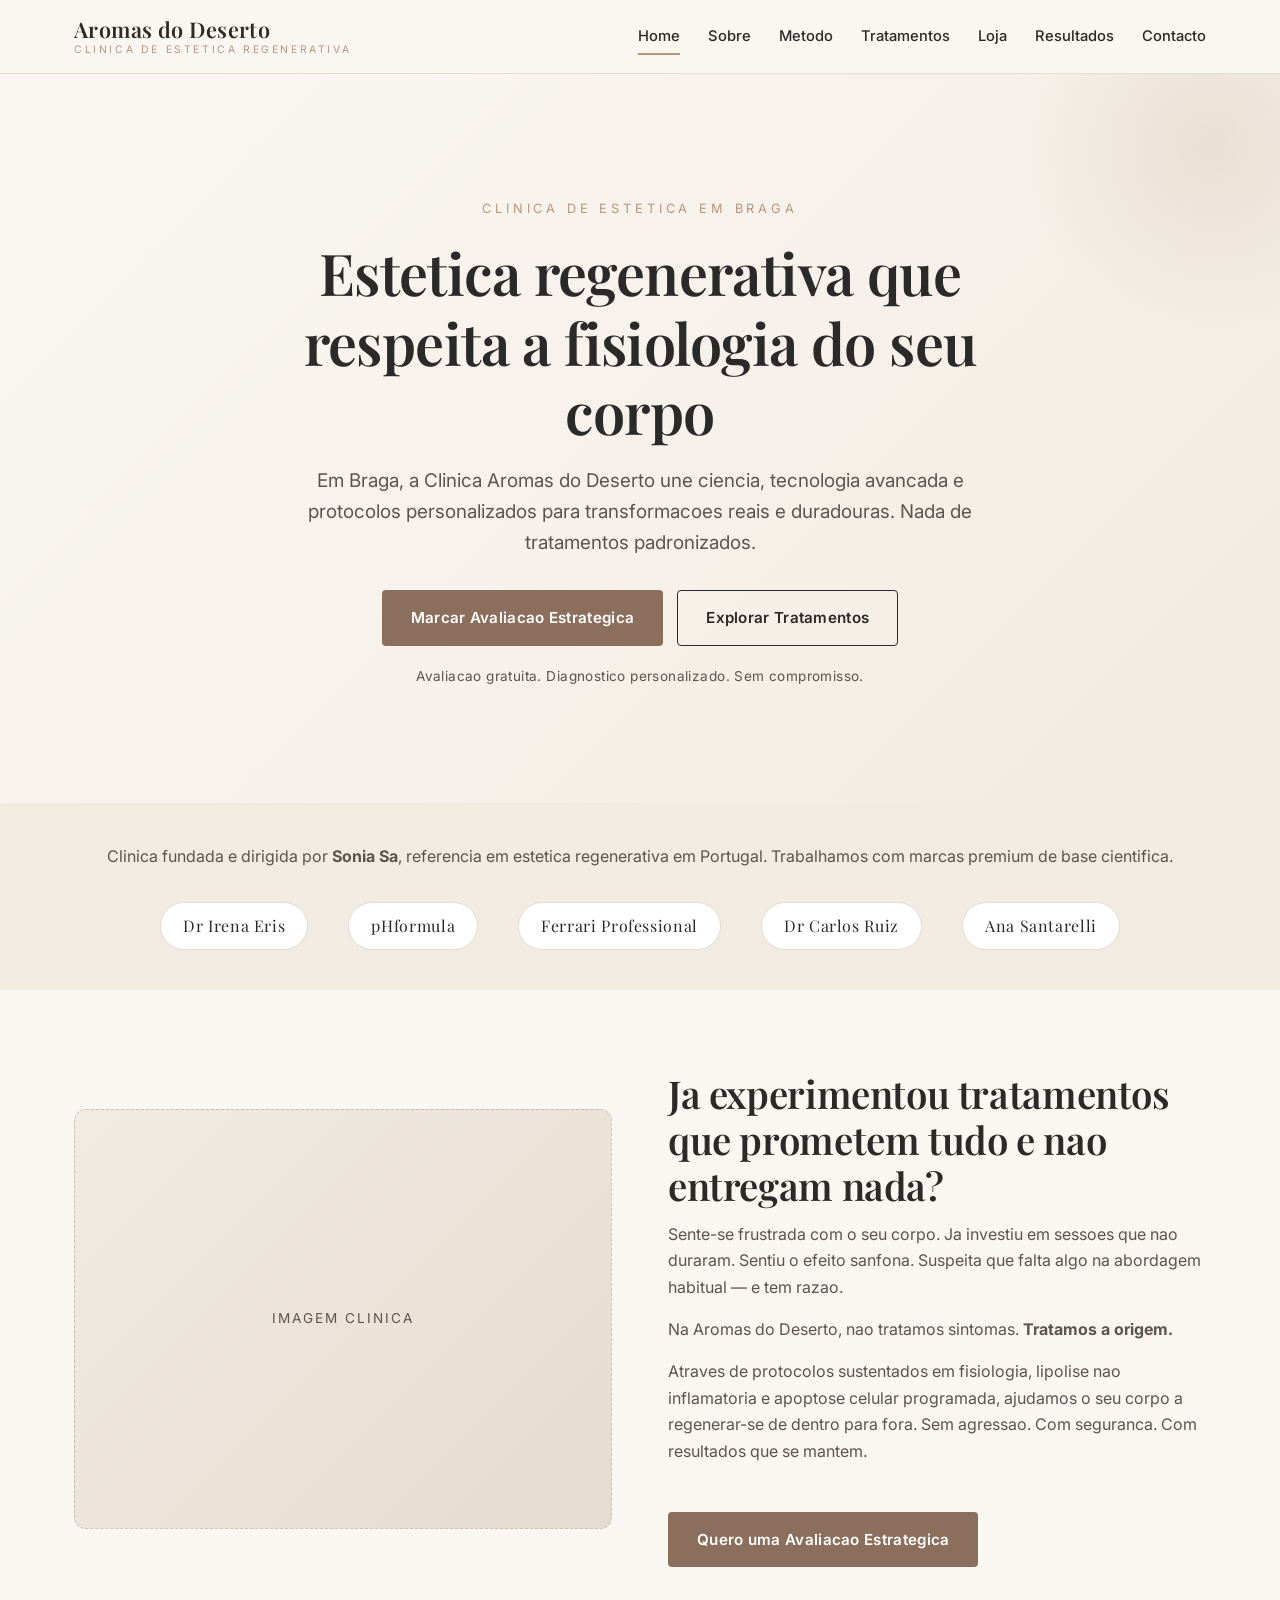
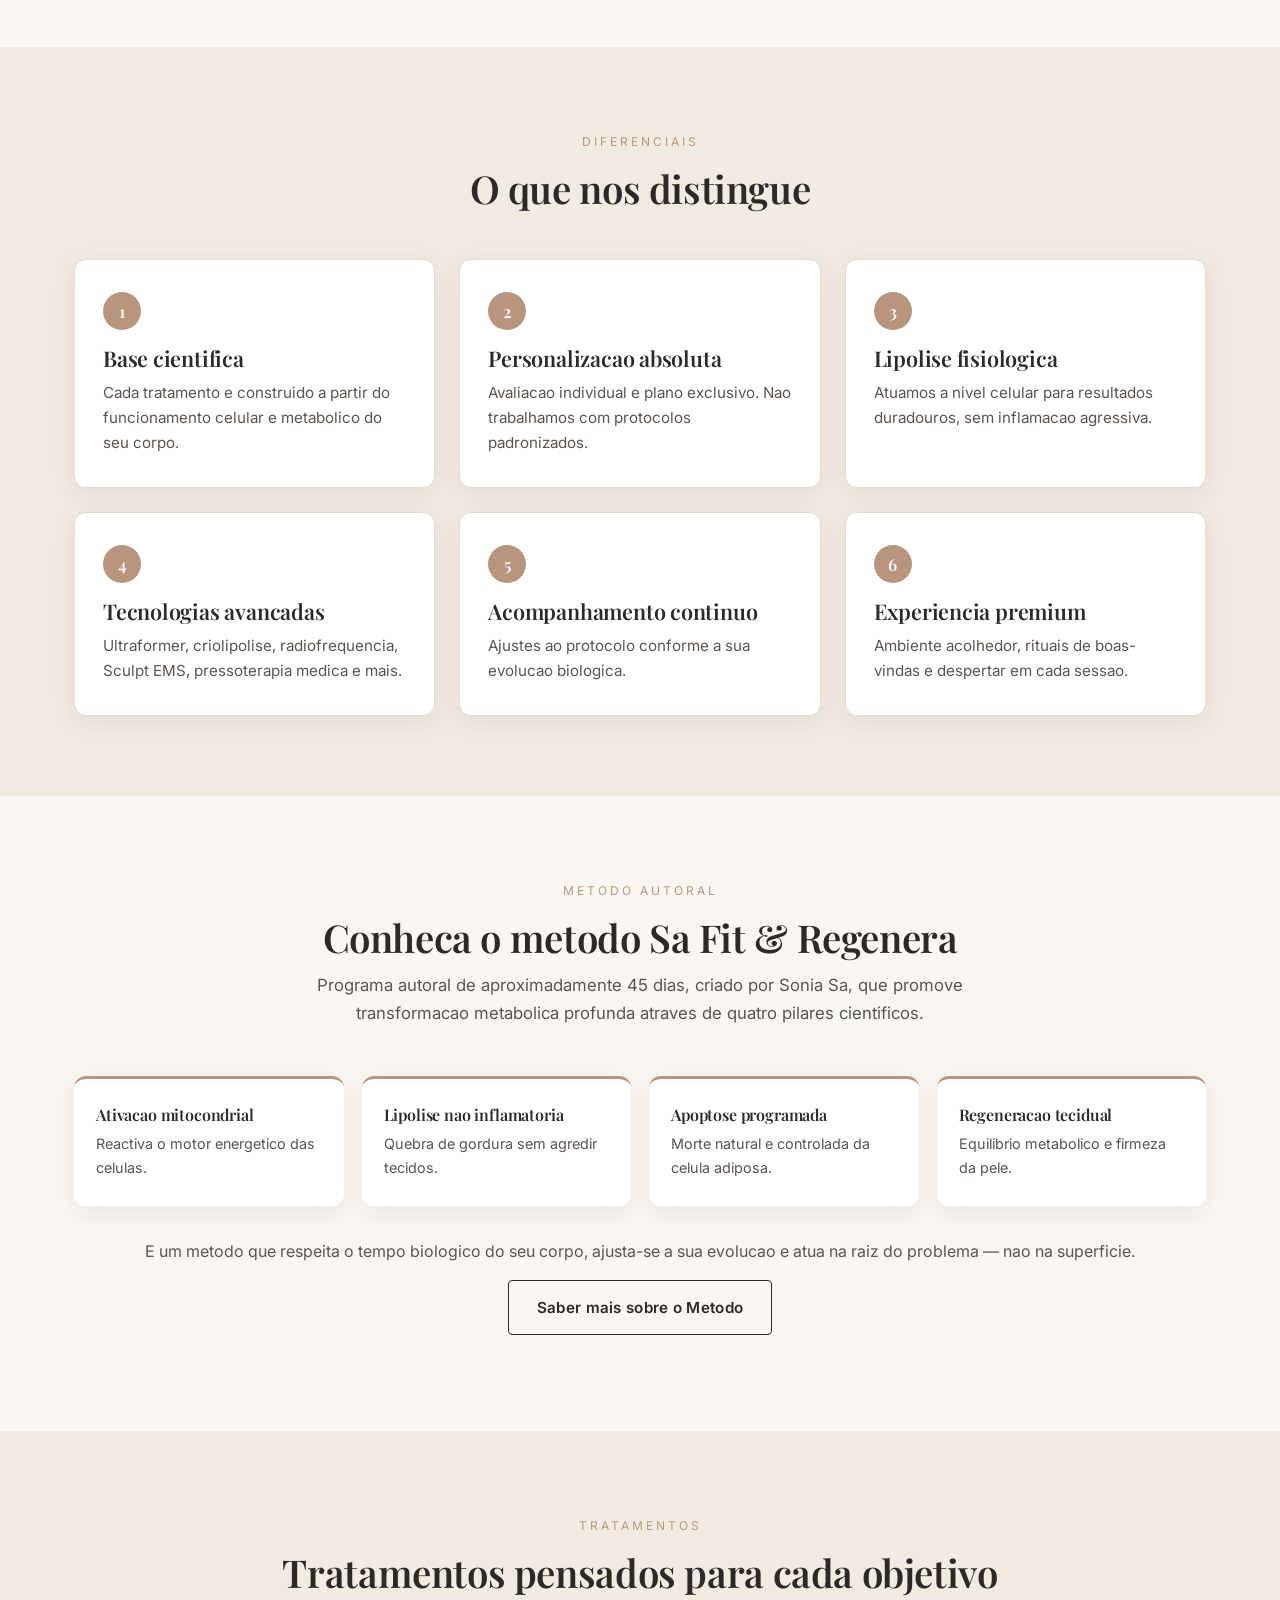
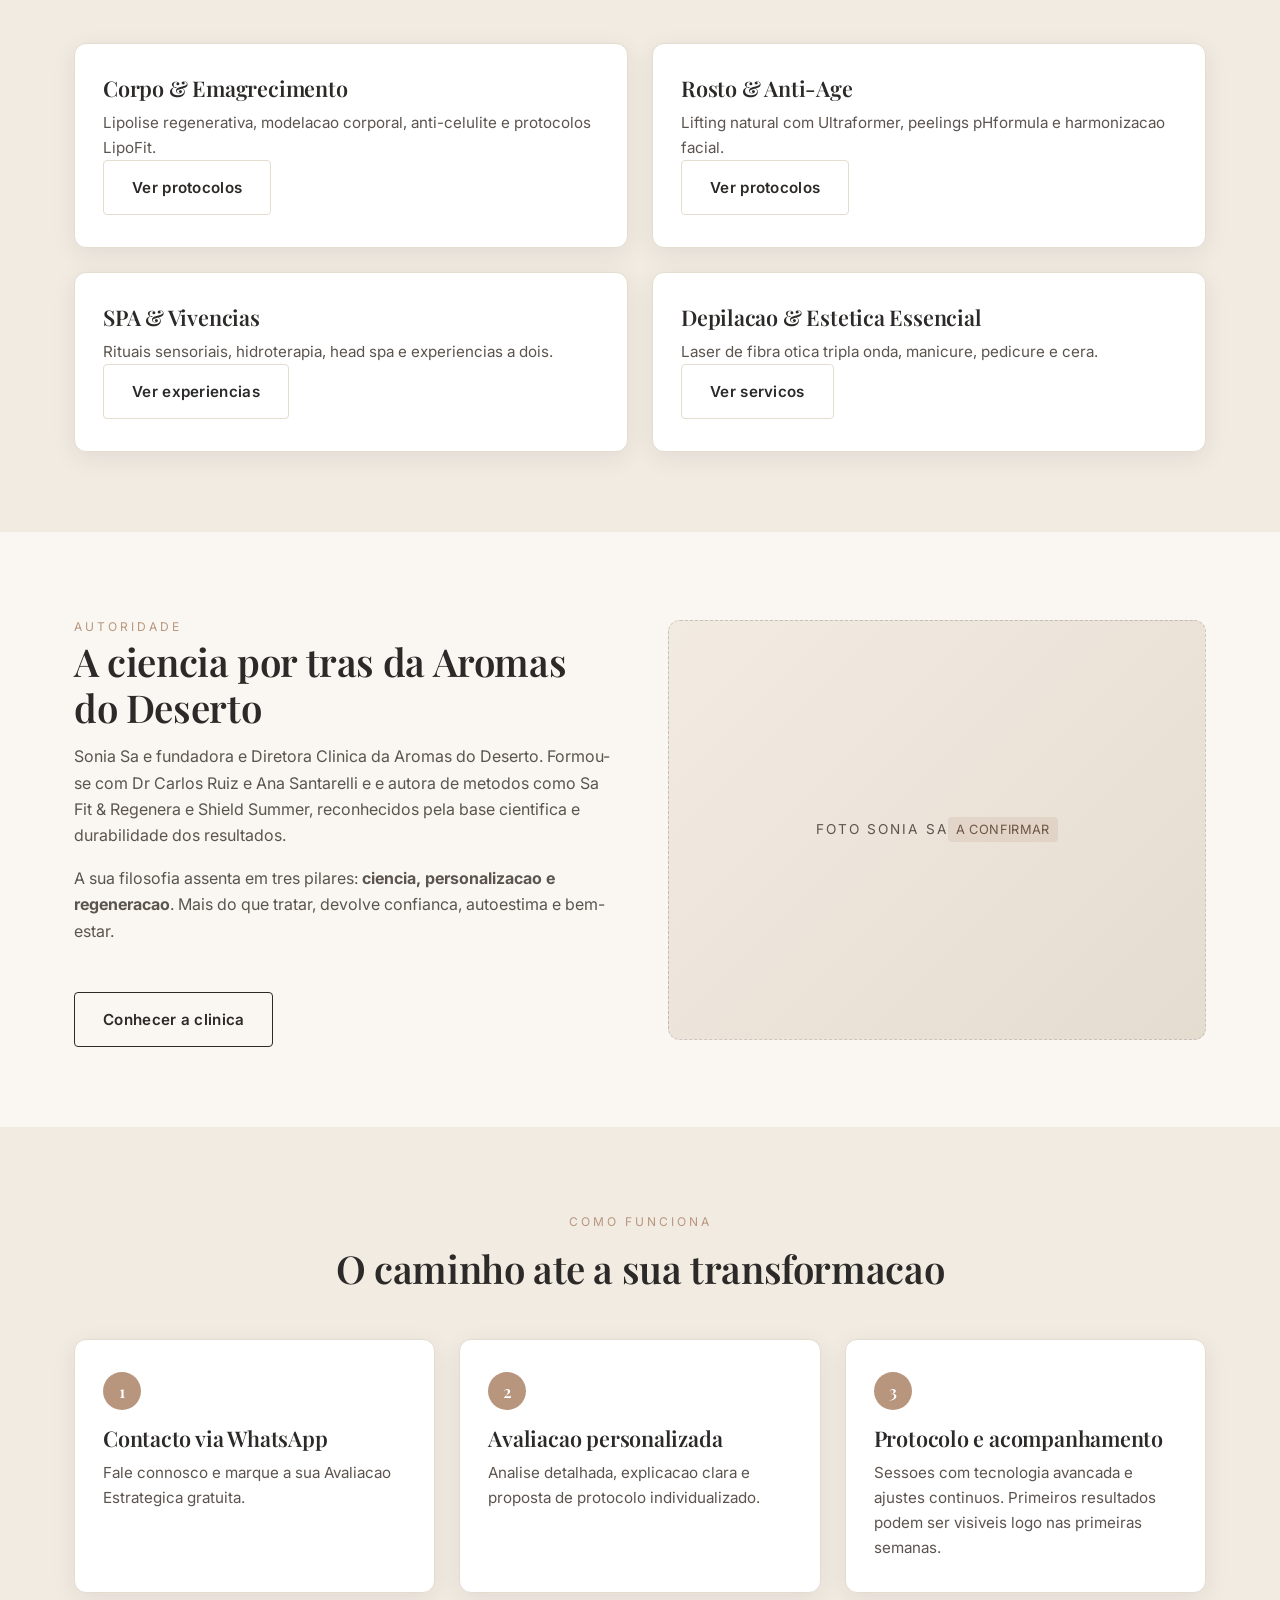
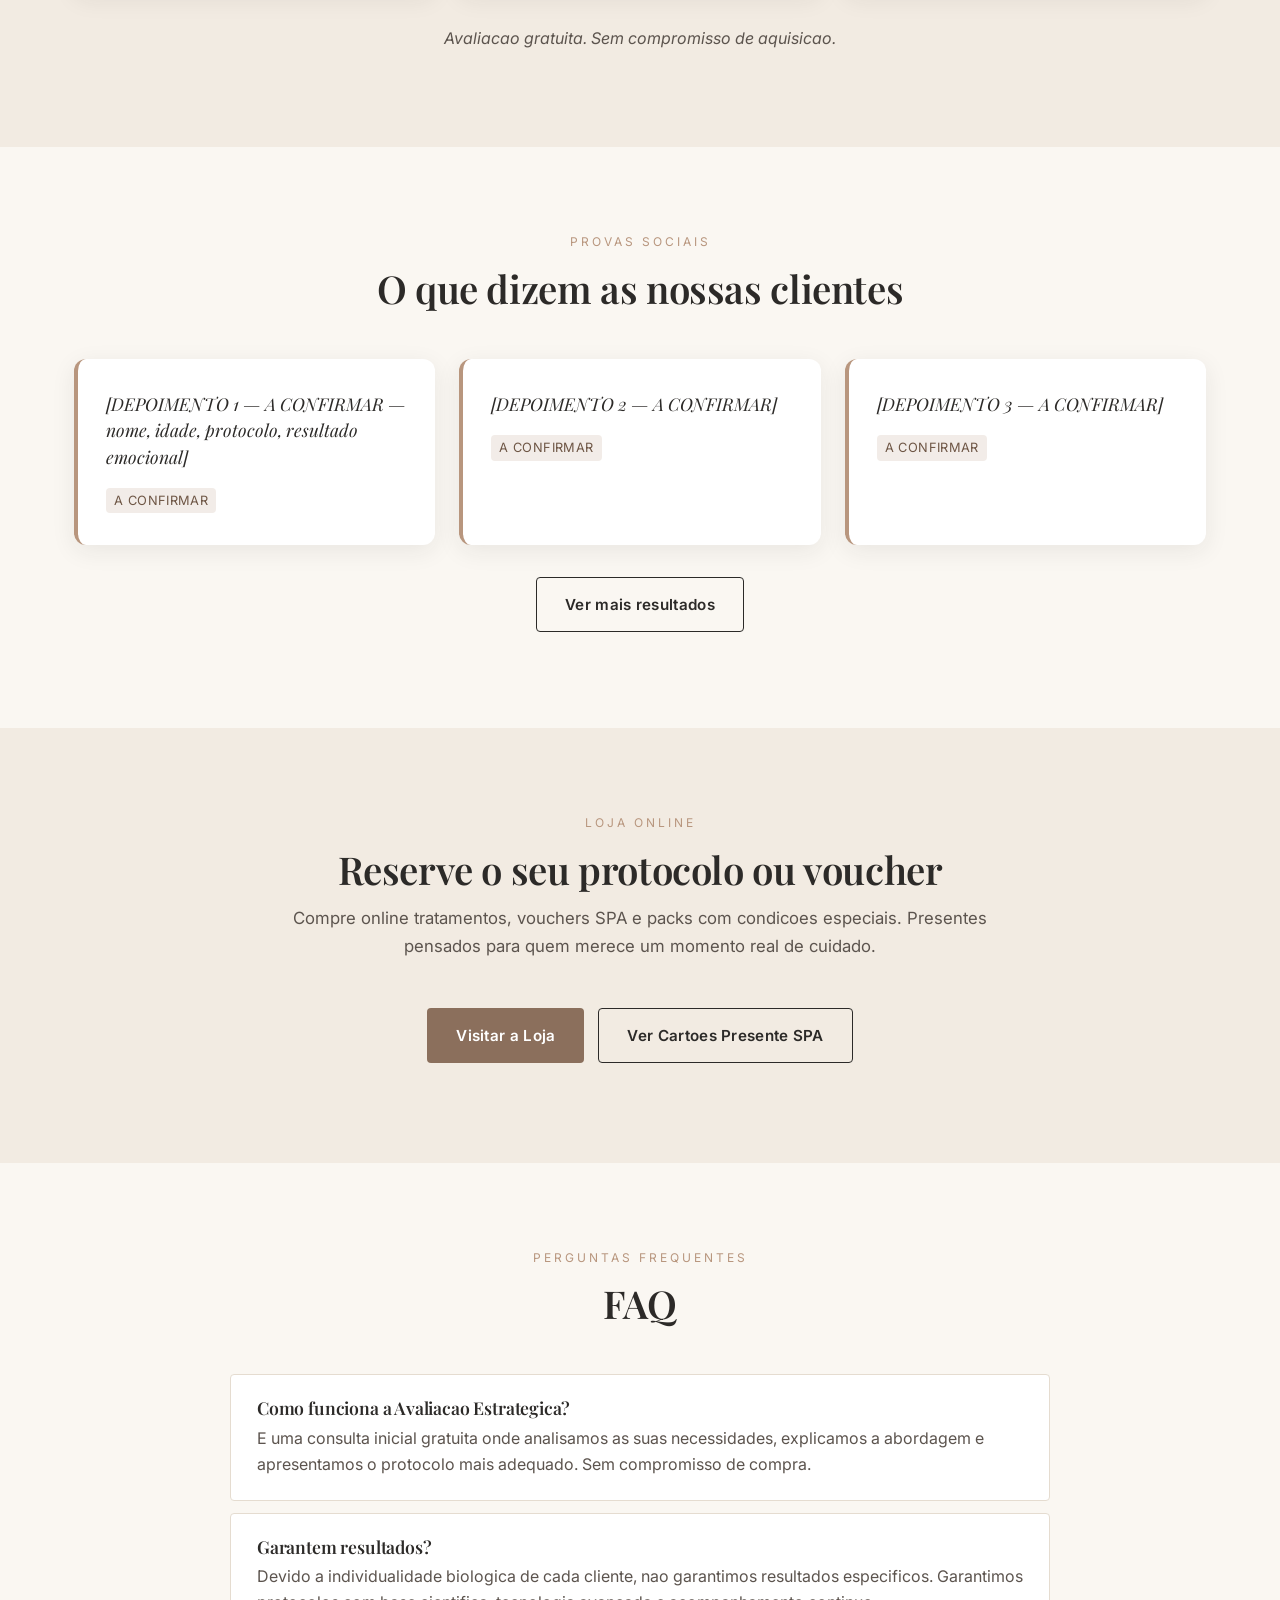
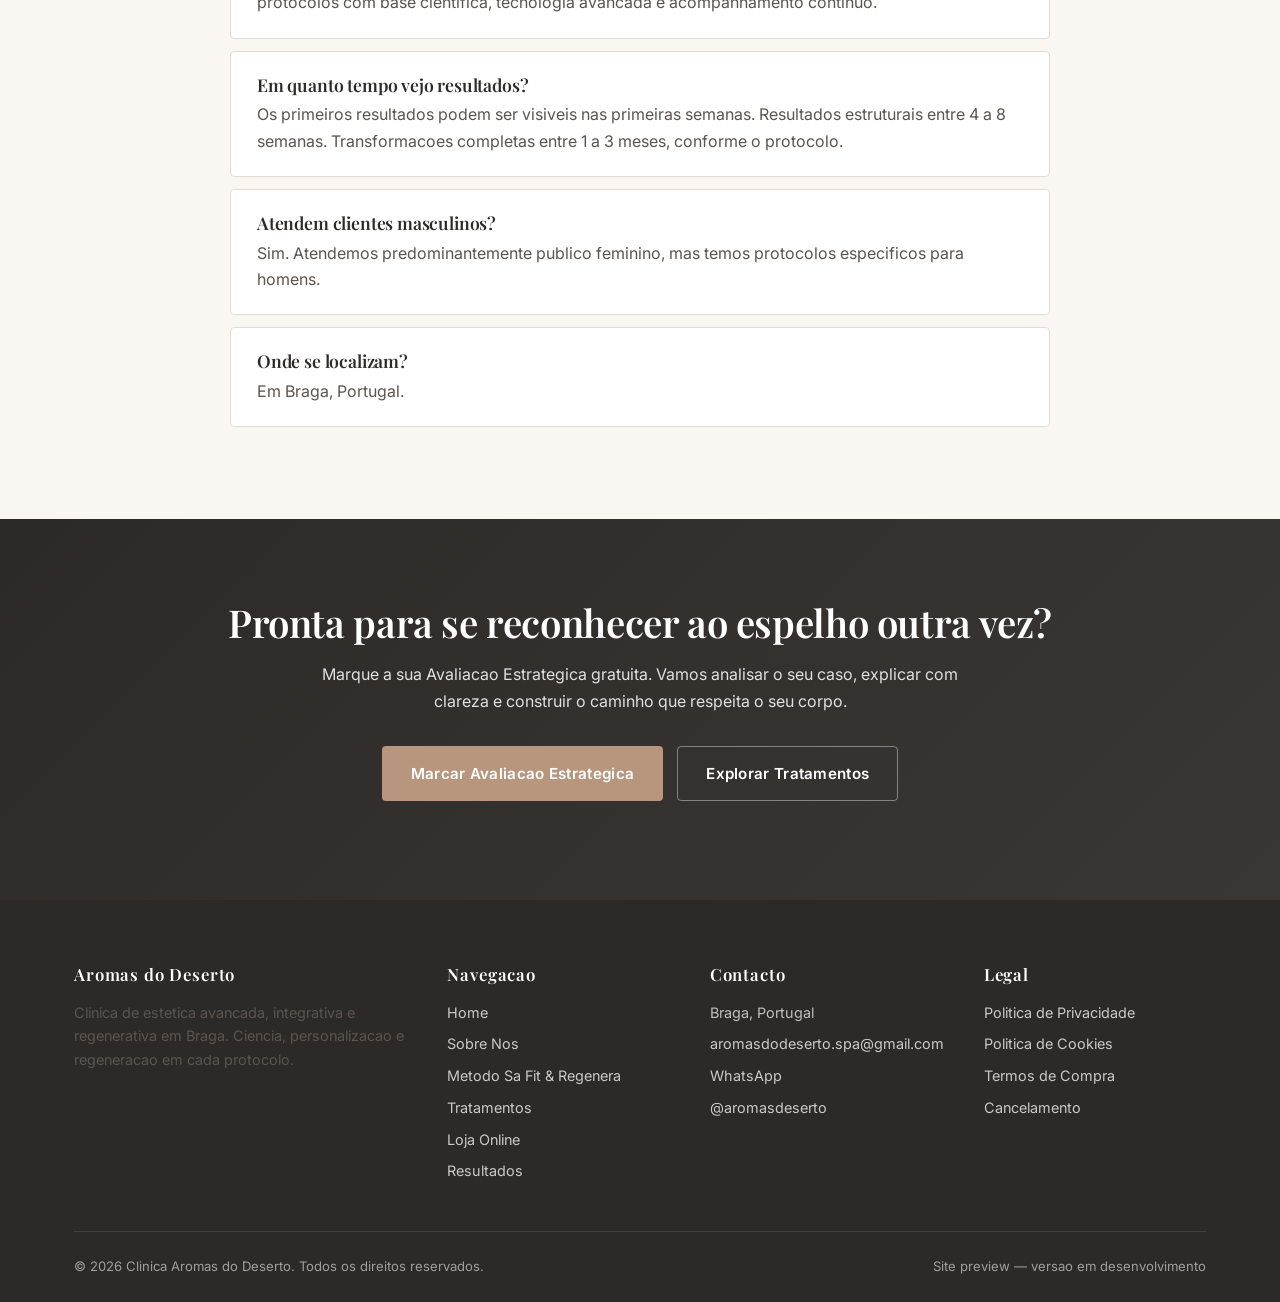
==== index.html @ 905fd77b "Preview inicial - Site Aromas do Deserto (8 paginas)" ====
<!DOCTYPE html>
<html lang="pt">
<head>
<meta charset="UTF-8">
<meta name="viewport" content="width=device-width, initial-scale=1.0">
<title>Clinica Aromas do Deserto | Estetica Regenerativa em Braga</title>
<meta name="description" content="Estetica avancada e regenerativa em Braga. Protocolos personalizados, base cientifica e tecnologia premium. Marque a sua Avaliacao Estrategica gratuita.">
<link rel="preconnect" href="https://fonts.googleapis.com">
<link rel="preconnect" href="https://fonts.gstatic.com" crossorigin>
<link href="https://fonts.googleapis.com/css2?family=Inter:wght@300;400;500;600&family=Playfair+Display:wght@500;600;700&display=swap" rel="stylesheet">
<link rel="stylesheet" href="assets/style.css">
</head>
<body>

<header class="site-header">
  <div class="header-inner">
    <a href="index.html" class="brand">Aromas do Deserto<small>Clinica de Estetica Regenerativa</small></a>
    <button class="nav-toggle" aria-label="Menu">&#9776;</button>
    <nav class="nav">
      <a href="index.html" class="active">Home</a>
      <a href="sobre.html">Sobre</a>
      <a href="metodo.html">Metodo</a>
      <a href="tratamentos.html">Tratamentos</a>
      <a href="loja.html">Loja</a>
      <a href="resultados.html">Resultados</a>
      <a href="contacto.html">Contacto</a>
    </nav>
  </div>
</header>

<!-- HERO -->
<section class="hero">
  <div class="container hero-inner">
    <span class="hero-eyebrow">Clinica de Estetica em Braga</span>
    <h1>Estetica regenerativa que respeita a fisiologia do seu corpo</h1>
    <p class="lead">Em Braga, a Clinica Aromas do Deserto une ciencia, tecnologia avancada e protocolos personalizados para transformacoes reais e duradouras. Nada de tratamentos padronizados.</p>
    <div class="hero-ctas">
      <a class="btn btn-primary" href="https://wa.me/351000000000?text=Ola%20gostaria%20de%20marcar%20uma%20Avaliacao%20Estrategica">Marcar Avaliacao Estrategica</a>
      <a class="btn btn-secondary" href="tratamentos.html">Explorar Tratamentos</a>
    </div>
    <p class="hero-microcopy">Avaliacao gratuita. Diagnostico personalizado. Sem compromisso.</p>
  </div>
</section>

<!-- LOGOS / AUTORIDADE -->
<section class="bg-alt tight">
  <div class="container text-center">
    <p>Clinica fundada e dirigida por <strong>Sonia Sa</strong>, referencia em estetica regenerativa em Portugal. Trabalhamos com marcas premium de base cientifica.</p>
    <div class="logo-row">
      <span class="logo-pill">Dr Irena Eris</span>
      <span class="logo-pill">pHformula</span>
      <span class="logo-pill">Ferrari Professional</span>
      <span class="logo-pill">Dr Carlos Ruiz</span>
      <span class="logo-pill">Ana Santarelli</span>
    </div>
  </div>
</section>

<!-- PAS -->
<section>
  <div class="container">
    <div class="two-col">
      <div class="img-placeholder tall">imagem clinica</div>
      <div>
        <h2>Ja experimentou tratamentos que prometem tudo e nao entregam nada?</h2>
        <p>Sente-se frustrada com o seu corpo. Ja investiu em sessoes que nao duraram. Sentiu o efeito sanfona. Suspeita que falta algo na abordagem habitual — e tem razao.</p>
        <p>Na Aromas do Deserto, nao tratamos sintomas. <strong>Tratamos a origem.</strong></p>
        <p>Atraves de protocolos sustentados em fisiologia, lipolise nao inflamatoria e apoptose celular programada, ajudamos o seu corpo a regenerar-se de dentro para fora. Sem agressao. Com seguranca. Com resultados que se mantem.</p>
        <a class="btn btn-primary mt-2" href="https://wa.me/351000000000">Quero uma Avaliacao Estrategica</a>
      </div>
    </div>
  </div>
</section>

<!-- DIFERENCIAIS -->
<section class="bg-alt">
  <div class="container">
    <div class="section-header">
      <span class="eyebrow">Diferenciais</span>
      <h2>O que nos distingue</h2>
    </div>
    <div class="grid grid-3">
      <div class="card"><span class="num">1</span><h3>Base cientifica</h3><p>Cada tratamento e construido a partir do funcionamento celular e metabolico do seu corpo.</p></div>
      <div class="card"><span class="num">2</span><h3>Personalizacao absoluta</h3><p>Avaliacao individual e plano exclusivo. Nao trabalhamos com protocolos padronizados.</p></div>
      <div class="card"><span class="num">3</span><h3>Lipolise fisiologica</h3><p>Atuamos a nivel celular para resultados duradouros, sem inflamacao agressiva.</p></div>
      <div class="card"><span class="num">4</span><h3>Tecnologias avancadas</h3><p>Ultraformer, criolipolise, radiofrequencia, Sculpt EMS, pressoterapia medica e mais.</p></div>
      <div class="card"><span class="num">5</span><h3>Acompanhamento continuo</h3><p>Ajustes ao protocolo conforme a sua evolucao biologica.</p></div>
      <div class="card"><span class="num">6</span><h3>Experiencia premium</h3><p>Ambiente acolhedor, rituais de boas-vindas e despertar em cada sessao.</p></div>
    </div>
  </div>
</section>

<!-- METODO -->
<section>
  <div class="container">
    <div class="section-header">
      <span class="eyebrow">Metodo Autoral</span>
      <h2>Conheca o metodo Sa Fit &amp; Regenera</h2>
      <p>Programa autoral de aproximadamente 45 dias, criado por Sonia Sa, que promove transformacao metabolica profunda atraves de quatro pilares cientificos.</p>
    </div>
    <div class="pillar-row">
      <div class="pillar"><h4>Ativacao mitocondrial</h4><p>Reactiva o motor energetico das celulas.</p></div>
      <div class="pillar"><h4>Lipolise nao inflamatoria</h4><p>Quebra de gordura sem agredir tecidos.</p></div>
      <div class="pillar"><h4>Apoptose programada</h4><p>Morte natural e controlada da celula adiposa.</p></div>
      <div class="pillar"><h4>Regeneracao tecidual</h4><p>Equilibrio metabolico e firmeza da pele.</p></div>
    </div>
    <p class="text-center mt-2">E um metodo que respeita o tempo biologico do seu corpo, ajusta-se a sua evolucao e atua na raiz do problema — nao na superficie.</p>
    <p class="text-center"><a class="btn btn-secondary" href="metodo.html">Saber mais sobre o Metodo</a></p>
  </div>
</section>

<!-- CATEGORIAS -->
<section class="bg-alt">
  <div class="container">
    <div class="section-header">
      <span class="eyebrow">Tratamentos</span>
      <h2>Tratamentos pensados para cada objetivo</h2>
    </div>
    <div class="grid grid-2">
      <div class="card">
        <h3>Corpo &amp; Emagrecimento</h3>
        <p>Lipolise regenerativa, modelacao corporal, anti-celulite e protocolos LipoFit.</p>
        <a class="btn btn-light" href="loja.html">Ver protocolos</a>
      </div>
      <div class="card">
        <h3>Rosto &amp; Anti-Age</h3>
        <p>Lifting natural com Ultraformer, peelings pHformula e harmonizacao facial.</p>
        <a class="btn btn-light" href="loja.html">Ver protocolos</a>
      </div>
      <div class="card">
        <h3>SPA &amp; Vivencias</h3>
        <p>Rituais sensoriais, hidroterapia, head spa e experiencias a dois.</p>
        <a class="btn btn-light" href="loja.html">Ver experiencias</a>
      </div>
      <div class="card">
        <h3>Depilacao &amp; Estetica Essencial</h3>
        <p>Laser de fibra otica tripla onda, manicure, pedicure e cera.</p>
        <a class="btn btn-light" href="loja.html">Ver servicos</a>
      </div>
    </div>
  </div>
</section>

<!-- SONIA -->
<section>
  <div class="container">
    <div class="two-col">
      <div>
        <span class="eyebrow" style="color: var(--color-secondary); letter-spacing: .25em; text-transform: uppercase; font-size: .75rem;">Autoridade</span>
        <h2>A ciencia por tras da Aromas do Deserto</h2>
        <p>Sonia Sa e fundadora e Diretora Clinica da Aromas do Deserto. Formou-se com Dr Carlos Ruiz e Ana Santarelli e e autora de metodos como Sa Fit &amp; Regenera e Shield Summer, reconhecidos pela base cientifica e durabilidade dos resultados.</p>
        <p>A sua filosofia assenta em tres pilares: <strong>ciencia, personalizacao e regeneracao</strong>. Mais do que tratar, devolve confianca, autoestima e bem-estar.</p>
        <a class="btn btn-secondary mt-2" href="sobre.html">Conhecer a clinica</a>
      </div>
      <div class="img-placeholder tall">foto Sonia Sa <br><span class="placeholder-tag">A CONFIRMAR</span></div>
    </div>
  </div>
</section>

<!-- 3 PASSOS -->
<section class="bg-alt">
  <div class="container">
    <div class="section-header">
      <span class="eyebrow">Como funciona</span>
      <h2>O caminho ate a sua transformacao</h2>
    </div>
    <div class="grid grid-3">
      <div class="card"><span class="num">1</span><h3>Contacto via WhatsApp</h3><p>Fale connosco e marque a sua Avaliacao Estrategica gratuita.</p></div>
      <div class="card"><span class="num">2</span><h3>Avaliacao personalizada</h3><p>Analise detalhada, explicacao clara e proposta de protocolo individualizado.</p></div>
      <div class="card"><span class="num">3</span><h3>Protocolo e acompanhamento</h3><p>Sessoes com tecnologia avancada e ajustes continuos. Primeiros resultados podem ser visiveis logo nas primeiras semanas.</p></div>
    </div>
    <p class="text-center mt-2"><em>Avaliacao gratuita. Sem compromisso de aquisicao.</em></p>
  </div>
</section>

<!-- TESTEMUNHOS -->
<section>
  <div class="container">
    <div class="section-header">
      <span class="eyebrow">Provas Sociais</span>
      <h2>O que dizem as nossas clientes</h2>
    </div>
    <div class="grid grid-3">
      <div class="testimonial"><blockquote>[DEPOIMENTO 1 — A CONFIRMAR — nome, idade, protocolo, resultado emocional]</blockquote><cite><span class="placeholder-tag">A CONFIRMAR</span></cite></div>
      <div class="testimonial"><blockquote>[DEPOIMENTO 2 — A CONFIRMAR]</blockquote><cite><span class="placeholder-tag">A CONFIRMAR</span></cite></div>
      <div class="testimonial"><blockquote>[DEPOIMENTO 3 — A CONFIRMAR]</blockquote><cite><span class="placeholder-tag">A CONFIRMAR</span></cite></div>
    </div>
    <p class="text-center mt-2"><a class="btn btn-secondary" href="resultados.html">Ver mais resultados</a></p>
  </div>
</section>

<!-- LOJA CHAMADA -->
<section class="bg-alt">
  <div class="container">
    <div class="section-header">
      <span class="eyebrow">Loja Online</span>
      <h2>Reserve o seu protocolo ou voucher</h2>
      <p>Compre online tratamentos, vouchers SPA e packs com condicoes especiais. Presentes pensados para quem merece um momento real de cuidado.</p>
    </div>
    <div class="hero-ctas">
      <a class="btn btn-primary" href="loja.html">Visitar a Loja</a>
      <a class="btn btn-secondary" href="loja.html#cat-17">Ver Cartoes Presente SPA</a>
    </div>
  </div>
</section>

<!-- FAQ -->
<section>
  <div class="container">
    <div class="section-header">
      <span class="eyebrow">Perguntas Frequentes</span>
      <h2>FAQ</h2>
    </div>
    <div style="max-width: 820px; margin: 0 auto;">
      <div class="faq-item"><h4>Como funciona a Avaliacao Estrategica?</h4><p>E uma consulta inicial gratuita onde analisamos as suas necessidades, explicamos a abordagem e apresentamos o protocolo mais adequado. Sem compromisso de compra.</p></div>
      <div class="faq-item"><h4>Garantem resultados?</h4><p>Devido a individualidade biologica de cada cliente, nao garantimos resultados especificos. Garantimos protocolos com base cientifica, tecnologia avancada e acompanhamento continuo.</p></div>
      <div class="faq-item"><h4>Em quanto tempo vejo resultados?</h4><p>Os primeiros resultados podem ser visiveis nas primeiras semanas. Resultados estruturais entre 4 a 8 semanas. Transformacoes completas entre 1 a 3 meses, conforme o protocolo.</p></div>
      <div class="faq-item"><h4>Atendem clientes masculinos?</h4><p>Sim. Atendemos predominantemente publico feminino, mas temos protocolos especificos para homens.</p></div>
      <div class="faq-item"><h4>Onde se localizam?</h4><p>Em Braga, Portugal.</p></div>
    </div>
  </div>
</section>

<!-- CTA STRIP -->
<section class="cta-strip">
  <div class="container">
    <h2>Pronta para se reconhecer ao espelho outra vez?</h2>
    <p>Marque a sua Avaliacao Estrategica gratuita. Vamos analisar o seu caso, explicar com clareza e construir o caminho que respeita o seu corpo.</p>
    <div class="hero-ctas">
      <a class="btn btn-primary" href="https://wa.me/351000000000">Marcar Avaliacao Estrategica</a>
      <a class="btn btn-secondary" href="tratamentos.html">Explorar Tratamentos</a>
    </div>
  </div>
</section>

<footer class="site-footer">
  <div class="container">
    <div class="footer-grid">
      <div>
        <h4>Aromas do Deserto</h4>
        <p>Clinica de estetica avancada, integrativa e regenerativa em Braga. Ciencia, personalizacao e regeneracao em cada protocolo.</p>
      </div>
      <div>
        <h4>Navegacao</h4>
        <ul>
          <li><a href="index.html">Home</a></li>
          <li><a href="sobre.html">Sobre Nos</a></li>
          <li><a href="metodo.html">Metodo Sa Fit &amp; Regenera</a></li>
          <li><a href="tratamentos.html">Tratamentos</a></li>
          <li><a href="loja.html">Loja Online</a></li>
          <li><a href="resultados.html">Resultados</a></li>
        </ul>
      </div>
      <div>
        <h4>Contacto</h4>
        <ul>
          <li>Braga, Portugal</li>
          <li><a href="mailto:aromasdodeserto.spa@gmail.com">aromasdodeserto.spa@gmail.com</a></li>
          <li><a href="https://wa.me/351000000000">WhatsApp</a></li>
          <li><a href="https://instagram.com/aromasdeserto">@aromasdeserto</a></li>
        </ul>
      </div>
      <div>
        <h4>Legal</h4>
        <ul>
          <li><a href="politicas.html">Politica de Privacidade</a></li>
          <li><a href="politicas.html#cookies">Politica de Cookies</a></li>
          <li><a href="politicas.html#compra">Termos de Compra</a></li>
          <li><a href="politicas.html#cancelamento">Cancelamento</a></li>
        </ul>
      </div>
    </div>
    <div class="footer-bottom">
      <span>&copy; <span id="year">2025</span> Clinica Aromas do Deserto. Todos os direitos reservados.</span>
      <span>Site preview — versao em desenvolvimento</span>
    </div>
  </div>
</footer>

<script src="assets/script.js"></script>
<script>document.getElementById('year').textContent = new Date().getFullYear();</script>
</body>
</html>
---- assets/style.css ----
/* ============================================
   Aromas do Deserto — Preview CSS
   ============================================ */

:root {
  --color-primary: #2C2A28;
  --color-secondary: #B8967E;
  --color-bg: #FAF7F2;
  --color-bg-alt: #F2EBE2;
  --color-text: #2C2A28;
  --color-text-soft: #5C544E;
  --color-cta: #8B6F5C;
  --color-cta-hover: #6E5645;
  --color-border: #E5DCD0;
  --color-white: #FFFFFF;

  --ff-display: 'Playfair Display', 'Times New Roman', serif;
  --ff-body: 'Inter', -apple-system, BlinkMacSystemFont, sans-serif;

  --maxw: 1180px;
  --radius: 4px;
  --radius-lg: 12px;
  --shadow: 0 6px 24px rgba(44, 42, 40, 0.08);
  --shadow-lg: 0 16px 48px rgba(44, 42, 40, 0.12);
}

* { box-sizing: border-box; margin: 0; padding: 0; }

html { scroll-behavior: smooth; }

body {
  font-family: var(--ff-body);
  font-size: 16px;
  line-height: 1.65;
  color: var(--color-text);
  background: var(--color-bg);
  -webkit-font-smoothing: antialiased;
}

img { max-width: 100%; height: auto; display: block; }

a { color: var(--color-cta); text-decoration: none; transition: color .2s; }
a:hover { color: var(--color-cta-hover); }

h1, h2, h3, h4 {
  font-family: var(--ff-display);
  font-weight: 600;
  color: var(--color-primary);
  line-height: 1.2;
  letter-spacing: -0.01em;
}

h1 { font-size: clamp(2.2rem, 4.5vw, 3.6rem); }
h2 { font-size: clamp(1.8rem, 3vw, 2.6rem); margin-bottom: .8rem; }
h3 { font-size: 1.35rem; margin-bottom: .6rem; }
h4 { font-size: 1.1rem; margin-bottom: .4rem; }

p { margin-bottom: 1rem; color: var(--color-text-soft); }

ul, ol { margin-left: 1.4rem; margin-bottom: 1rem; }
li { margin-bottom: .35rem; color: var(--color-text-soft); }

/* ----------- HEADER ----------- */
.site-header {
  position: sticky;
  top: 0;
  z-index: 100;
  background: rgba(250, 247, 242, 0.97);
  backdrop-filter: saturate(180%) blur(8px);
  border-bottom: 1px solid var(--color-border);
}

.header-inner {
  max-width: var(--maxw);
  margin: 0 auto;
  padding: 18px 24px;
  display: flex;
  align-items: center;
  justify-content: space-between;
  gap: 24px;
}

.brand {
  font-family: var(--ff-display);
  font-size: 1.35rem;
  font-weight: 600;
  color: var(--color-primary);
  letter-spacing: .02em;
  line-height: 1.1;
}
.brand small {
  display: block;
  font-family: var(--ff-body);
  font-size: .65rem;
  font-weight: 400;
  letter-spacing: .25em;
  color: var(--color-secondary);
  text-transform: uppercase;
  margin-top: 2px;
}

.nav { display: flex; gap: 28px; align-items: center; }
.nav a {
  font-size: .92rem;
  color: var(--color-primary);
  font-weight: 500;
  position: relative;
}
.nav a:hover { color: var(--color-cta); }
.nav a.active::after {
  content: '';
  position: absolute;
  bottom: -6px; left: 0;
  width: 100%;
  height: 2px;
  background: var(--color-secondary);
}

.nav-toggle {
  display: none;
  background: none;
  border: 0;
  cursor: pointer;
  font-size: 1.6rem;
  color: var(--color-primary);
}

/* ----------- BUTTONS ----------- */
.btn {
  display: inline-block;
  padding: 14px 28px;
  border-radius: var(--radius);
  font-weight: 600;
  font-size: .95rem;
  letter-spacing: .02em;
  text-align: center;
  transition: all .25s;
  border: 1px solid transparent;
  cursor: pointer;
}

.btn-primary {
  background: var(--color-cta);
  color: var(--color-white);
}
.btn-primary:hover {
  background: var(--color-cta-hover);
  color: var(--color-white);
  transform: translateY(-2px);
  box-shadow: var(--shadow);
}

.btn-secondary {
  background: transparent;
  color: var(--color-primary);
  border-color: var(--color-primary);
}
.btn-secondary:hover {
  background: var(--color-primary);
  color: var(--color-white);
}

.btn-light {
  background: var(--color-white);
  color: var(--color-primary);
  border-color: var(--color-border);
}
.btn-light:hover {
  background: var(--color-secondary);
  color: var(--color-white);
  border-color: var(--color-secondary);
}

.btn-block { display: block; width: 100%; }

/* ----------- LAYOUT ----------- */
.container {
  max-width: var(--maxw);
  margin: 0 auto;
  padding: 0 24px;
}

section { padding: 80px 0; }
section.compact { padding: 56px 0; }
section.tight { padding: 40px 0; }

.section-header {
  text-align: center;
  max-width: 720px;
  margin: 0 auto 48px;
}
.section-header .eyebrow {
  display: inline-block;
  font-size: .75rem;
  letter-spacing: .25em;
  text-transform: uppercase;
  color: var(--color-secondary);
  margin-bottom: .8rem;
}
.section-header p { font-size: 1.05rem; }

/* ----------- HERO ----------- */
.hero {
  background: linear-gradient(135deg, var(--color-bg) 0%, var(--color-bg-alt) 100%);
  padding: 120px 0 100px;
  position: relative;
  overflow: hidden;
}
.hero::before {
  content: '';
  position: absolute;
  top: -120px; right: -120px;
  width: 380px; height: 380px;
  background: radial-gradient(circle, rgba(184,150,126,0.18) 0%, transparent 70%);
  border-radius: 50%;
  pointer-events: none;
}
.hero-inner {
  max-width: 880px;
  margin: 0 auto;
  text-align: center;
  position: relative;
}
.hero-eyebrow {
  display: inline-block;
  font-size: .8rem;
  letter-spacing: .3em;
  text-transform: uppercase;
  color: var(--color-secondary);
  margin-bottom: 1.2rem;
}
.hero h1 { margin-bottom: 1.2rem; }
.hero p.lead {
  font-size: 1.18rem;
  color: var(--color-text-soft);
  max-width: 720px;
  margin: 0 auto 2rem;
}
.hero-ctas {
  display: flex;
  gap: 14px;
  justify-content: center;
  flex-wrap: wrap;
  margin-bottom: 1.2rem;
}
.hero-microcopy {
  font-size: .85rem;
  color: var(--color-text-soft);
  letter-spacing: .03em;
}

/* ----------- CARDS / GRIDS ----------- */
.grid { display: grid; gap: 24px; }
.grid-2 { grid-template-columns: repeat(2, 1fr); }
.grid-3 { grid-template-columns: repeat(3, 1fr); }
.grid-4 { grid-template-columns: repeat(4, 1fr); }

.card {
  background: var(--color-white);
  border-radius: var(--radius-lg);
  padding: 32px 28px;
  box-shadow: var(--shadow);
  border: 1px solid var(--color-border);
  transition: transform .3s, box-shadow .3s;
}
.card:hover {
  transform: translateY(-4px);
  box-shadow: var(--shadow-lg);
}
.card .num {
  display: inline-block;
  width: 38px; height: 38px;
  border-radius: 50%;
  background: var(--color-secondary);
  color: var(--color-white);
  font-family: var(--ff-display);
  font-size: 1.05rem;
  font-weight: 600;
  line-height: 38px;
  text-align: center;
  margin-bottom: 1rem;
}
.card h3 { color: var(--color-primary); margin-bottom: .5rem; }
.card p { font-size: .95rem; margin: 0; }

.card-soft {
  background: var(--color-bg-alt);
  border: 0;
}

/* ----------- ALT SECTIONS ----------- */
.bg-alt { background: var(--color-bg-alt); }
.bg-dark { background: var(--color-primary); color: var(--color-white); }
.bg-dark h2, .bg-dark h3 { color: var(--color-white); }
.bg-dark p { color: rgba(255,255,255,0.85); }

/* ----------- IMAGE PLACEHOLDER ----------- */
.img-placeholder {
  background: linear-gradient(135deg, var(--color-bg-alt), var(--color-border));
  border: 1px dashed rgba(44,42,40,0.18);
  border-radius: var(--radius-lg);
  display: flex;
  align-items: center;
  justify-content: center;
  color: var(--color-text-soft);
  font-size: .85rem;
  letter-spacing: .15em;
  text-transform: uppercase;
  min-height: 260px;
  text-align: center;
  padding: 24px;
}
.img-placeholder.tall { min-height: 420px; }
.img-placeholder.short { min-height: 180px; }

/* ----------- TWO-COL ----------- */
.two-col {
  display: grid;
  grid-template-columns: 1fr 1fr;
  gap: 56px;
  align-items: center;
}
.two-col.reverse > *:first-child { order: 2; }

/* ----------- TABLES ----------- */
.table-wrap { overflow-x: auto; margin: 0 -8px; }
table.product-table {
  width: 100%;
  border-collapse: collapse;
  background: var(--color-white);
  border-radius: var(--radius-lg);
  overflow: hidden;
  box-shadow: var(--shadow);
  font-size: .92rem;
}
table.product-table thead {
  background: var(--color-primary);
  color: var(--color-white);
}
table.product-table th {
  text-align: left;
  padding: 14px 18px;
  font-weight: 500;
  font-size: .82rem;
  text-transform: uppercase;
  letter-spacing: .12em;
}
table.product-table td {
  padding: 14px 18px;
  border-bottom: 1px solid var(--color-border);
  color: var(--color-text-soft);
  vertical-align: top;
}
table.product-table tbody tr:last-child td { border-bottom: 0; }
table.product-table tbody tr:hover { background: var(--color-bg); }
table.product-table .price {
  font-family: var(--ff-display);
  font-weight: 600;
  color: var(--color-primary);
  white-space: nowrap;
}

/* ----------- LIST FEATURE ----------- */
.feature-list { list-style: none; margin: 0; padding: 0; }
.feature-list li {
  position: relative;
  padding-left: 28px;
  margin-bottom: .8rem;
  color: var(--color-text-soft);
}
.feature-list li::before {
  content: '';
  position: absolute;
  left: 0; top: .55em;
  width: 14px; height: 14px;
  border-radius: 50%;
  background: var(--color-secondary);
  opacity: .7;
}

/* ----------- TESTIMONIAL ----------- */
.testimonial {
  background: var(--color-white);
  border-radius: var(--radius-lg);
  padding: 32px 28px;
  border-left: 4px solid var(--color-secondary);
  box-shadow: var(--shadow);
}
.testimonial blockquote {
  font-family: var(--ff-display);
  font-size: 1.1rem;
  color: var(--color-primary);
  font-style: italic;
  margin: 0 0 1rem;
  line-height: 1.5;
}
.testimonial cite {
  font-style: normal;
  font-size: .85rem;
  color: var(--color-text-soft);
  letter-spacing: .05em;
}

/* ----------- FAQ ----------- */
.faq-item {
  background: var(--color-white);
  border-radius: var(--radius);
  padding: 22px 26px;
  margin-bottom: 12px;
  border: 1px solid var(--color-border);
}
.faq-item h4 { margin-bottom: .4rem; color: var(--color-primary); }
.faq-item p { margin: 0; }

/* ----------- CATEGORY HEADER ----------- */
.category-block { margin-bottom: 64px; }
.category-block .cat-head {
  display: flex;
  align-items: baseline;
  gap: 14px;
  margin-bottom: 8px;
  padding-bottom: 14px;
  border-bottom: 1px solid var(--color-border);
}
.category-block .cat-head .cat-num {
  font-family: var(--ff-display);
  font-size: 1.6rem;
  color: var(--color-secondary);
}
.category-block .cat-head h2 {
  margin: 0;
  font-size: 1.7rem;
}
.category-block .cat-intro {
  font-size: .98rem;
  color: var(--color-text-soft);
  margin-bottom: 22px;
  font-style: italic;
}
.category-block .subcat-title {
  font-family: var(--ff-display);
  font-size: 1.2rem;
  color: var(--color-primary);
  margin: 26px 0 14px;
}

/* Compact loja anchor nav */
.cat-nav {
  background: var(--color-bg-alt);
  padding: 22px 0;
  position: sticky;
  top: 70px;
  z-index: 50;
  border-bottom: 1px solid var(--color-border);
}
.cat-nav-inner {
  display: flex;
  flex-wrap: wrap;
  gap: 8px;
  font-size: .82rem;
}
.cat-nav-inner a {
  padding: 6px 12px;
  border-radius: 999px;
  background: var(--color-white);
  color: var(--color-text-soft);
  border: 1px solid var(--color-border);
}
.cat-nav-inner a:hover {
  background: var(--color-cta);
  color: var(--color-white);
  border-color: var(--color-cta);
}

/* ----------- CTA STRIP ----------- */
.cta-strip {
  background: linear-gradient(135deg, var(--color-primary) 0%, #3a3633 100%);
  color: var(--color-white);
  padding: 80px 0;
  text-align: center;
}
.cta-strip h2 { color: var(--color-white); margin-bottom: 1rem; }
.cta-strip p { color: rgba(255,255,255,0.85); max-width: 640px; margin: 0 auto 2rem; }
.cta-strip .btn-primary {
  background: var(--color-secondary);
}
.cta-strip .btn-primary:hover {
  background: var(--color-white);
  color: var(--color-primary);
}
.cta-strip .btn-secondary {
  color: var(--color-white);
  border-color: rgba(255,255,255,0.4);
}
.cta-strip .btn-secondary:hover {
  background: var(--color-white);
  color: var(--color-primary);
  border-color: var(--color-white);
}

/* ----------- FOOTER ----------- */
.site-footer {
  background: var(--color-primary);
  color: rgba(255,255,255,0.75);
  padding: 64px 0 24px;
  font-size: .9rem;
}
.site-footer h4 {
  color: var(--color-white);
  font-family: var(--ff-display);
  font-size: 1.05rem;
  margin-bottom: 1rem;
  letter-spacing: .05em;
}
.site-footer a { color: rgba(255,255,255,0.75); }
.site-footer a:hover { color: var(--color-secondary); }
.footer-grid {
  display: grid;
  grid-template-columns: 1.5fr 1fr 1fr 1fr;
  gap: 40px;
  margin-bottom: 40px;
}
.footer-grid ul { list-style: none; margin: 0; padding: 0; }
.footer-grid li { margin-bottom: .5rem; color: rgba(255,255,255,0.7); }
.footer-bottom {
  padding-top: 24px;
  border-top: 1px solid rgba(255,255,255,0.1);
  display: flex;
  justify-content: space-between;
  flex-wrap: wrap;
  gap: 12px;
  font-size: .82rem;
  color: rgba(255,255,255,0.55);
}

/* ----------- PILLARS ----------- */
.pillar-row {
  display: grid;
  grid-template-columns: repeat(4, 1fr);
  gap: 18px;
}
.pillar {
  background: var(--color-white);
  border-radius: var(--radius-lg);
  padding: 26px 22px;
  border-top: 3px solid var(--color-secondary);
  box-shadow: var(--shadow);
}
.pillar h4 { font-size: 1rem; margin-bottom: .5rem; }
.pillar p { font-size: .9rem; margin: 0; }

/* ----------- LOGO ROW ----------- */
.logo-row {
  display: flex;
  flex-wrap: wrap;
  justify-content: center;
  gap: 40px;
  margin-top: 32px;
  align-items: center;
}
.logo-row .logo-pill {
  font-family: var(--ff-display);
  font-size: 1rem;
  color: var(--color-primary);
  padding: 10px 22px;
  border: 1px solid var(--color-border);
  border-radius: 999px;
  background: var(--color-white);
  letter-spacing: .04em;
}

/* ----------- FORM ----------- */
form.contact-form {
  background: var(--color-white);
  padding: 40px;
  border-radius: var(--radius-lg);
  box-shadow: var(--shadow);
}
.form-row {
  display: grid;
  grid-template-columns: 1fr 1fr;
  gap: 18px;
  margin-bottom: 16px;
}
.form-group { margin-bottom: 16px; }
.form-group label {
  display: block;
  font-size: .85rem;
  font-weight: 500;
  color: var(--color-primary);
  margin-bottom: 6px;
  letter-spacing: .03em;
}
.form-group input,
.form-group select,
.form-group textarea {
  width: 100%;
  padding: 12px 14px;
  font-family: var(--ff-body);
  font-size: .95rem;
  background: var(--color-bg);
  border: 1px solid var(--color-border);
  border-radius: var(--radius);
  color: var(--color-text);
  transition: border-color .2s;
}
.form-group input:focus,
.form-group select:focus,
.form-group textarea:focus {
  outline: none;
  border-color: var(--color-cta);
}
.form-group textarea { min-height: 130px; resize: vertical; }
.checkbox-row {
  display: flex;
  gap: 10px;
  align-items: flex-start;
  font-size: .85rem;
  color: var(--color-text-soft);
  margin: 16px 0;
}
.checkbox-row input { margin-top: 4px; }

/* ----------- POLICIES ----------- */
.policy-content {
  max-width: 820px;
  margin: 0 auto;
}
.policy-content h2 {
  margin-top: 48px;
  padding-top: 32px;
  border-top: 1px solid var(--color-border);
  font-size: 1.6rem;
}
.policy-content h2:first-child { border-top: 0; padding-top: 0; margin-top: 0; }
.policy-content h3 {
  font-size: 1.15rem;
  margin: 24px 0 8px;
}
.policy-content p,
.policy-content ul,
.policy-content ol {
  font-size: .95rem;
  color: var(--color-text-soft);
}

/* ----------- UTILITY ----------- */
.text-center { text-align: center; }
.mt-2 { margin-top: 2rem; }
.mb-2 { margin-bottom: 2rem; }

.note {
  font-size: .85rem;
  color: var(--color-text-soft);
  font-style: italic;
  background: var(--color-bg-alt);
  padding: 14px 18px;
  border-radius: var(--radius);
  border-left: 3px solid var(--color-secondary);
}

.placeholder-tag {
  display: inline-block;
  background: rgba(184,150,126,0.18);
  color: var(--color-cta-hover);
  padding: 2px 8px;
  border-radius: 4px;
  font-size: .8rem;
  font-family: var(--ff-body);
  letter-spacing: .03em;
}

/* ----------- RESPONSIVE ----------- */
@media (max-width: 980px) {
  .grid-3, .grid-4, .pillar-row { grid-template-columns: repeat(2, 1fr); }
  .two-col { grid-template-columns: 1fr; gap: 32px; }
  .two-col.reverse > *:first-child { order: 0; }
  .footer-grid { grid-template-columns: 1fr 1fr; }
}

@media (max-width: 720px) {
  section { padding: 56px 0; }
  .hero { padding: 80px 0 64px; }

  .nav-toggle { display: block; }
  .nav {
    position: absolute;
    top: 100%;
    left: 0; right: 0;
    flex-direction: column;
    align-items: stretch;
    background: var(--color-white);
    padding: 16px 24px;
    gap: 12px;
    border-bottom: 1px solid var(--color-border);
    display: none;
  }
  .nav.open { display: flex; }
  .nav a { padding: 8px 0; border-bottom: 1px solid var(--color-border); }
  .nav a:last-child { border-bottom: 0; }

  .grid-2, .grid-3, .grid-4, .pillar-row { grid-template-columns: 1fr; }
  .footer-grid { grid-template-columns: 1fr; gap: 28px; }
  .form-row { grid-template-columns: 1fr; }

  .hero-ctas { flex-direction: column; }
  .hero-ctas .btn { width: 100%; }

  form.contact-form { padding: 24px; }

  .cat-nav { top: 64px; }
}
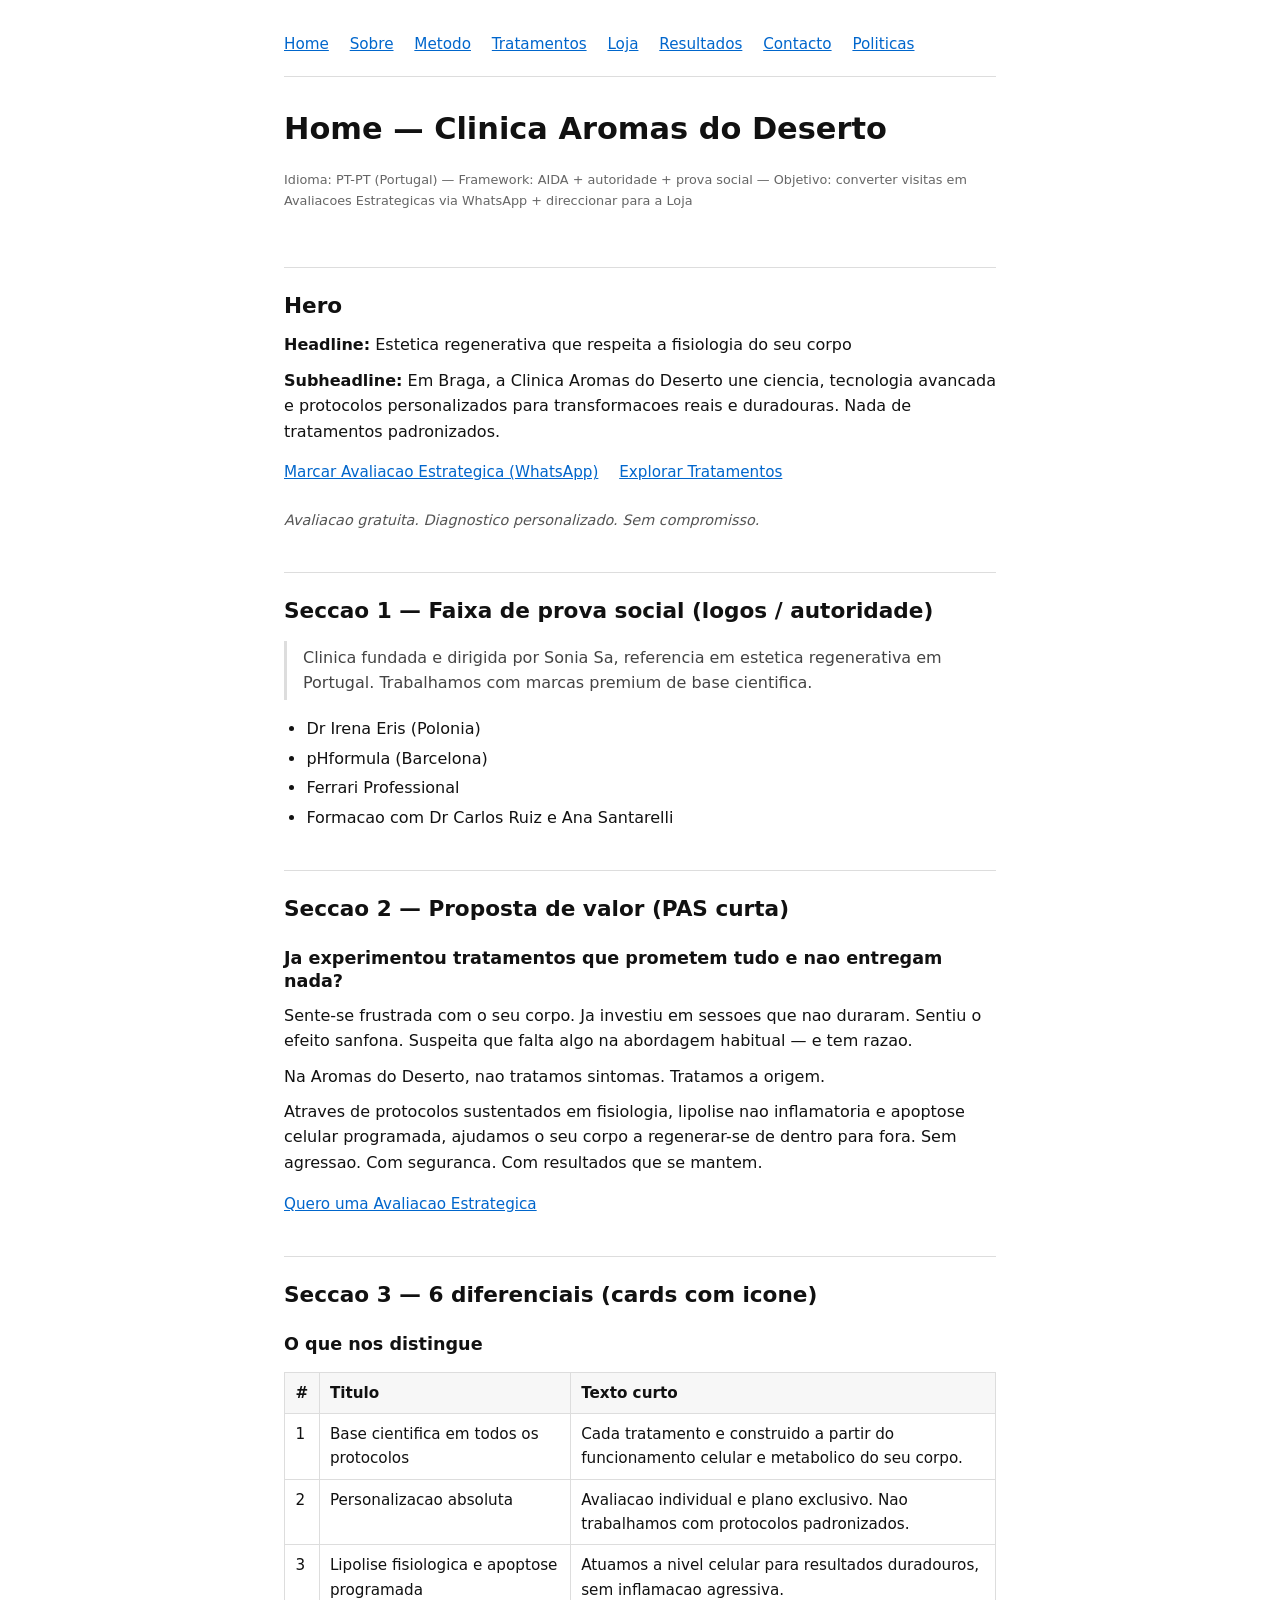
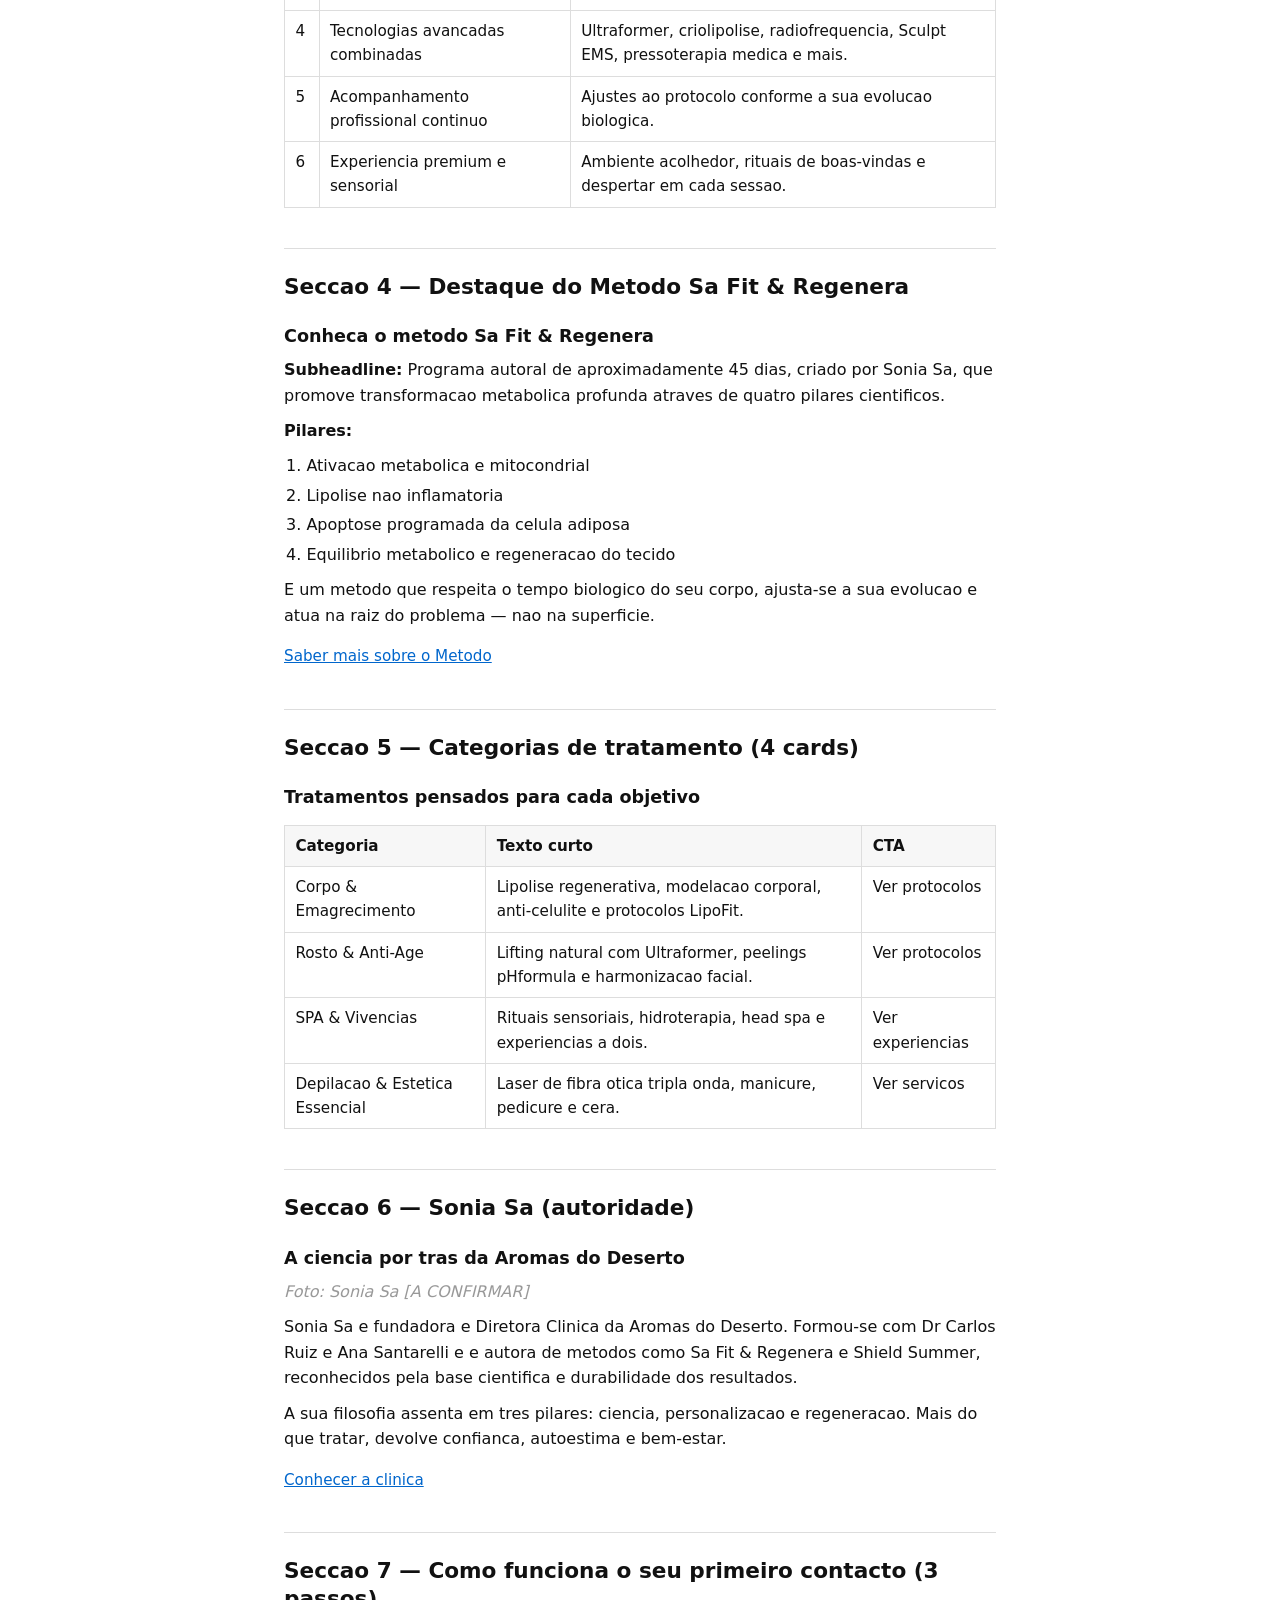
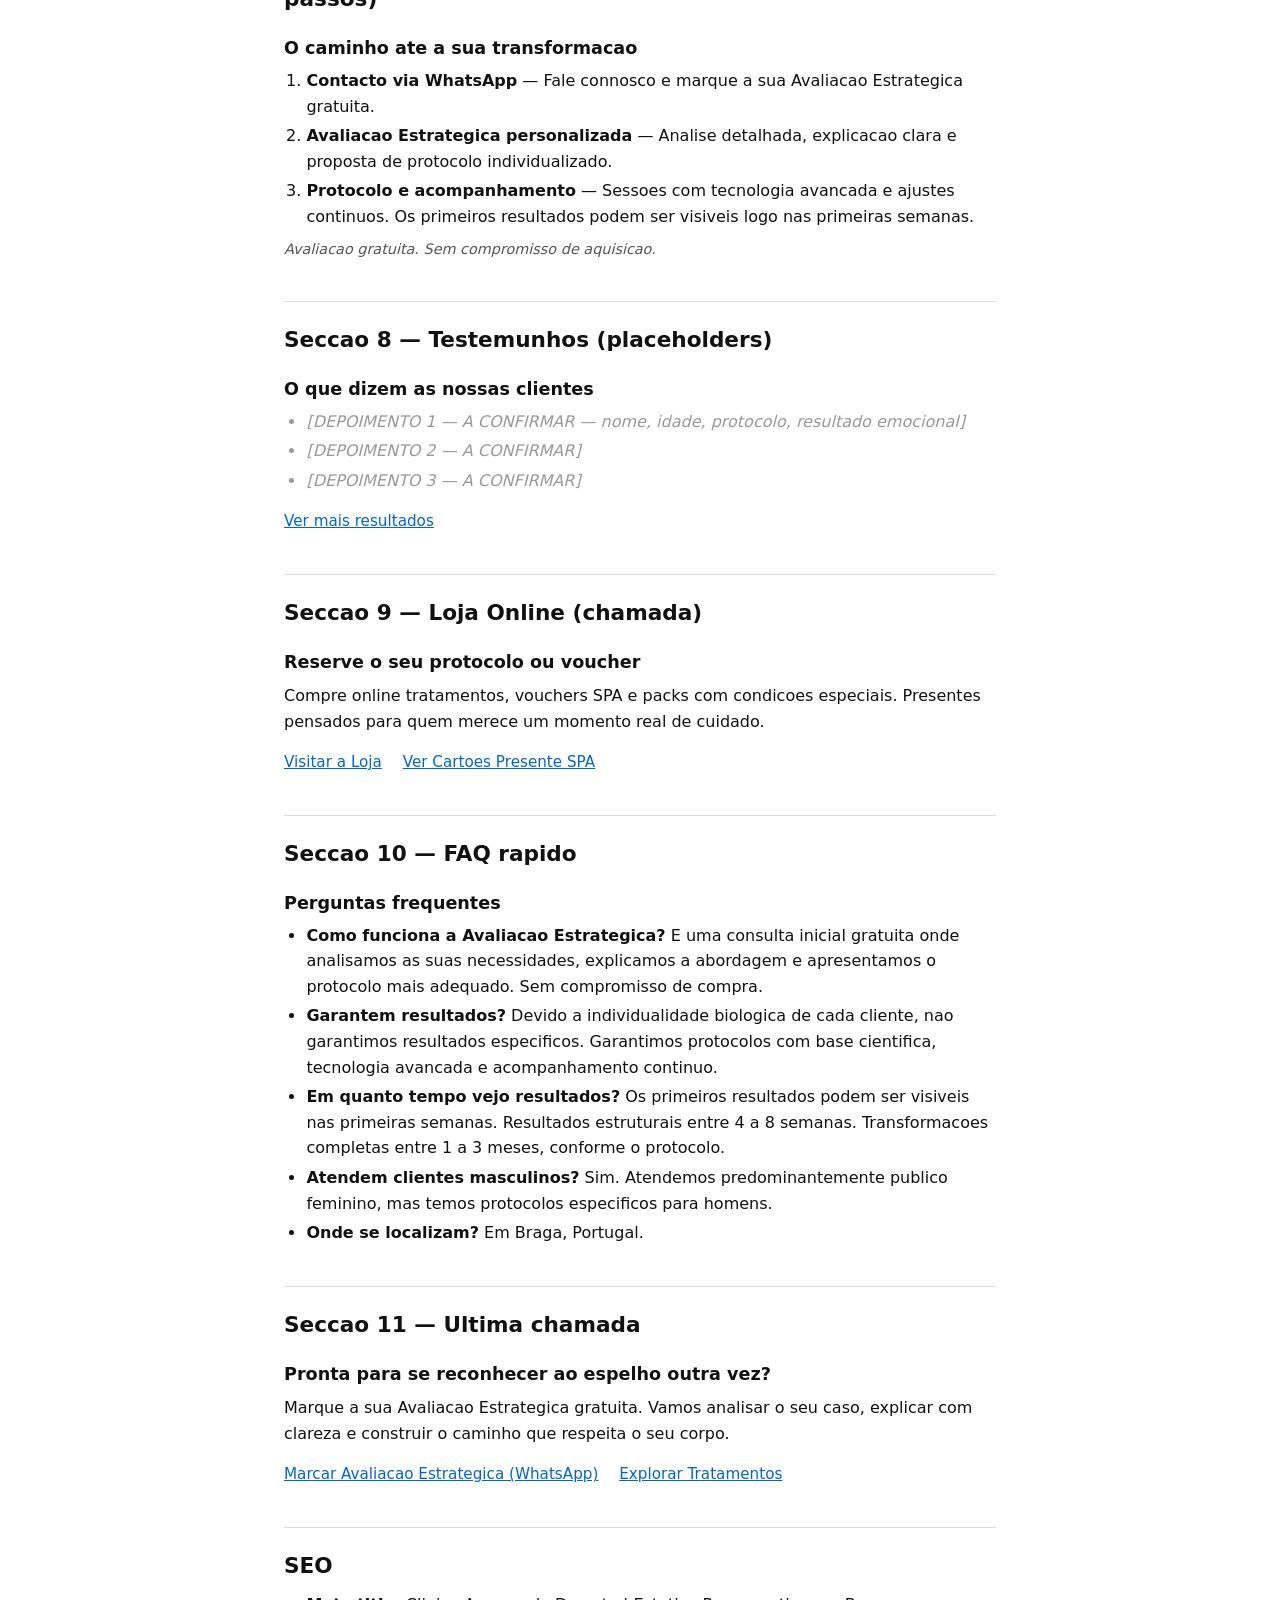
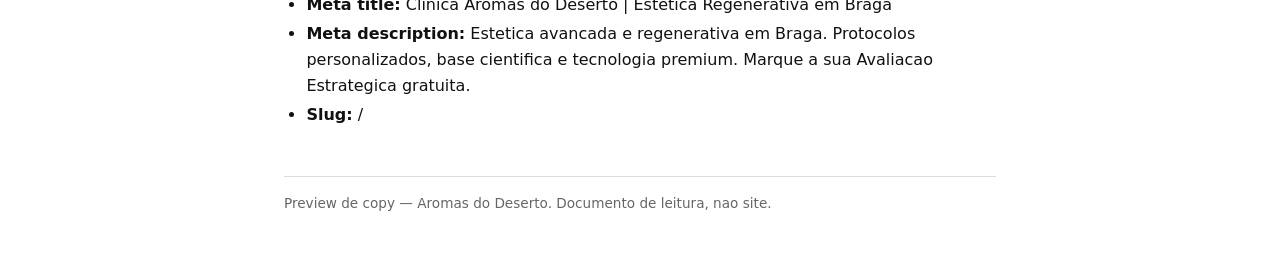
==== commit c1b9c59d: "Redo: minimalist copy preview" ====
--- a/index.html
+++ b/index.html
@@ -1,283 +1,141 @@
 <!DOCTYPE html>
-<html lang="pt">
+<html lang="pt-PT">
 <head>
 <meta charset="UTF-8">
-<meta name="viewport" content="width=device-width, initial-scale=1.0">
-<title>Clinica Aromas do Deserto | Estetica Regenerativa em Braga</title>
-<meta name="description" content="Estetica avancada e regenerativa em Braga. Protocolos personalizados, base cientifica e tecnologia premium. Marque a sua Avaliacao Estrategica gratuita.">
-<link rel="preconnect" href="https://fonts.googleapis.com">
-<link rel="preconnect" href="https://fonts.gstatic.com" crossorigin>
-<link href="https://fonts.googleapis.com/css2?family=Inter:wght@300;400;500;600&family=Playfair+Display:wght@500;600;700&display=swap" rel="stylesheet">
+<meta name="viewport" content="width=device-width, initial-scale=1">
+<title>Home — Clinica Aromas do Deserto</title>
 <link rel="stylesheet" href="assets/style.css">
 </head>
 <body>
 
-<header class="site-header">
-  <div class="header-inner">
-    <a href="index.html" class="brand">Aromas do Deserto<small>Clinica de Estetica Regenerativa</small></a>
-    <button class="nav-toggle" aria-label="Menu">&#9776;</button>
-    <nav class="nav">
-      <a href="index.html" class="active">Home</a>
-      <a href="sobre.html">Sobre</a>
-      <a href="metodo.html">Metodo</a>
-      <a href="tratamentos.html">Tratamentos</a>
-      <a href="loja.html">Loja</a>
-      <a href="resultados.html">Resultados</a>
-      <a href="contacto.html">Contacto</a>
-    </nav>
-  </div>
-</header>
+<nav>
+  <a href="index.html">Home</a>
+  <a href="sobre.html">Sobre</a>
+  <a href="metodo.html">Metodo</a>
+  <a href="tratamentos.html">Tratamentos</a>
+  <a href="loja.html">Loja</a>
+  <a href="resultados.html">Resultados</a>
+  <a href="contacto.html">Contacto</a>
+  <a href="politicas.html">Politicas</a>
+</nav>
 
-<!-- HERO -->
-<section class="hero">
-  <div class="container hero-inner">
-    <span class="hero-eyebrow">Clinica de Estetica em Braga</span>
-    <h1>Estetica regenerativa que respeita a fisiologia do seu corpo</h1>
-    <p class="lead">Em Braga, a Clinica Aromas do Deserto une ciencia, tecnologia avancada e protocolos personalizados para transformacoes reais e duradouras. Nada de tratamentos padronizados.</p>
-    <div class="hero-ctas">
-      <a class="btn btn-primary" href="https://wa.me/351000000000?text=Ola%20gostaria%20de%20marcar%20uma%20Avaliacao%20Estrategica">Marcar Avaliacao Estrategica</a>
-      <a class="btn btn-secondary" href="tratamentos.html">Explorar Tratamentos</a>
-    </div>
-    <p class="hero-microcopy">Avaliacao gratuita. Diagnostico personalizado. Sem compromisso.</p>
-  </div>
-</section>
+<h1>Home — Clinica Aromas do Deserto</h1>
+<p class="tag">Idioma: PT-PT (Portugal) — Framework: AIDA + autoridade + prova social — Objetivo: converter visitas em Avaliacoes Estrategicas via WhatsApp + direccionar para a Loja</p>
 
-<!-- LOGOS / AUTORIDADE -->
-<section class="bg-alt tight">
-  <div class="container text-center">
-    <p>Clinica fundada e dirigida por <strong>Sonia Sa</strong>, referencia em estetica regenerativa em Portugal. Trabalhamos com marcas premium de base cientifica.</p>
-    <div class="logo-row">
-      <span class="logo-pill">Dr Irena Eris</span>
-      <span class="logo-pill">pHformula</span>
-      <span class="logo-pill">Ferrari Professional</span>
-      <span class="logo-pill">Dr Carlos Ruiz</span>
-      <span class="logo-pill">Ana Santarelli</span>
-    </div>
-  </div>
-</section>
+<h2>Hero</h2>
+<p><strong>Headline:</strong> Estetica regenerativa que respeita a fisiologia do seu corpo</p>
+<p><strong>Subheadline:</strong> Em Braga, a Clinica Aromas do Deserto une ciencia, tecnologia avancada e protocolos personalizados para transformacoes reais e duradouras. Nada de tratamentos padronizados.</p>
+<p class="cta"><a href="#">Marcar Avaliacao Estrategica (WhatsApp)</a> <a href="tratamentos.html">Explorar Tratamentos</a></p>
+<p class="note">Avaliacao gratuita. Diagnostico personalizado. Sem compromisso.</p>
 
-<!-- PAS -->
-<section>
-  <div class="container">
-    <div class="two-col">
-      <div class="img-placeholder tall">imagem clinica</div>
-      <div>
-        <h2>Ja experimentou tratamentos que prometem tudo e nao entregam nada?</h2>
-        <p>Sente-se frustrada com o seu corpo. Ja investiu em sessoes que nao duraram. Sentiu o efeito sanfona. Suspeita que falta algo na abordagem habitual — e tem razao.</p>
-        <p>Na Aromas do Deserto, nao tratamos sintomas. <strong>Tratamos a origem.</strong></p>
-        <p>Atraves de protocolos sustentados em fisiologia, lipolise nao inflamatoria e apoptose celular programada, ajudamos o seu corpo a regenerar-se de dentro para fora. Sem agressao. Com seguranca. Com resultados que se mantem.</p>
-        <a class="btn btn-primary mt-2" href="https://wa.me/351000000000">Quero uma Avaliacao Estrategica</a>
-      </div>
-    </div>
-  </div>
-</section>
+<h2>Seccao 1 — Faixa de prova social (logos / autoridade)</h2>
+<blockquote>Clinica fundada e dirigida por Sonia Sa, referencia em estetica regenerativa em Portugal. Trabalhamos com marcas premium de base cientifica.</blockquote>
+<ul>
+  <li>Dr Irena Eris (Polonia)</li>
+  <li>pHformula (Barcelona)</li>
+  <li>Ferrari Professional</li>
+  <li>Formacao com Dr Carlos Ruiz e Ana Santarelli</li>
+</ul>
 
-<!-- DIFERENCIAIS -->
-<section class="bg-alt">
-  <div class="container">
-    <div class="section-header">
-      <span class="eyebrow">Diferenciais</span>
-      <h2>O que nos distingue</h2>
-    </div>
-    <div class="grid grid-3">
-      <div class="card"><span class="num">1</span><h3>Base cientifica</h3><p>Cada tratamento e construido a partir do funcionamento celular e metabolico do seu corpo.</p></div>
-      <div class="card"><span class="num">2</span><h3>Personalizacao absoluta</h3><p>Avaliacao individual e plano exclusivo. Nao trabalhamos com protocolos padronizados.</p></div>
-      <div class="card"><span class="num">3</span><h3>Lipolise fisiologica</h3><p>Atuamos a nivel celular para resultados duradouros, sem inflamacao agressiva.</p></div>
-      <div class="card"><span class="num">4</span><h3>Tecnologias avancadas</h3><p>Ultraformer, criolipolise, radiofrequencia, Sculpt EMS, pressoterapia medica e mais.</p></div>
-      <div class="card"><span class="num">5</span><h3>Acompanhamento continuo</h3><p>Ajustes ao protocolo conforme a sua evolucao biologica.</p></div>
-      <div class="card"><span class="num">6</span><h3>Experiencia premium</h3><p>Ambiente acolhedor, rituais de boas-vindas e despertar em cada sessao.</p></div>
-    </div>
-  </div>
-</section>
+<h2>Seccao 2 — Proposta de valor (PAS curta)</h2>
+<h3>Ja experimentou tratamentos que prometem tudo e nao entregam nada?</h3>
+<p>Sente-se frustrada com o seu corpo. Ja investiu em sessoes que nao duraram. Sentiu o efeito sanfona. Suspeita que falta algo na abordagem habitual — e tem razao.</p>
+<p>Na Aromas do Deserto, nao tratamos sintomas. Tratamos a origem.</p>
+<p>Atraves de protocolos sustentados em fisiologia, lipolise nao inflamatoria e apoptose celular programada, ajudamos o seu corpo a regenerar-se de dentro para fora. Sem agressao. Com seguranca. Com resultados que se mantem.</p>
+<p class="cta"><a href="#">Quero uma Avaliacao Estrategica</a></p>
 
-<!-- METODO -->
-<section>
-  <div class="container">
-    <div class="section-header">
-      <span class="eyebrow">Metodo Autoral</span>
-      <h2>Conheca o metodo Sa Fit &amp; Regenera</h2>
-      <p>Programa autoral de aproximadamente 45 dias, criado por Sonia Sa, que promove transformacao metabolica profunda atraves de quatro pilares cientificos.</p>
-    </div>
-    <div class="pillar-row">
-      <div class="pillar"><h4>Ativacao mitocondrial</h4><p>Reactiva o motor energetico das celulas.</p></div>
-      <div class="pillar"><h4>Lipolise nao inflamatoria</h4><p>Quebra de gordura sem agredir tecidos.</p></div>
-      <div class="pillar"><h4>Apoptose programada</h4><p>Morte natural e controlada da celula adiposa.</p></div>
-      <div class="pillar"><h4>Regeneracao tecidual</h4><p>Equilibrio metabolico e firmeza da pele.</p></div>
-    </div>
-    <p class="text-center mt-2">E um metodo que respeita o tempo biologico do seu corpo, ajusta-se a sua evolucao e atua na raiz do problema — nao na superficie.</p>
-    <p class="text-center"><a class="btn btn-secondary" href="metodo.html">Saber mais sobre o Metodo</a></p>
-  </div>
-</section>
+<h2>Seccao 3 — 6 diferenciais (cards com icone)</h2>
+<h3>O que nos distingue</h3>
+<table>
+  <thead><tr><th>#</th><th>Titulo</th><th>Texto curto</th></tr></thead>
+  <tbody>
+    <tr><td>1</td><td>Base cientifica em todos os protocolos</td><td>Cada tratamento e construido a partir do funcionamento celular e metabolico do seu corpo.</td></tr>
+    <tr><td>2</td><td>Personalizacao absoluta</td><td>Avaliacao individual e plano exclusivo. Nao trabalhamos com protocolos padronizados.</td></tr>
+    <tr><td>3</td><td>Lipolise fisiologica e apoptose programada</td><td>Atuamos a nivel celular para resultados duradouros, sem inflamacao agressiva.</td></tr>
+    <tr><td>4</td><td>Tecnologias avancadas combinadas</td><td>Ultraformer, criolipolise, radiofrequencia, Sculpt EMS, pressoterapia medica e mais.</td></tr>
+    <tr><td>5</td><td>Acompanhamento profissional continuo</td><td>Ajustes ao protocolo conforme a sua evolucao biologica.</td></tr>
+    <tr><td>6</td><td>Experiencia premium e sensorial</td><td>Ambiente acolhedor, rituais de boas-vindas e despertar em cada sessao.</td></tr>
+  </tbody>
+</table>
 
-<!-- CATEGORIAS -->
-<section class="bg-alt">
-  <div class="container">
-    <div class="section-header">
-      <span class="eyebrow">Tratamentos</span>
-      <h2>Tratamentos pensados para cada objetivo</h2>
-    </div>
-    <div class="grid grid-2">
-      <div class="card">
-        <h3>Corpo &amp; Emagrecimento</h3>
-        <p>Lipolise regenerativa, modelacao corporal, anti-celulite e protocolos LipoFit.</p>
-        <a class="btn btn-light" href="loja.html">Ver protocolos</a>
-      </div>
-      <div class="card">
-        <h3>Rosto &amp; Anti-Age</h3>
-        <p>Lifting natural com Ultraformer, peelings pHformula e harmonizacao facial.</p>
-        <a class="btn btn-light" href="loja.html">Ver protocolos</a>
-      </div>
-      <div class="card">
-        <h3>SPA &amp; Vivencias</h3>
-        <p>Rituais sensoriais, hidroterapia, head spa e experiencias a dois.</p>
-        <a class="btn btn-light" href="loja.html">Ver experiencias</a>
-      </div>
-      <div class="card">
-        <h3>Depilacao &amp; Estetica Essencial</h3>
-        <p>Laser de fibra otica tripla onda, manicure, pedicure e cera.</p>
-        <a class="btn btn-light" href="loja.html">Ver servicos</a>
-      </div>
-    </div>
-  </div>
-</section>
+<h2>Seccao 4 — Destaque do Metodo Sa Fit & Regenera</h2>
+<h3>Conheca o metodo Sa Fit & Regenera</h3>
+<p><strong>Subheadline:</strong> Programa autoral de aproximadamente 45 dias, criado por Sonia Sa, que promove transformacao metabolica profunda atraves de quatro pilares cientificos.</p>
+<p><strong>Pilares:</strong></p>
+<ol>
+  <li>Ativacao metabolica e mitocondrial</li>
+  <li>Lipolise nao inflamatoria</li>
+  <li>Apoptose programada da celula adiposa</li>
+  <li>Equilibrio metabolico e regeneracao do tecido</li>
+</ol>
+<p>E um metodo que respeita o tempo biologico do seu corpo, ajusta-se a sua evolucao e atua na raiz do problema — nao na superficie.</p>
+<p class="cta"><a href="metodo.html">Saber mais sobre o Metodo</a></p>
 
-<!-- SONIA -->
-<section>
-  <div class="container">
-    <div class="two-col">
-      <div>
-        <span class="eyebrow" style="color: var(--color-secondary); letter-spacing: .25em; text-transform: uppercase; font-size: .75rem;">Autoridade</span>
-        <h2>A ciencia por tras da Aromas do Deserto</h2>
-        <p>Sonia Sa e fundadora e Diretora Clinica da Aromas do Deserto. Formou-se com Dr Carlos Ruiz e Ana Santarelli e e autora de metodos como Sa Fit &amp; Regenera e Shield Summer, reconhecidos pela base cientifica e durabilidade dos resultados.</p>
-        <p>A sua filosofia assenta em tres pilares: <strong>ciencia, personalizacao e regeneracao</strong>. Mais do que tratar, devolve confianca, autoestima e bem-estar.</p>
-        <a class="btn btn-secondary mt-2" href="sobre.html">Conhecer a clinica</a>
-      </div>
-      <div class="img-placeholder tall">foto Sonia Sa <br><span class="placeholder-tag">A CONFIRMAR</span></div>
-    </div>
-  </div>
-</section>
+<h2>Seccao 5 — Categorias de tratamento (4 cards)</h2>
+<h3>Tratamentos pensados para cada objetivo</h3>
+<table>
+  <thead><tr><th>Categoria</th><th>Texto curto</th><th>CTA</th></tr></thead>
+  <tbody>
+    <tr><td>Corpo & Emagrecimento</td><td>Lipolise regenerativa, modelacao corporal, anti-celulite e protocolos LipoFit.</td><td>Ver protocolos</td></tr>
+    <tr><td>Rosto & Anti-Age</td><td>Lifting natural com Ultraformer, peelings pHformula e harmonizacao facial.</td><td>Ver protocolos</td></tr>
+    <tr><td>SPA & Vivencias</td><td>Rituais sensoriais, hidroterapia, head spa e experiencias a dois.</td><td>Ver experiencias</td></tr>
+    <tr><td>Depilacao & Estetica Essencial</td><td>Laser de fibra otica tripla onda, manicure, pedicure e cera.</td><td>Ver servicos</td></tr>
+  </tbody>
+</table>
 
-<!-- 3 PASSOS -->
-<section class="bg-alt">
-  <div class="container">
-    <div class="section-header">
-      <span class="eyebrow">Como funciona</span>
-      <h2>O caminho ate a sua transformacao</h2>
-    </div>
-    <div class="grid grid-3">
-      <div class="card"><span class="num">1</span><h3>Contacto via WhatsApp</h3><p>Fale connosco e marque a sua Avaliacao Estrategica gratuita.</p></div>
-      <div class="card"><span class="num">2</span><h3>Avaliacao personalizada</h3><p>Analise detalhada, explicacao clara e proposta de protocolo individualizado.</p></div>
-      <div class="card"><span class="num">3</span><h3>Protocolo e acompanhamento</h3><p>Sessoes com tecnologia avancada e ajustes continuos. Primeiros resultados podem ser visiveis logo nas primeiras semanas.</p></div>
-    </div>
-    <p class="text-center mt-2"><em>Avaliacao gratuita. Sem compromisso de aquisicao.</em></p>
-  </div>
-</section>
+<h2>Seccao 6 — Sonia Sa (autoridade)</h2>
+<h3>A ciencia por tras da Aromas do Deserto</h3>
+<p class="placeholder">Foto: Sonia Sa [A CONFIRMAR]</p>
+<p>Sonia Sa e fundadora e Diretora Clinica da Aromas do Deserto. Formou-se com Dr Carlos Ruiz e Ana Santarelli e e autora de metodos como Sa Fit & Regenera e Shield Summer, reconhecidos pela base cientifica e durabilidade dos resultados.</p>
+<p>A sua filosofia assenta em tres pilares: ciencia, personalizacao e regeneracao. Mais do que tratar, devolve confianca, autoestima e bem-estar.</p>
+<p class="cta"><a href="sobre.html">Conhecer a clinica</a></p>
 
-<!-- TESTEMUNHOS -->
-<section>
-  <div class="container">
-    <div class="section-header">
-      <span class="eyebrow">Provas Sociais</span>
-      <h2>O que dizem as nossas clientes</h2>
-    </div>
-    <div class="grid grid-3">
-      <div class="testimonial"><blockquote>[DEPOIMENTO 1 — A CONFIRMAR — nome, idade, protocolo, resultado emocional]</blockquote><cite><span class="placeholder-tag">A CONFIRMAR</span></cite></div>
-      <div class="testimonial"><blockquote>[DEPOIMENTO 2 — A CONFIRMAR]</blockquote><cite><span class="placeholder-tag">A CONFIRMAR</span></cite></div>
-      <div class="testimonial"><blockquote>[DEPOIMENTO 3 — A CONFIRMAR]</blockquote><cite><span class="placeholder-tag">A CONFIRMAR</span></cite></div>
-    </div>
-    <p class="text-center mt-2"><a class="btn btn-secondary" href="resultados.html">Ver mais resultados</a></p>
-  </div>
-</section>
+<h2>Seccao 7 — Como funciona o seu primeiro contacto (3 passos)</h2>
+<h3>O caminho ate a sua transformacao</h3>
+<ol>
+  <li><strong>Contacto via WhatsApp</strong> — Fale connosco e marque a sua Avaliacao Estrategica gratuita.</li>
+  <li><strong>Avaliacao Estrategica personalizada</strong> — Analise detalhada, explicacao clara e proposta de protocolo individualizado.</li>
+  <li><strong>Protocolo e acompanhamento</strong> — Sessoes com tecnologia avancada e ajustes continuos. Os primeiros resultados podem ser visiveis logo nas primeiras semanas.</li>
+</ol>
+<p class="note">Avaliacao gratuita. Sem compromisso de aquisicao.</p>
 
-<!-- LOJA CHAMADA -->
-<section class="bg-alt">
-  <div class="container">
-    <div class="section-header">
-      <span class="eyebrow">Loja Online</span>
-      <h2>Reserve o seu protocolo ou voucher</h2>
-      <p>Compre online tratamentos, vouchers SPA e packs com condicoes especiais. Presentes pensados para quem merece um momento real de cuidado.</p>
-    </div>
-    <div class="hero-ctas">
-      <a class="btn btn-primary" href="loja.html">Visitar a Loja</a>
-      <a class="btn btn-secondary" href="loja.html#cat-17">Ver Cartoes Presente SPA</a>
-    </div>
-  </div>
-</section>
+<h2>Seccao 8 — Testemunhos (placeholders)</h2>
+<h3>O que dizem as nossas clientes</h3>
+<ul class="placeholder">
+  <li>[DEPOIMENTO 1 — A CONFIRMAR — nome, idade, protocolo, resultado emocional]</li>
+  <li>[DEPOIMENTO 2 — A CONFIRMAR]</li>
+  <li>[DEPOIMENTO 3 — A CONFIRMAR]</li>
+</ul>
+<p class="cta"><a href="resultados.html">Ver mais resultados</a></p>
 
-<!-- FAQ -->
-<section>
-  <div class="container">
-    <div class="section-header">
-      <span class="eyebrow">Perguntas Frequentes</span>
-      <h2>FAQ</h2>
-    </div>
-    <div style="max-width: 820px; margin: 0 auto;">
-      <div class="faq-item"><h4>Como funciona a Avaliacao Estrategica?</h4><p>E uma consulta inicial gratuita onde analisamos as suas necessidades, explicamos a abordagem e apresentamos o protocolo mais adequado. Sem compromisso de compra.</p></div>
-      <div class="faq-item"><h4>Garantem resultados?</h4><p>Devido a individualidade biologica de cada cliente, nao garantimos resultados especificos. Garantimos protocolos com base cientifica, tecnologia avancada e acompanhamento continuo.</p></div>
-      <div class="faq-item"><h4>Em quanto tempo vejo resultados?</h4><p>Os primeiros resultados podem ser visiveis nas primeiras semanas. Resultados estruturais entre 4 a 8 semanas. Transformacoes completas entre 1 a 3 meses, conforme o protocolo.</p></div>
-      <div class="faq-item"><h4>Atendem clientes masculinos?</h4><p>Sim. Atendemos predominantemente publico feminino, mas temos protocolos especificos para homens.</p></div>
-      <div class="faq-item"><h4>Onde se localizam?</h4><p>Em Braga, Portugal.</p></div>
-    </div>
-  </div>
-</section>
+<h2>Seccao 9 — Loja Online (chamada)</h2>
+<h3>Reserve o seu protocolo ou voucher</h3>
+<p>Compre online tratamentos, vouchers SPA e packs com condicoes especiais. Presentes pensados para quem merece um momento real de cuidado.</p>
+<p class="cta"><a href="loja.html">Visitar a Loja</a> <a href="loja.html#cartoes-presente">Ver Cartoes Presente SPA</a></p>
 
-<!-- CTA STRIP -->
-<section class="cta-strip">
-  <div class="container">
-    <h2>Pronta para se reconhecer ao espelho outra vez?</h2>
-    <p>Marque a sua Avaliacao Estrategica gratuita. Vamos analisar o seu caso, explicar com clareza e construir o caminho que respeita o seu corpo.</p>
-    <div class="hero-ctas">
-      <a class="btn btn-primary" href="https://wa.me/351000000000">Marcar Avaliacao Estrategica</a>
-      <a class="btn btn-secondary" href="tratamentos.html">Explorar Tratamentos</a>
-    </div>
-  </div>
-</section>
+<h2>Seccao 10 — FAQ rapido</h2>
+<h3>Perguntas frequentes</h3>
+<ul>
+  <li><strong>Como funciona a Avaliacao Estrategica?</strong> E uma consulta inicial gratuita onde analisamos as suas necessidades, explicamos a abordagem e apresentamos o protocolo mais adequado. Sem compromisso de compra.</li>
+  <li><strong>Garantem resultados?</strong> Devido a individualidade biologica de cada cliente, nao garantimos resultados especificos. Garantimos protocolos com base cientifica, tecnologia avancada e acompanhamento continuo.</li>
+  <li><strong>Em quanto tempo vejo resultados?</strong> Os primeiros resultados podem ser visiveis nas primeiras semanas. Resultados estruturais entre 4 a 8 semanas. Transformacoes completas entre 1 a 3 meses, conforme o protocolo.</li>
+  <li><strong>Atendem clientes masculinos?</strong> Sim. Atendemos predominantemente publico feminino, mas temos protocolos especificos para homens.</li>
+  <li><strong>Onde se localizam?</strong> Em Braga, Portugal.</li>
+</ul>
 
-<footer class="site-footer">
-  <div class="container">
-    <div class="footer-grid">
-      <div>
-        <h4>Aromas do Deserto</h4>
-        <p>Clinica de estetica avancada, integrativa e regenerativa em Braga. Ciencia, personalizacao e regeneracao em cada protocolo.</p>
-      </div>
-      <div>
-        <h4>Navegacao</h4>
-        <ul>
-          <li><a href="index.html">Home</a></li>
-          <li><a href="sobre.html">Sobre Nos</a></li>
-          <li><a href="metodo.html">Metodo Sa Fit &amp; Regenera</a></li>
-          <li><a href="tratamentos.html">Tratamentos</a></li>
-          <li><a href="loja.html">Loja Online</a></li>
-          <li><a href="resultados.html">Resultados</a></li>
-        </ul>
-      </div>
-      <div>
-        <h4>Contacto</h4>
-        <ul>
-          <li>Braga, Portugal</li>
-          <li><a href="mailto:aromasdodeserto.spa@gmail.com">aromasdodeserto.spa@gmail.com</a></li>
-          <li><a href="https://wa.me/351000000000">WhatsApp</a></li>
-          <li><a href="https://instagram.com/aromasdeserto">@aromasdeserto</a></li>
-        </ul>
-      </div>
-      <div>
-        <h4>Legal</h4>
-        <ul>
-          <li><a href="politicas.html">Politica de Privacidade</a></li>
-          <li><a href="politicas.html#cookies">Politica de Cookies</a></li>
-          <li><a href="politicas.html#compra">Termos de Compra</a></li>
-          <li><a href="politicas.html#cancelamento">Cancelamento</a></li>
-        </ul>
-      </div>
-    </div>
-    <div class="footer-bottom">
-      <span>&copy; <span id="year">2025</span> Clinica Aromas do Deserto. Todos os direitos reservados.</span>
-      <span>Site preview — versao em desenvolvimento</span>
-    </div>
-  </div>
-</footer>
+<h2>Seccao 11 — Ultima chamada</h2>
+<h3>Pronta para se reconhecer ao espelho outra vez?</h3>
+<p>Marque a sua Avaliacao Estrategica gratuita. Vamos analisar o seu caso, explicar com clareza e construir o caminho que respeita o seu corpo.</p>
+<p class="cta"><a href="#">Marcar Avaliacao Estrategica (WhatsApp)</a> <a href="tratamentos.html">Explorar Tratamentos</a></p>
 
-<script src="assets/script.js"></script>
-<script>document.getElementById('year').textContent = new Date().getFullYear();</script>
+<h2>SEO</h2>
+<ul>
+  <li><strong>Meta title:</strong> Clinica Aromas do Deserto | Estetica Regenerativa em Braga</li>
+  <li><strong>Meta description:</strong> Estetica avancada e regenerativa em Braga. Protocolos personalizados, base cientifica e tecnologia premium. Marque a sua Avaliacao Estrategica gratuita.</li>
+  <li><strong>Slug:</strong> /</li>
+</ul>
+
+<footer>Preview de copy — Aromas do Deserto. Documento de leitura, nao site.</footer>
+
 </body>
 </html>
--- a/assets/style.css
+++ b/assets/style.css
@@ -1,712 +1,86 @@
-/* ============================================
-   Aromas do Deserto — Preview CSS
-   ============================================ */
-
-:root {
-  --color-primary: #2C2A28;
-  --color-secondary: #B8967E;
-  --color-bg: #FAF7F2;
-  --color-bg-alt: #F2EBE2;
-  --color-text: #2C2A28;
-  --color-text-soft: #5C544E;
-  --color-cta: #8B6F5C;
-  --color-cta-hover: #6E5645;
-  --color-border: #E5DCD0;
-  --color-white: #FFFFFF;
-
-  --ff-display: 'Playfair Display', 'Times New Roman', serif;
-  --ff-body: 'Inter', -apple-system, BlinkMacSystemFont, sans-serif;
-
-  --maxw: 1180px;
-  --radius: 4px;
-  --radius-lg: 12px;
-  --shadow: 0 6px 24px rgba(44, 42, 40, 0.08);
-  --shadow-lg: 0 16px 48px rgba(44, 42, 40, 0.12);
+/* Preview minimalista — leitura de copy, nao site */
+* { box-sizing: border-box; }
+html { -webkit-text-size-adjust: 100%; }
+body {
+  font-family: system-ui, -apple-system, "Segoe UI", Roboto, "Helvetica Neue", Arial, sans-serif;
+  max-width: 760px;
+  margin: 0 auto;
+  padding: 2rem 1.5rem 4rem;
+  line-height: 1.6;
+  color: #111;
+  background: #fff;
 }
-
-* { box-sizing: border-box; margin: 0; padding: 0; }
-
-html { scroll-behavior: smooth; }
-
-body {
-  font-family: var(--ff-body);
-  font-size: 16px;
-  line-height: 1.65;
-  color: var(--color-text);
-  background: var(--color-bg);
-  -webkit-font-smoothing: antialiased;
+h1, h2, h3, h4 { line-height: 1.3; color: #111; }
+h1 { font-size: 1.9rem; margin: 0.5rem 0 0.75rem; }
+h2 {
+  font-size: 1.35rem;
+  margin: 2.5rem 0 0.75rem;
+  border-top: 1px solid #ddd;
+  padding-top: 1.5rem;
 }
-
-img { max-width: 100%; height: auto; display: block; }
-
-a { color: var(--color-cta); text-decoration: none; transition: color .2s; }
-a:hover { color: var(--color-cta-hover); }
-
-h1, h2, h3, h4 {
-  font-family: var(--ff-display);
-  font-weight: 600;
-  color: var(--color-primary);
-  line-height: 1.2;
-  letter-spacing: -0.01em;
+h3 { font-size: 1.1rem; margin: 1.5rem 0 0.5rem; }
+h4 { font-size: 1rem; margin: 1.25rem 0 0.4rem; }
+p { margin: 0.6rem 0; }
+ul, ol { padding-left: 1.4rem; margin: 0.5rem 0; }
+li { margin: 0.25rem 0; }
+a { color: #0066cc; text-decoration: underline; }
+a:hover { color: #004999; }
+nav {
+  border-bottom: 1px solid #ddd;
+  padding-bottom: 1rem;
+  margin-bottom: 2rem;
+  font-size: 0.95rem;
 }
-
-h1 { font-size: clamp(2.2rem, 4.5vw, 3.6rem); }
-h2 { font-size: clamp(1.8rem, 3vw, 2.6rem); margin-bottom: .8rem; }
-h3 { font-size: 1.35rem; margin-bottom: .6rem; }
-h4 { font-size: 1.1rem; margin-bottom: .4rem; }
-
-p { margin-bottom: 1rem; color: var(--color-text-soft); }
-
-ul, ol { margin-left: 1.4rem; margin-bottom: 1rem; }
-li { margin-bottom: .35rem; color: var(--color-text-soft); }
-
-/* ----------- HEADER ----------- */
-.site-header {
-  position: sticky;
-  top: 0;
-  z-index: 100;
-  background: rgba(250, 247, 242, 0.97);
-  backdrop-filter: saturate(180%) blur(8px);
-  border-bottom: 1px solid var(--color-border);
-}
-
-.header-inner {
-  max-width: var(--maxw);
-  margin: 0 auto;
-  padding: 18px 24px;
-  display: flex;
-  align-items: center;
-  justify-content: space-between;
-  gap: 24px;
-}
-
-.brand {
-  font-family: var(--ff-display);
-  font-size: 1.35rem;
-  font-weight: 600;
-  color: var(--color-primary);
-  letter-spacing: .02em;
-  line-height: 1.1;
-}
-.brand small {
-  display: block;
-  font-family: var(--ff-body);
-  font-size: .65rem;
-  font-weight: 400;
-  letter-spacing: .25em;
-  color: var(--color-secondary);
-  text-transform: uppercase;
-  margin-top: 2px;
-}
-
-.nav { display: flex; gap: 28px; align-items: center; }
-.nav a {
-  font-size: .92rem;
-  color: var(--color-primary);
-  font-weight: 500;
-  position: relative;
-}
-.nav a:hover { color: var(--color-cta); }
-.nav a.active::after {
-  content: '';
-  position: absolute;
-  bottom: -6px; left: 0;
-  width: 100%;
-  height: 2px;
-  background: var(--color-secondary);
-}
-
-.nav-toggle {
-  display: none;
-  background: none;
-  border: 0;
-  cursor: pointer;
-  font-size: 1.6rem;
-  color: var(--color-primary);
-}
-
-/* ----------- BUTTONS ----------- */
-.btn {
+nav a { margin-right: 1rem; display: inline-block; margin-bottom: 0.25rem; }
+.tag {
   display: inline-block;
-  padding: 14px 28px;
-  border-radius: var(--radius);
-  font-weight: 600;
-  font-size: .95rem;
-  letter-spacing: .02em;
-  text-align: center;
-  transition: all .25s;
-  border: 1px solid transparent;
-  cursor: pointer;
-}
-
-.btn-primary {
-  background: var(--color-cta);
-  color: var(--color-white);
-}
-.btn-primary:hover {
-  background: var(--color-cta-hover);
-  color: var(--color-white);
-  transform: translateY(-2px);
-  box-shadow: var(--shadow);
-}
-
-.btn-secondary {
-  background: transparent;
-  color: var(--color-primary);
-  border-color: var(--color-primary);
-}
-.btn-secondary:hover {
-  background: var(--color-primary);
-  color: var(--color-white);
-}
-
-.btn-light {
-  background: var(--color-white);
-  color: var(--color-primary);
-  border-color: var(--color-border);
-}
-.btn-light:hover {
-  background: var(--color-secondary);
-  color: var(--color-white);
-  border-color: var(--color-secondary);
-}
-
-.btn-block { display: block; width: 100%; }
-
-/* ----------- LAYOUT ----------- */
-.container {
-  max-width: var(--maxw);
-  margin: 0 auto;
-  padding: 0 24px;
-}
-
-section { padding: 80px 0; }
-section.compact { padding: 56px 0; }
-section.tight { padding: 40px 0; }
-
-.section-header {
-  text-align: center;
-  max-width: 720px;
-  margin: 0 auto 48px;
-}
-.section-header .eyebrow {
-  display: inline-block;
-  font-size: .75rem;
-  letter-spacing: .25em;
-  text-transform: uppercase;
-  color: var(--color-secondary);
-  margin-bottom: .8rem;
-}
-.section-header p { font-size: 1.05rem; }
-
-/* ----------- HERO ----------- */
-.hero {
-  background: linear-gradient(135deg, var(--color-bg) 0%, var(--color-bg-alt) 100%);
-  padding: 120px 0 100px;
-  position: relative;
-  overflow: hidden;
-}
-.hero::before {
-  content: '';
-  position: absolute;
-  top: -120px; right: -120px;
-  width: 380px; height: 380px;
-  background: radial-gradient(circle, rgba(184,150,126,0.18) 0%, transparent 70%);
-  border-radius: 50%;
-  pointer-events: none;
-}
-.hero-inner {
-  max-width: 880px;
-  margin: 0 auto;
-  text-align: center;
-  position: relative;
-}
-.hero-eyebrow {
-  display: inline-block;
-  font-size: .8rem;
-  letter-spacing: .3em;
-  text-transform: uppercase;
-  color: var(--color-secondary);
-  margin-bottom: 1.2rem;
-}
-.hero h1 { margin-bottom: 1.2rem; }
-.hero p.lead {
-  font-size: 1.18rem;
-  color: var(--color-text-soft);
-  max-width: 720px;
-  margin: 0 auto 2rem;
-}
-.hero-ctas {
-  display: flex;
-  gap: 14px;
-  justify-content: center;
-  flex-wrap: wrap;
-  margin-bottom: 1.2rem;
-}
-.hero-microcopy {
-  font-size: .85rem;
-  color: var(--color-text-soft);
-  letter-spacing: .03em;
-}
-
-/* ----------- CARDS / GRIDS ----------- */
-.grid { display: grid; gap: 24px; }
-.grid-2 { grid-template-columns: repeat(2, 1fr); }
-.grid-3 { grid-template-columns: repeat(3, 1fr); }
-.grid-4 { grid-template-columns: repeat(4, 1fr); }
-
-.card {
-  background: var(--color-white);
-  border-radius: var(--radius-lg);
-  padding: 32px 28px;
-  box-shadow: var(--shadow);
-  border: 1px solid var(--color-border);
-  transition: transform .3s, box-shadow .3s;
-}
-.card:hover {
-  transform: translateY(-4px);
-  box-shadow: var(--shadow-lg);
-}
-.card .num {
-  display: inline-block;
-  width: 38px; height: 38px;
-  border-radius: 50%;
-  background: var(--color-secondary);
-  color: var(--color-white);
-  font-family: var(--ff-display);
-  font-size: 1.05rem;
-  font-weight: 600;
-  line-height: 38px;
-  text-align: center;
+  font-size: 0.8rem;
+  color: #666;
   margin-bottom: 1rem;
 }
-.card h3 { color: var(--color-primary); margin-bottom: .5rem; }
-.card p { font-size: .95rem; margin: 0; }
-
-.card-soft {
-  background: var(--color-bg-alt);
-  border: 0;
+.cta {
+  margin: 1rem 0 1.5rem;
+  font-size: 0.95rem;
 }
-
-/* ----------- ALT SECTIONS ----------- */
-.bg-alt { background: var(--color-bg-alt); }
-.bg-dark { background: var(--color-primary); color: var(--color-white); }
-.bg-dark h2, .bg-dark h3 { color: var(--color-white); }
-.bg-dark p { color: rgba(255,255,255,0.85); }
-
-/* ----------- IMAGE PLACEHOLDER ----------- */
-.img-placeholder {
-  background: linear-gradient(135deg, var(--color-bg-alt), var(--color-border));
-  border: 1px dashed rgba(44,42,40,0.18);
-  border-radius: var(--radius-lg);
-  display: flex;
-  align-items: center;
-  justify-content: center;
-  color: var(--color-text-soft);
-  font-size: .85rem;
-  letter-spacing: .15em;
-  text-transform: uppercase;
-  min-height: 260px;
-  text-align: center;
-  padding: 24px;
+.cta a { margin-right: 1rem; }
+.note {
+  font-size: 0.9rem;
+  color: #555;
+  font-style: italic;
+  margin: 0.5rem 0;
 }
-.img-placeholder.tall { min-height: 420px; }
-.img-placeholder.short { min-height: 180px; }
-
-/* ----------- TWO-COL ----------- */
-.two-col {
-  display: grid;
-  grid-template-columns: 1fr 1fr;
-  gap: 56px;
-  align-items: center;
+table {
+  border-collapse: collapse;
+  width: 100%;
+  margin: 1rem 0;
+  font-size: 0.95rem;
 }
-.two-col.reverse > *:first-child { order: 2; }
-
-/* ----------- TABLES ----------- */
-.table-wrap { overflow-x: auto; margin: 0 -8px; }
-table.product-table {
-  width: 100%;
-  border-collapse: collapse;
-  background: var(--color-white);
-  border-radius: var(--radius-lg);
-  overflow: hidden;
-  box-shadow: var(--shadow);
-  font-size: .92rem;
-}
-table.product-table thead {
-  background: var(--color-primary);
-  color: var(--color-white);
-}
-table.product-table th {
+th, td {
+  border: 1px solid #ddd;
+  padding: 0.5rem 0.65rem;
   text-align: left;
-  padding: 14px 18px;
-  font-weight: 500;
-  font-size: .82rem;
-  text-transform: uppercase;
-  letter-spacing: .12em;
-}
-table.product-table td {
-  padding: 14px 18px;
-  border-bottom: 1px solid var(--color-border);
-  color: var(--color-text-soft);
   vertical-align: top;
 }
-table.product-table tbody tr:last-child td { border-bottom: 0; }
-table.product-table tbody tr:hover { background: var(--color-bg); }
-table.product-table .price {
-  font-family: var(--ff-display);
-  font-weight: 600;
-  color: var(--color-primary);
-  white-space: nowrap;
+th { background: #f7f7f7; font-weight: 600; }
+blockquote {
+  border-left: 3px solid #ddd;
+  margin: 1rem 0;
+  padding: 0.25rem 0 0.25rem 1rem;
+  color: #444;
 }
-
-/* ----------- LIST FEATURE ----------- */
-.feature-list { list-style: none; margin: 0; padding: 0; }
-.feature-list li {
-  position: relative;
-  padding-left: 28px;
-  margin-bottom: .8rem;
-  color: var(--color-text-soft);
+hr {
+  border: 0;
+  border-top: 1px solid #ddd;
+  margin: 2rem 0;
 }
-.feature-list li::before {
-  content: '';
-  position: absolute;
-  left: 0; top: .55em;
-  width: 14px; height: 14px;
-  border-radius: 50%;
-  background: var(--color-secondary);
-  opacity: .7;
+footer {
+  margin-top: 3rem;
+  padding-top: 1rem;
+  border-top: 1px solid #ddd;
+  font-size: 0.85rem;
+  color: #666;
 }
-
-/* ----------- TESTIMONIAL ----------- */
-.testimonial {
-  background: var(--color-white);
-  border-radius: var(--radius-lg);
-  padding: 32px 28px;
-  border-left: 4px solid var(--color-secondary);
-  box-shadow: var(--shadow);
-}
-.testimonial blockquote {
-  font-family: var(--ff-display);
-  font-size: 1.1rem;
-  color: var(--color-primary);
-  font-style: italic;
-  margin: 0 0 1rem;
-  line-height: 1.5;
-}
-.testimonial cite {
-  font-style: normal;
-  font-size: .85rem;
-  color: var(--color-text-soft);
-  letter-spacing: .05em;
-}
-
-/* ----------- FAQ ----------- */
-.faq-item {
-  background: var(--color-white);
-  border-radius: var(--radius);
-  padding: 22px 26px;
-  margin-bottom: 12px;
-  border: 1px solid var(--color-border);
-}
-.faq-item h4 { margin-bottom: .4rem; color: var(--color-primary); }
-.faq-item p { margin: 0; }
-
-/* ----------- CATEGORY HEADER ----------- */
-.category-block { margin-bottom: 64px; }
-.category-block .cat-head {
-  display: flex;
-  align-items: baseline;
-  gap: 14px;
-  margin-bottom: 8px;
-  padding-bottom: 14px;
-  border-bottom: 1px solid var(--color-border);
-}
-.category-block .cat-head .cat-num {
-  font-family: var(--ff-display);
-  font-size: 1.6rem;
-  color: var(--color-secondary);
-}
-.category-block .cat-head h2 {
-  margin: 0;
-  font-size: 1.7rem;
-}
-.category-block .cat-intro {
-  font-size: .98rem;
-  color: var(--color-text-soft);
-  margin-bottom: 22px;
+.placeholder {
+  color: #999;
   font-style: italic;
 }
-.category-block .subcat-title {
-  font-family: var(--ff-display);
-  font-size: 1.2rem;
-  color: var(--color-primary);
-  margin: 26px 0 14px;
-}
-
-/* Compact loja anchor nav */
-.cat-nav {
-  background: var(--color-bg-alt);
-  padding: 22px 0;
-  position: sticky;
-  top: 70px;
-  z-index: 50;
-  border-bottom: 1px solid var(--color-border);
-}
-.cat-nav-inner {
-  display: flex;
-  flex-wrap: wrap;
-  gap: 8px;
-  font-size: .82rem;
-}
-.cat-nav-inner a {
-  padding: 6px 12px;
-  border-radius: 999px;
-  background: var(--color-white);
-  color: var(--color-text-soft);
-  border: 1px solid var(--color-border);
-}
-.cat-nav-inner a:hover {
-  background: var(--color-cta);
-  color: var(--color-white);
-  border-color: var(--color-cta);
-}
-
-/* ----------- CTA STRIP ----------- */
-.cta-strip {
-  background: linear-gradient(135deg, var(--color-primary) 0%, #3a3633 100%);
-  color: var(--color-white);
-  padding: 80px 0;
-  text-align: center;
-}
-.cta-strip h2 { color: var(--color-white); margin-bottom: 1rem; }
-.cta-strip p { color: rgba(255,255,255,0.85); max-width: 640px; margin: 0 auto 2rem; }
-.cta-strip .btn-primary {
-  background: var(--color-secondary);
-}
-.cta-strip .btn-primary:hover {
-  background: var(--color-white);
-  color: var(--color-primary);
-}
-.cta-strip .btn-secondary {
-  color: var(--color-white);
-  border-color: rgba(255,255,255,0.4);
-}
-.cta-strip .btn-secondary:hover {
-  background: var(--color-white);
-  color: var(--color-primary);
-  border-color: var(--color-white);
-}
-
-/* ----------- FOOTER ----------- */
-.site-footer {
-  background: var(--color-primary);
-  color: rgba(255,255,255,0.75);
-  padding: 64px 0 24px;
-  font-size: .9rem;
-}
-.site-footer h4 {
-  color: var(--color-white);
-  font-family: var(--ff-display);
-  font-size: 1.05rem;
-  margin-bottom: 1rem;
-  letter-spacing: .05em;
-}
-.site-footer a { color: rgba(255,255,255,0.75); }
-.site-footer a:hover { color: var(--color-secondary); }
-.footer-grid {
-  display: grid;
-  grid-template-columns: 1.5fr 1fr 1fr 1fr;
-  gap: 40px;
-  margin-bottom: 40px;
-}
-.footer-grid ul { list-style: none; margin: 0; padding: 0; }
-.footer-grid li { margin-bottom: .5rem; color: rgba(255,255,255,0.7); }
-.footer-bottom {
-  padding-top: 24px;
-  border-top: 1px solid rgba(255,255,255,0.1);
-  display: flex;
-  justify-content: space-between;
-  flex-wrap: wrap;
-  gap: 12px;
-  font-size: .82rem;
-  color: rgba(255,255,255,0.55);
-}
-
-/* ----------- PILLARS ----------- */
-.pillar-row {
-  display: grid;
-  grid-template-columns: repeat(4, 1fr);
-  gap: 18px;
-}
-.pillar {
-  background: var(--color-white);
-  border-radius: var(--radius-lg);
-  padding: 26px 22px;
-  border-top: 3px solid var(--color-secondary);
-  box-shadow: var(--shadow);
-}
-.pillar h4 { font-size: 1rem; margin-bottom: .5rem; }
-.pillar p { font-size: .9rem; margin: 0; }
-
-/* ----------- LOGO ROW ----------- */
-.logo-row {
-  display: flex;
-  flex-wrap: wrap;
-  justify-content: center;
-  gap: 40px;
-  margin-top: 32px;
-  align-items: center;
-}
-.logo-row .logo-pill {
-  font-family: var(--ff-display);
-  font-size: 1rem;
-  color: var(--color-primary);
-  padding: 10px 22px;
-  border: 1px solid var(--color-border);
-  border-radius: 999px;
-  background: var(--color-white);
-  letter-spacing: .04em;
-}
-
-/* ----------- FORM ----------- */
-form.contact-form {
-  background: var(--color-white);
-  padding: 40px;
-  border-radius: var(--radius-lg);
-  box-shadow: var(--shadow);
-}
-.form-row {
-  display: grid;
-  grid-template-columns: 1fr 1fr;
-  gap: 18px;
-  margin-bottom: 16px;
-}
-.form-group { margin-bottom: 16px; }
-.form-group label {
-  display: block;
-  font-size: .85rem;
-  font-weight: 500;
-  color: var(--color-primary);
-  margin-bottom: 6px;
-  letter-spacing: .03em;
-}
-.form-group input,
-.form-group select,
-.form-group textarea {
-  width: 100%;
-  padding: 12px 14px;
-  font-family: var(--ff-body);
-  font-size: .95rem;
-  background: var(--color-bg);
-  border: 1px solid var(--color-border);
-  border-radius: var(--radius);
-  color: var(--color-text);
-  transition: border-color .2s;
-}
-.form-group input:focus,
-.form-group select:focus,
-.form-group textarea:focus {
-  outline: none;
-  border-color: var(--color-cta);
-}
-.form-group textarea { min-height: 130px; resize: vertical; }
-.checkbox-row {
-  display: flex;
-  gap: 10px;
-  align-items: flex-start;
-  font-size: .85rem;
-  color: var(--color-text-soft);
-  margin: 16px 0;
-}
-.checkbox-row input { margin-top: 4px; }
-
-/* ----------- POLICIES ----------- */
-.policy-content {
-  max-width: 820px;
-  margin: 0 auto;
-}
-.policy-content h2 {
-  margin-top: 48px;
-  padding-top: 32px;
-  border-top: 1px solid var(--color-border);
-  font-size: 1.6rem;
-}
-.policy-content h2:first-child { border-top: 0; padding-top: 0; margin-top: 0; }
-.policy-content h3 {
-  font-size: 1.15rem;
-  margin: 24px 0 8px;
-}
-.policy-content p,
-.policy-content ul,
-.policy-content ol {
-  font-size: .95rem;
-  color: var(--color-text-soft);
-}
-
-/* ----------- UTILITY ----------- */
-.text-center { text-align: center; }
-.mt-2 { margin-top: 2rem; }
-.mb-2 { margin-bottom: 2rem; }
-
-.note {
-  font-size: .85rem;
-  color: var(--color-text-soft);
-  font-style: italic;
-  background: var(--color-bg-alt);
-  padding: 14px 18px;
-  border-radius: var(--radius);
-  border-left: 3px solid var(--color-secondary);
-}
-
-.placeholder-tag {
-  display: inline-block;
-  background: rgba(184,150,126,0.18);
-  color: var(--color-cta-hover);
-  padding: 2px 8px;
-  border-radius: 4px;
-  font-size: .8rem;
-  font-family: var(--ff-body);
-  letter-spacing: .03em;
-}
-
-/* ----------- RESPONSIVE ----------- */
-@media (max-width: 980px) {
-  .grid-3, .grid-4, .pillar-row { grid-template-columns: repeat(2, 1fr); }
-  .two-col { grid-template-columns: 1fr; gap: 32px; }
-  .two-col.reverse > *:first-child { order: 0; }
-  .footer-grid { grid-template-columns: 1fr 1fr; }
-}
-
-@media (max-width: 720px) {
-  section { padding: 56px 0; }
-  .hero { padding: 80px 0 64px; }
-
-  .nav-toggle { display: block; }
-  .nav {
-    position: absolute;
-    top: 100%;
-    left: 0; right: 0;
-    flex-direction: column;
-    align-items: stretch;
-    background: var(--color-white);
-    padding: 16px 24px;
-    gap: 12px;
-    border-bottom: 1px solid var(--color-border);
-    display: none;
-  }
-  .nav.open { display: flex; }
-  .nav a { padding: 8px 0; border-bottom: 1px solid var(--color-border); }
-  .nav a:last-child { border-bottom: 0; }
-
-  .grid-2, .grid-3, .grid-4, .pillar-row { grid-template-columns: 1fr; }
-  .footer-grid { grid-template-columns: 1fr; gap: 28px; }
-  .form-row { grid-template-columns: 1fr; }
-
-  .hero-ctas { flex-direction: column; }
-  .hero-ctas .btn { width: 100%; }
-
-  form.contact-form { padding: 24px; }
-
-  .cat-nav { top: 64px; }
-}
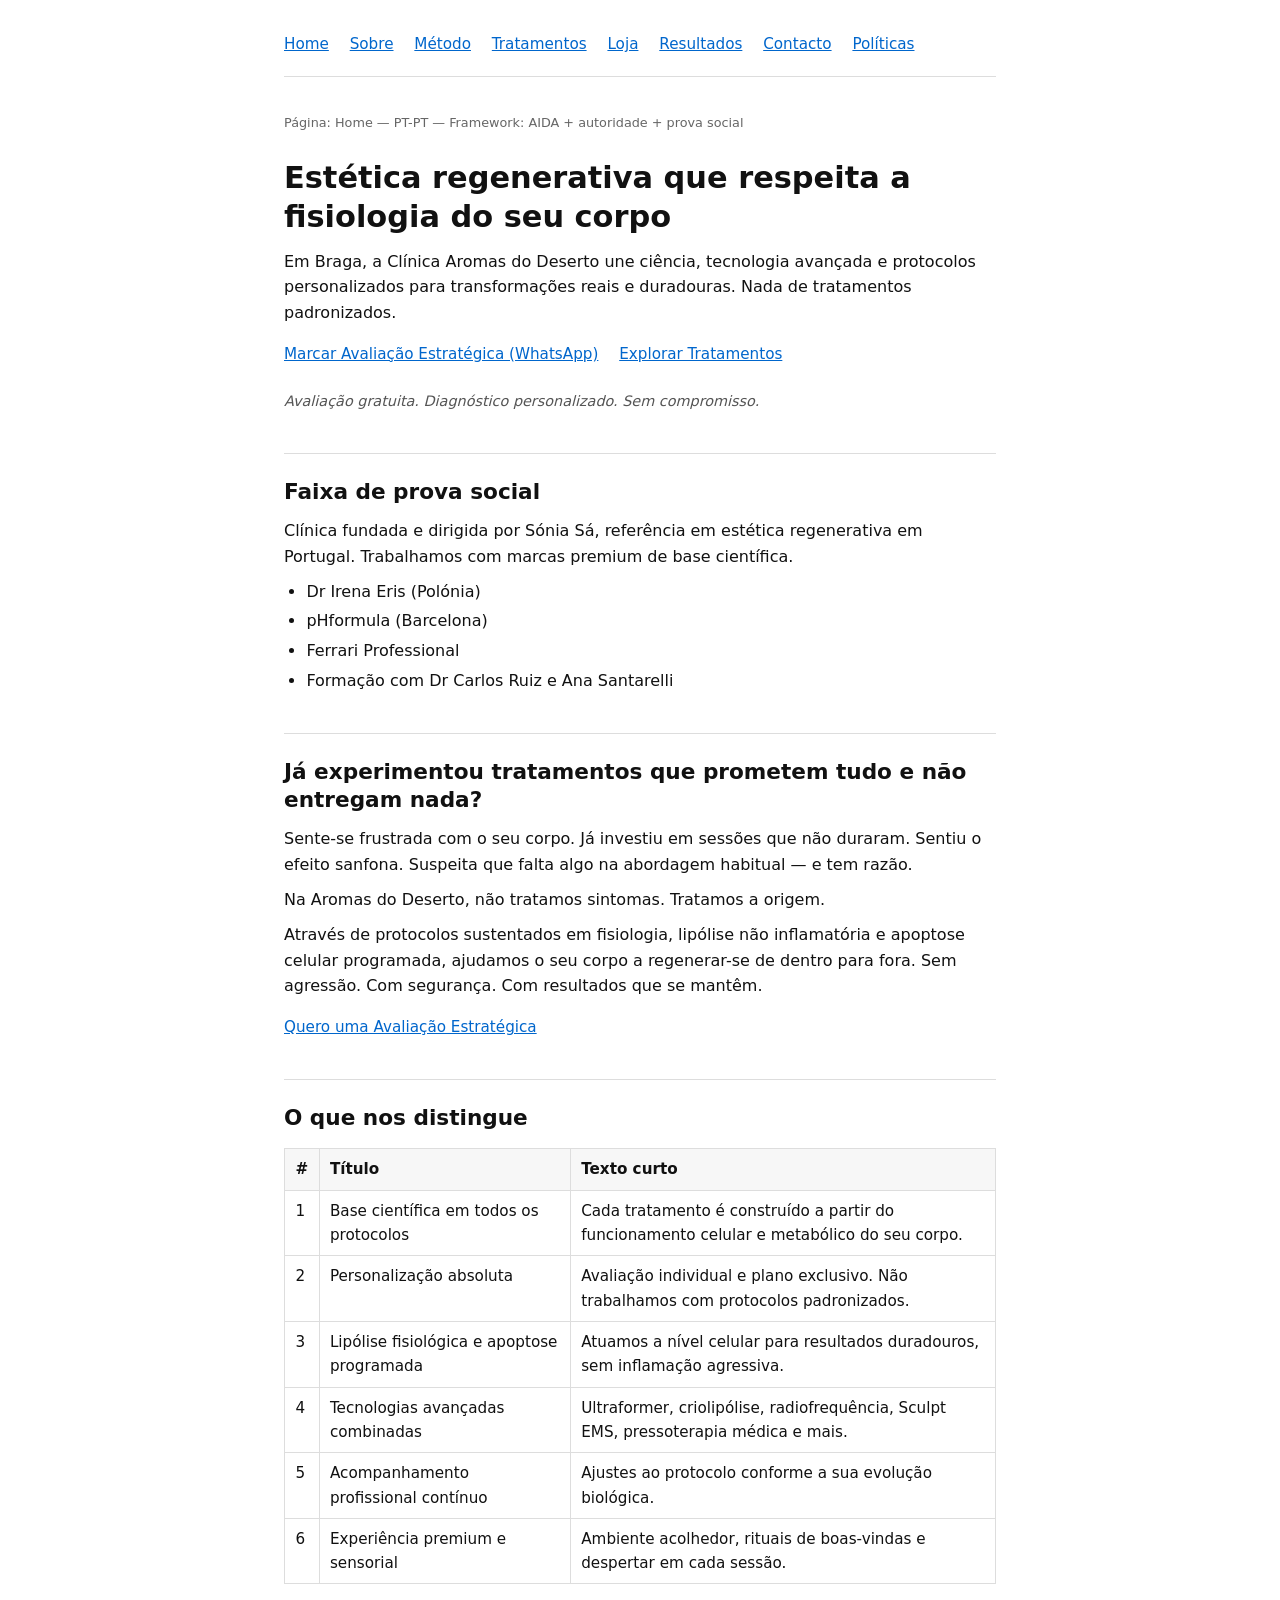
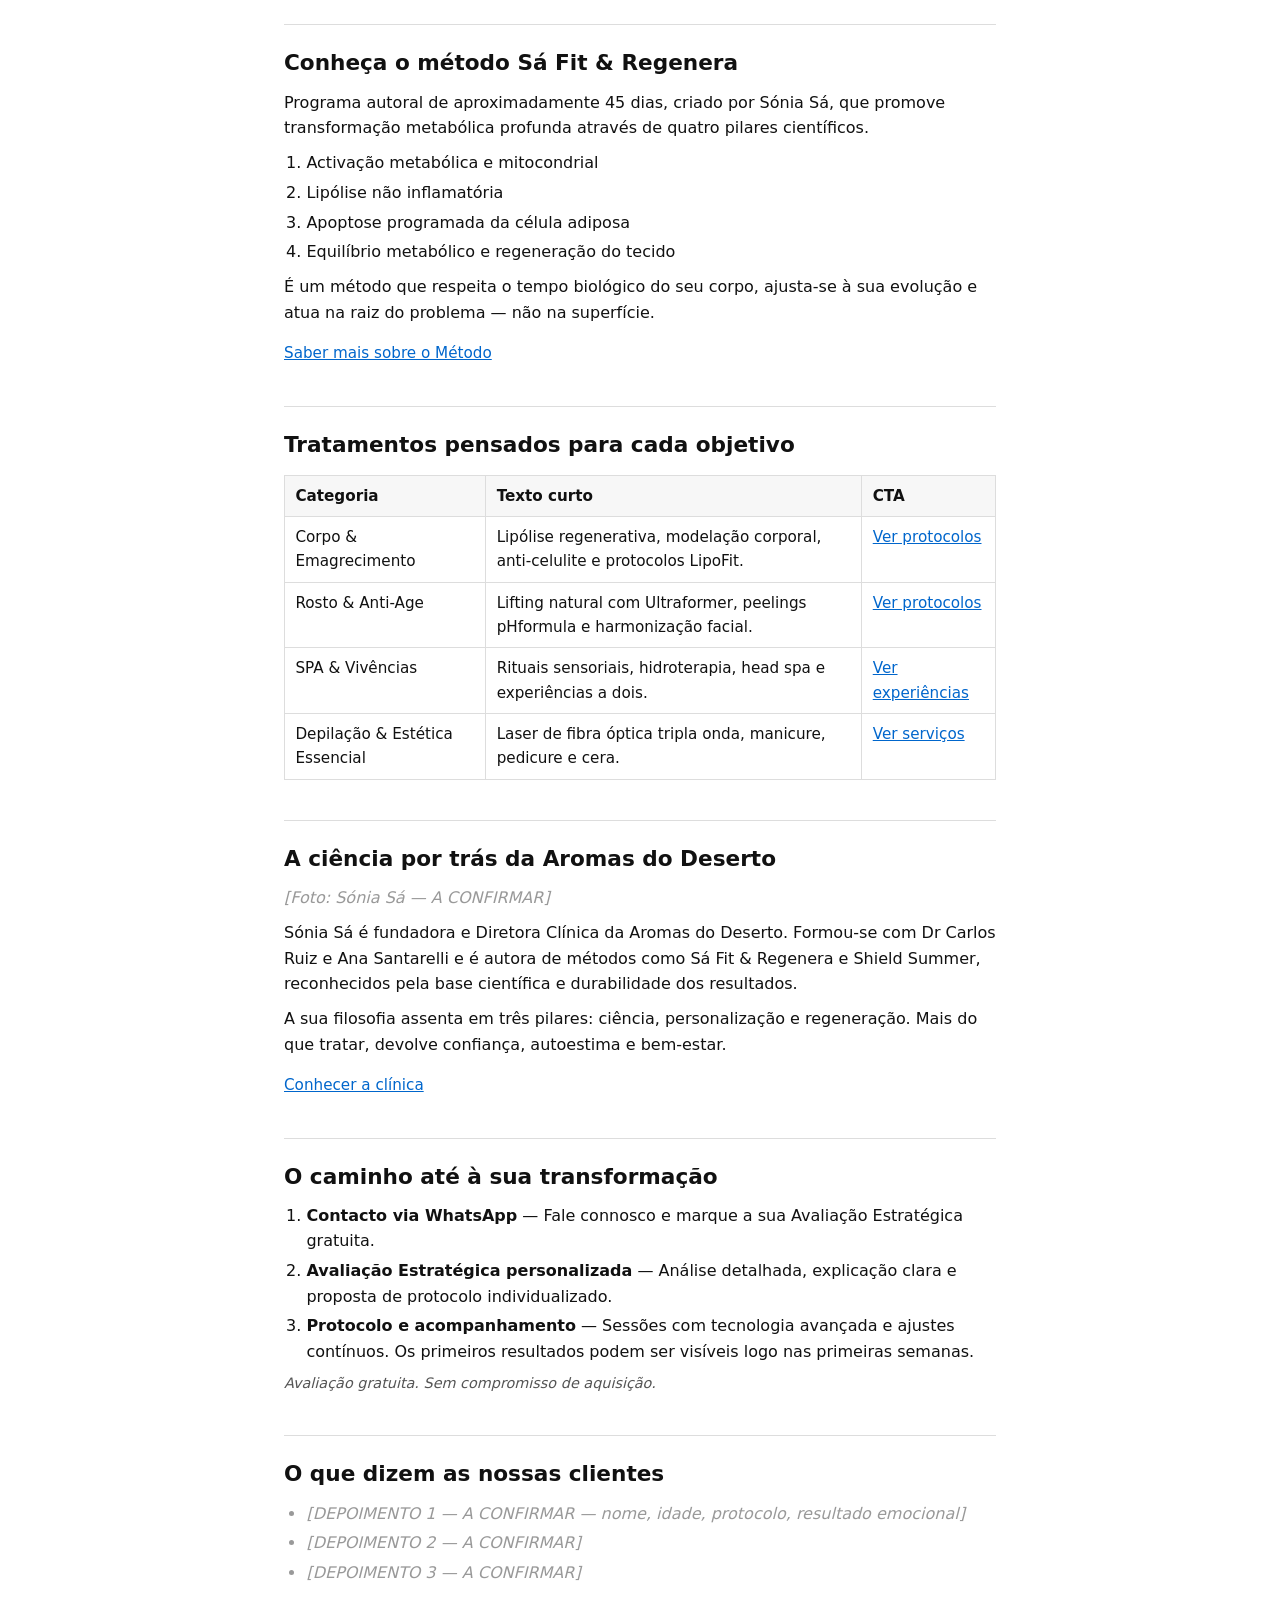
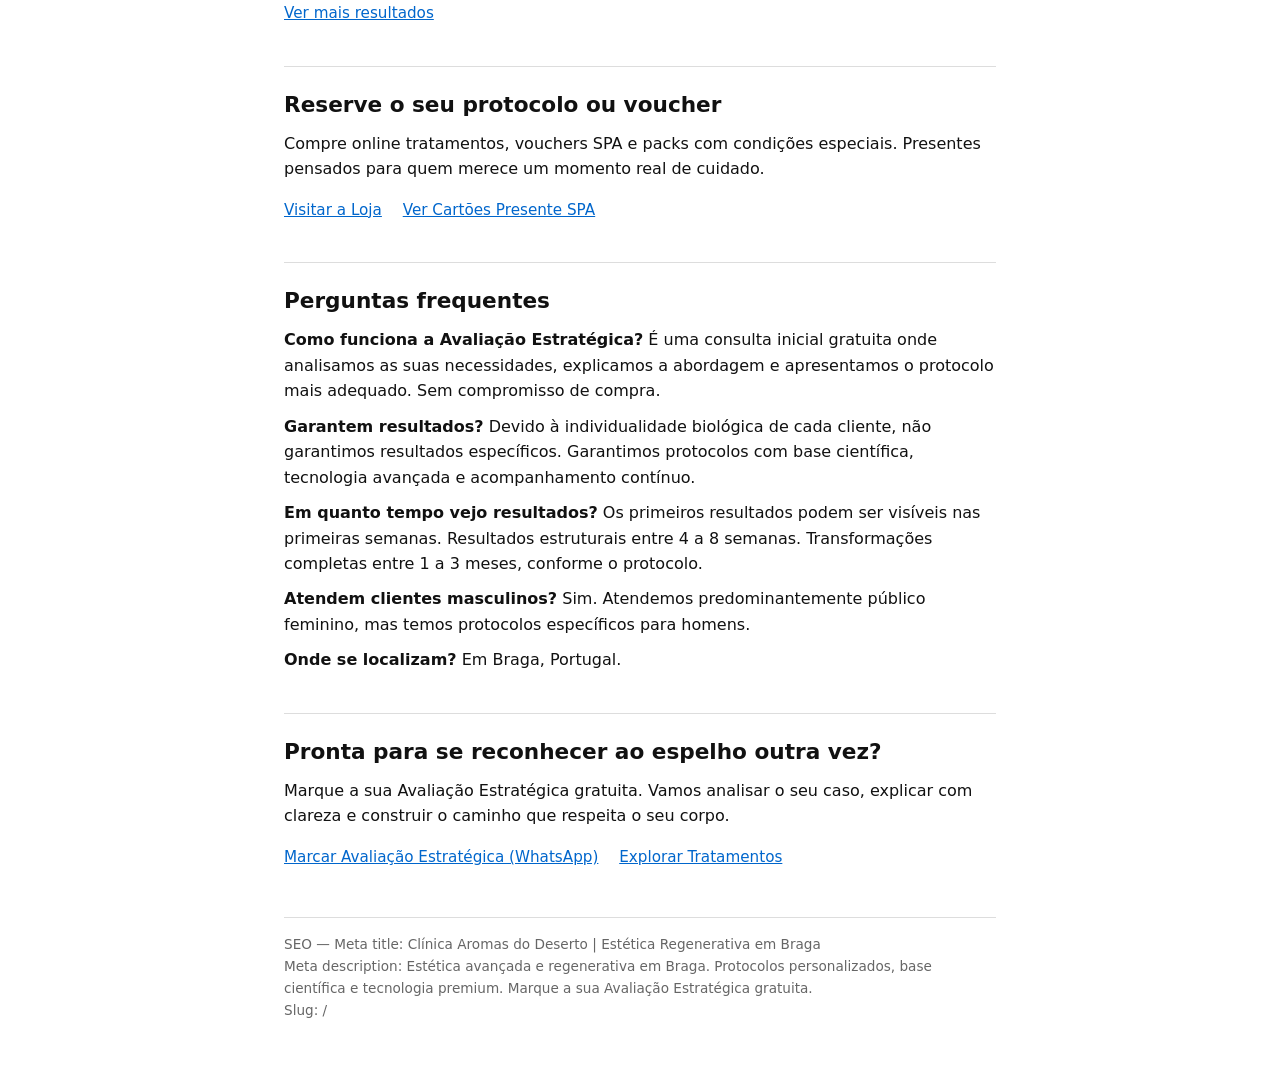
==== commit 43a95f0d: "Update: copy revisada PT-PT + 297 produtos com descricao persuasiva" ====
--- a/index.html
+++ b/index.html
@@ -1,9 +1,9 @@
-<!DOCTYPE html>
+<!doctype html>
 <html lang="pt-PT">
 <head>
-<meta charset="UTF-8">
+<meta charset="utf-8">
 <meta name="viewport" content="width=device-width, initial-scale=1">
-<title>Home — Clinica Aromas do Deserto</title>
+<title>Home | Clínica Aromas do Deserto</title>
 <link rel="stylesheet" href="assets/style.css">
 </head>
 <body>
@@ -11,131 +11,119 @@
 <nav>
   <a href="index.html">Home</a>
   <a href="sobre.html">Sobre</a>
-  <a href="metodo.html">Metodo</a>
+  <a href="metodo.html">Método</a>
   <a href="tratamentos.html">Tratamentos</a>
   <a href="loja.html">Loja</a>
   <a href="resultados.html">Resultados</a>
   <a href="contacto.html">Contacto</a>
-  <a href="politicas.html">Politicas</a>
+  <a href="politicas.html">Políticas</a>
 </nav>
 
-<h1>Home — Clinica Aromas do Deserto</h1>
-<p class="tag">Idioma: PT-PT (Portugal) — Framework: AIDA + autoridade + prova social — Objetivo: converter visitas em Avaliacoes Estrategicas via WhatsApp + direccionar para a Loja</p>
+<span class="tag">Página: Home — PT-PT — Framework: AIDA + autoridade + prova social</span>
 
-<h2>Hero</h2>
-<p><strong>Headline:</strong> Estetica regenerativa que respeita a fisiologia do seu corpo</p>
-<p><strong>Subheadline:</strong> Em Braga, a Clinica Aromas do Deserto une ciencia, tecnologia avancada e protocolos personalizados para transformacoes reais e duradouras. Nada de tratamentos padronizados.</p>
-<p class="cta"><a href="#">Marcar Avaliacao Estrategica (WhatsApp)</a> <a href="tratamentos.html">Explorar Tratamentos</a></p>
-<p class="note">Avaliacao gratuita. Diagnostico personalizado. Sem compromisso.</p>
+<h1>Estética regenerativa que respeita a fisiologia do seu corpo</h1>
+<p>Em Braga, a Clínica Aromas do Deserto une ciência, tecnologia avançada e protocolos personalizados para transformações reais e duradouras. Nada de tratamentos padronizados.</p>
 
-<h2>Seccao 1 — Faixa de prova social (logos / autoridade)</h2>
-<blockquote>Clinica fundada e dirigida por Sonia Sa, referencia em estetica regenerativa em Portugal. Trabalhamos com marcas premium de base cientifica.</blockquote>
+<div class="cta">
+  <a href="contacto.html">Marcar Avaliação Estratégica (WhatsApp)</a>
+  <a href="tratamentos.html">Explorar Tratamentos</a>
+</div>
+<p class="note">Avaliação gratuita. Diagnóstico personalizado. Sem compromisso.</p>
+
+<h2>Faixa de prova social</h2>
+<p>Clínica fundada e dirigida por Sónia Sá, referência em estética regenerativa em Portugal. Trabalhamos com marcas premium de base científica.</p>
 <ul>
-  <li>Dr Irena Eris (Polonia)</li>
+  <li>Dr Irena Eris (Polónia)</li>
   <li>pHformula (Barcelona)</li>
   <li>Ferrari Professional</li>
-  <li>Formacao com Dr Carlos Ruiz e Ana Santarelli</li>
+  <li>Formação com Dr Carlos Ruiz e Ana Santarelli</li>
 </ul>
 
-<h2>Seccao 2 — Proposta de valor (PAS curta)</h2>
-<h3>Ja experimentou tratamentos que prometem tudo e nao entregam nada?</h3>
-<p>Sente-se frustrada com o seu corpo. Ja investiu em sessoes que nao duraram. Sentiu o efeito sanfona. Suspeita que falta algo na abordagem habitual — e tem razao.</p>
-<p>Na Aromas do Deserto, nao tratamos sintomas. Tratamos a origem.</p>
-<p>Atraves de protocolos sustentados em fisiologia, lipolise nao inflamatoria e apoptose celular programada, ajudamos o seu corpo a regenerar-se de dentro para fora. Sem agressao. Com seguranca. Com resultados que se mantem.</p>
-<p class="cta"><a href="#">Quero uma Avaliacao Estrategica</a></p>
+<h2>Já experimentou tratamentos que prometem tudo e não entregam nada?</h2>
+<p>Sente-se frustrada com o seu corpo. Já investiu em sessões que não duraram. Sentiu o efeito sanfona. Suspeita que falta algo na abordagem habitual — e tem razão.</p>
+<p>Na Aromas do Deserto, não tratamos sintomas. Tratamos a origem.</p>
+<p>Através de protocolos sustentados em fisiologia, lipólise não inflamatória e apoptose celular programada, ajudamos o seu corpo a regenerar-se de dentro para fora. Sem agressão. Com segurança. Com resultados que se mantêm.</p>
+<div class="cta"><a href="contacto.html">Quero uma Avaliação Estratégica</a></div>
 
-<h2>Seccao 3 — 6 diferenciais (cards com icone)</h2>
-<h3>O que nos distingue</h3>
+<h2>O que nos distingue</h2>
 <table>
-  <thead><tr><th>#</th><th>Titulo</th><th>Texto curto</th></tr></thead>
-  <tbody>
-    <tr><td>1</td><td>Base cientifica em todos os protocolos</td><td>Cada tratamento e construido a partir do funcionamento celular e metabolico do seu corpo.</td></tr>
-    <tr><td>2</td><td>Personalizacao absoluta</td><td>Avaliacao individual e plano exclusivo. Nao trabalhamos com protocolos padronizados.</td></tr>
-    <tr><td>3</td><td>Lipolise fisiologica e apoptose programada</td><td>Atuamos a nivel celular para resultados duradouros, sem inflamacao agressiva.</td></tr>
-    <tr><td>4</td><td>Tecnologias avancadas combinadas</td><td>Ultraformer, criolipolise, radiofrequencia, Sculpt EMS, pressoterapia medica e mais.</td></tr>
-    <tr><td>5</td><td>Acompanhamento profissional continuo</td><td>Ajustes ao protocolo conforme a sua evolucao biologica.</td></tr>
-    <tr><td>6</td><td>Experiencia premium e sensorial</td><td>Ambiente acolhedor, rituais de boas-vindas e despertar em cada sessao.</td></tr>
-  </tbody>
+  <tr><th>#</th><th>Título</th><th>Texto curto</th></tr>
+  <tr><td>1</td><td>Base científica em todos os protocolos</td><td>Cada tratamento é construído a partir do funcionamento celular e metabólico do seu corpo.</td></tr>
+  <tr><td>2</td><td>Personalização absoluta</td><td>Avaliação individual e plano exclusivo. Não trabalhamos com protocolos padronizados.</td></tr>
+  <tr><td>3</td><td>Lipólise fisiológica e apoptose programada</td><td>Atuamos a nível celular para resultados duradouros, sem inflamação agressiva.</td></tr>
+  <tr><td>4</td><td>Tecnologias avançadas combinadas</td><td>Ultraformer, criolipólise, radiofrequência, Sculpt EMS, pressoterapia médica e mais.</td></tr>
+  <tr><td>5</td><td>Acompanhamento profissional contínuo</td><td>Ajustes ao protocolo conforme a sua evolução biológica.</td></tr>
+  <tr><td>6</td><td>Experiência premium e sensorial</td><td>Ambiente acolhedor, rituais de boas-vindas e despertar em cada sessão.</td></tr>
 </table>
 
-<h2>Seccao 4 — Destaque do Metodo Sa Fit & Regenera</h2>
-<h3>Conheca o metodo Sa Fit & Regenera</h3>
-<p><strong>Subheadline:</strong> Programa autoral de aproximadamente 45 dias, criado por Sonia Sa, que promove transformacao metabolica profunda atraves de quatro pilares cientificos.</p>
-<p><strong>Pilares:</strong></p>
+<h2>Conheça o método Sá Fit &amp; Regenera</h2>
+<p>Programa autoral de aproximadamente 45 dias, criado por Sónia Sá, que promove transformação metabólica profunda através de quatro pilares científicos.</p>
 <ol>
-  <li>Ativacao metabolica e mitocondrial</li>
-  <li>Lipolise nao inflamatoria</li>
-  <li>Apoptose programada da celula adiposa</li>
-  <li>Equilibrio metabolico e regeneracao do tecido</li>
+  <li>Activação metabólica e mitocondrial</li>
+  <li>Lipólise não inflamatória</li>
+  <li>Apoptose programada da célula adiposa</li>
+  <li>Equilíbrio metabólico e regeneração do tecido</li>
 </ol>
-<p>E um metodo que respeita o tempo biologico do seu corpo, ajusta-se a sua evolucao e atua na raiz do problema — nao na superficie.</p>
-<p class="cta"><a href="metodo.html">Saber mais sobre o Metodo</a></p>
+<p>É um método que respeita o tempo biológico do seu corpo, ajusta-se à sua evolução e atua na raiz do problema — não na superfície.</p>
+<div class="cta"><a href="metodo.html">Saber mais sobre o Método</a></div>
 
-<h2>Seccao 5 — Categorias de tratamento (4 cards)</h2>
-<h3>Tratamentos pensados para cada objetivo</h3>
+<h2>Tratamentos pensados para cada objetivo</h2>
 <table>
-  <thead><tr><th>Categoria</th><th>Texto curto</th><th>CTA</th></tr></thead>
-  <tbody>
-    <tr><td>Corpo & Emagrecimento</td><td>Lipolise regenerativa, modelacao corporal, anti-celulite e protocolos LipoFit.</td><td>Ver protocolos</td></tr>
-    <tr><td>Rosto & Anti-Age</td><td>Lifting natural com Ultraformer, peelings pHformula e harmonizacao facial.</td><td>Ver protocolos</td></tr>
-    <tr><td>SPA & Vivencias</td><td>Rituais sensoriais, hidroterapia, head spa e experiencias a dois.</td><td>Ver experiencias</td></tr>
-    <tr><td>Depilacao & Estetica Essencial</td><td>Laser de fibra otica tripla onda, manicure, pedicure e cera.</td><td>Ver servicos</td></tr>
-  </tbody>
+  <tr><th>Categoria</th><th>Texto curto</th><th>CTA</th></tr>
+  <tr><td>Corpo &amp; Emagrecimento</td><td>Lipólise regenerativa, modelação corporal, anti-celulite e protocolos LipoFit.</td><td><a href="loja.html">Ver protocolos</a></td></tr>
+  <tr><td>Rosto &amp; Anti-Age</td><td>Lifting natural com Ultraformer, peelings pHformula e harmonização facial.</td><td><a href="loja.html">Ver protocolos</a></td></tr>
+  <tr><td>SPA &amp; Vivências</td><td>Rituais sensoriais, hidroterapia, head spa e experiências a dois.</td><td><a href="loja.html">Ver experiências</a></td></tr>
+  <tr><td>Depilação &amp; Estética Essencial</td><td>Laser de fibra óptica tripla onda, manicure, pedicure e cera.</td><td><a href="loja.html">Ver serviços</a></td></tr>
 </table>
 
-<h2>Seccao 6 — Sonia Sa (autoridade)</h2>
-<h3>A ciencia por tras da Aromas do Deserto</h3>
-<p class="placeholder">Foto: Sonia Sa [A CONFIRMAR]</p>
-<p>Sonia Sa e fundadora e Diretora Clinica da Aromas do Deserto. Formou-se com Dr Carlos Ruiz e Ana Santarelli e e autora de metodos como Sa Fit & Regenera e Shield Summer, reconhecidos pela base cientifica e durabilidade dos resultados.</p>
-<p>A sua filosofia assenta em tres pilares: ciencia, personalizacao e regeneracao. Mais do que tratar, devolve confianca, autoestima e bem-estar.</p>
-<p class="cta"><a href="sobre.html">Conhecer a clinica</a></p>
+<h2>A ciência por trás da Aromas do Deserto</h2>
+<p class="placeholder">[Foto: Sónia Sá — A CONFIRMAR]</p>
+<p>Sónia Sá é fundadora e Diretora Clínica da Aromas do Deserto. Formou-se com Dr Carlos Ruiz e Ana Santarelli e é autora de métodos como Sá Fit &amp; Regenera e Shield Summer, reconhecidos pela base científica e durabilidade dos resultados.</p>
+<p>A sua filosofia assenta em três pilares: ciência, personalização e regeneração. Mais do que tratar, devolve confiança, autoestima e bem-estar.</p>
+<div class="cta"><a href="sobre.html">Conhecer a clínica</a></div>
 
-<h2>Seccao 7 — Como funciona o seu primeiro contacto (3 passos)</h2>
-<h3>O caminho ate a sua transformacao</h3>
+<h2>O caminho até à sua transformação</h2>
 <ol>
-  <li><strong>Contacto via WhatsApp</strong> — Fale connosco e marque a sua Avaliacao Estrategica gratuita.</li>
-  <li><strong>Avaliacao Estrategica personalizada</strong> — Analise detalhada, explicacao clara e proposta de protocolo individualizado.</li>
-  <li><strong>Protocolo e acompanhamento</strong> — Sessoes com tecnologia avancada e ajustes continuos. Os primeiros resultados podem ser visiveis logo nas primeiras semanas.</li>
+  <li><strong>Contacto via WhatsApp</strong> — Fale connosco e marque a sua Avaliação Estratégica gratuita.</li>
+  <li><strong>Avaliação Estratégica personalizada</strong> — Análise detalhada, explicação clara e proposta de protocolo individualizado.</li>
+  <li><strong>Protocolo e acompanhamento</strong> — Sessões com tecnologia avançada e ajustes contínuos. Os primeiros resultados podem ser visíveis logo nas primeiras semanas.</li>
 </ol>
-<p class="note">Avaliacao gratuita. Sem compromisso de aquisicao.</p>
+<p class="note">Avaliação gratuita. Sem compromisso de aquisição.</p>
 
-<h2>Seccao 8 — Testemunhos (placeholders)</h2>
-<h3>O que dizem as nossas clientes</h3>
-<ul class="placeholder">
-  <li>[DEPOIMENTO 1 — A CONFIRMAR — nome, idade, protocolo, resultado emocional]</li>
-  <li>[DEPOIMENTO 2 — A CONFIRMAR]</li>
-  <li>[DEPOIMENTO 3 — A CONFIRMAR]</li>
+<h2>O que dizem as nossas clientes</h2>
+<ul>
+  <li class="placeholder">[DEPOIMENTO 1 — A CONFIRMAR — nome, idade, protocolo, resultado emocional]</li>
+  <li class="placeholder">[DEPOIMENTO 2 — A CONFIRMAR]</li>
+  <li class="placeholder">[DEPOIMENTO 3 — A CONFIRMAR]</li>
 </ul>
-<p class="cta"><a href="resultados.html">Ver mais resultados</a></p>
+<div class="cta"><a href="resultados.html">Ver mais resultados</a></div>
 
-<h2>Seccao 9 — Loja Online (chamada)</h2>
-<h3>Reserve o seu protocolo ou voucher</h3>
-<p>Compre online tratamentos, vouchers SPA e packs com condicoes especiais. Presentes pensados para quem merece um momento real de cuidado.</p>
-<p class="cta"><a href="loja.html">Visitar a Loja</a> <a href="loja.html#cartoes-presente">Ver Cartoes Presente SPA</a></p>
+<h2>Reserve o seu protocolo ou voucher</h2>
+<p>Compre online tratamentos, vouchers SPA e packs com condições especiais. Presentes pensados para quem merece um momento real de cuidado.</p>
+<div class="cta">
+  <a href="loja.html">Visitar a Loja</a>
+  <a href="loja.html#cat-17">Ver Cartões Presente SPA</a>
+</div>
 
-<h2>Seccao 10 — FAQ rapido</h2>
-<h3>Perguntas frequentes</h3>
-<ul>
-  <li><strong>Como funciona a Avaliacao Estrategica?</strong> E uma consulta inicial gratuita onde analisamos as suas necessidades, explicamos a abordagem e apresentamos o protocolo mais adequado. Sem compromisso de compra.</li>
-  <li><strong>Garantem resultados?</strong> Devido a individualidade biologica de cada cliente, nao garantimos resultados especificos. Garantimos protocolos com base cientifica, tecnologia avancada e acompanhamento continuo.</li>
-  <li><strong>Em quanto tempo vejo resultados?</strong> Os primeiros resultados podem ser visiveis nas primeiras semanas. Resultados estruturais entre 4 a 8 semanas. Transformacoes completas entre 1 a 3 meses, conforme o protocolo.</li>
-  <li><strong>Atendem clientes masculinos?</strong> Sim. Atendemos predominantemente publico feminino, mas temos protocolos especificos para homens.</li>
-  <li><strong>Onde se localizam?</strong> Em Braga, Portugal.</li>
-</ul>
+<h2>Perguntas frequentes</h2>
+<p><strong>Como funciona a Avaliação Estratégica?</strong> É uma consulta inicial gratuita onde analisamos as suas necessidades, explicamos a abordagem e apresentamos o protocolo mais adequado. Sem compromisso de compra.</p>
+<p><strong>Garantem resultados?</strong> Devido à individualidade biológica de cada cliente, não garantimos resultados específicos. Garantimos protocolos com base científica, tecnologia avançada e acompanhamento contínuo.</p>
+<p><strong>Em quanto tempo vejo resultados?</strong> Os primeiros resultados podem ser visíveis nas primeiras semanas. Resultados estruturais entre 4 a 8 semanas. Transformações completas entre 1 a 3 meses, conforme o protocolo.</p>
+<p><strong>Atendem clientes masculinos?</strong> Sim. Atendemos predominantemente público feminino, mas temos protocolos específicos para homens.</p>
+<p><strong>Onde se localizam?</strong> Em Braga, Portugal.</p>
 
-<h2>Seccao 11 — Ultima chamada</h2>
-<h3>Pronta para se reconhecer ao espelho outra vez?</h3>
-<p>Marque a sua Avaliacao Estrategica gratuita. Vamos analisar o seu caso, explicar com clareza e construir o caminho que respeita o seu corpo.</p>
-<p class="cta"><a href="#">Marcar Avaliacao Estrategica (WhatsApp)</a> <a href="tratamentos.html">Explorar Tratamentos</a></p>
+<h2 id="cta-final">Pronta para se reconhecer ao espelho outra vez?</h2>
+<p>Marque a sua Avaliação Estratégica gratuita. Vamos analisar o seu caso, explicar com clareza e construir o caminho que respeita o seu corpo.</p>
+<div class="cta">
+  <a href="contacto.html">Marcar Avaliação Estratégica (WhatsApp)</a>
+  <a href="tratamentos.html">Explorar Tratamentos</a>
+</div>
 
-<h2>SEO</h2>
-<ul>
-  <li><strong>Meta title:</strong> Clinica Aromas do Deserto | Estetica Regenerativa em Braga</li>
-  <li><strong>Meta description:</strong> Estetica avancada e regenerativa em Braga. Protocolos personalizados, base cientifica e tecnologia premium. Marque a sua Avaliacao Estrategica gratuita.</li>
-  <li><strong>Slug:</strong> /</li>
-</ul>
-
-<footer>Preview de copy — Aromas do Deserto. Documento de leitura, nao site.</footer>
+<footer>
+SEO — Meta title: Clínica Aromas do Deserto | Estética Regenerativa em Braga<br>
+Meta description: Estética avançada e regenerativa em Braga. Protocolos personalizados, base científica e tecnologia premium. Marque a sua Avaliação Estratégica gratuita.<br>
+Slug: /
+</footer>
 
 </body>
 </html>
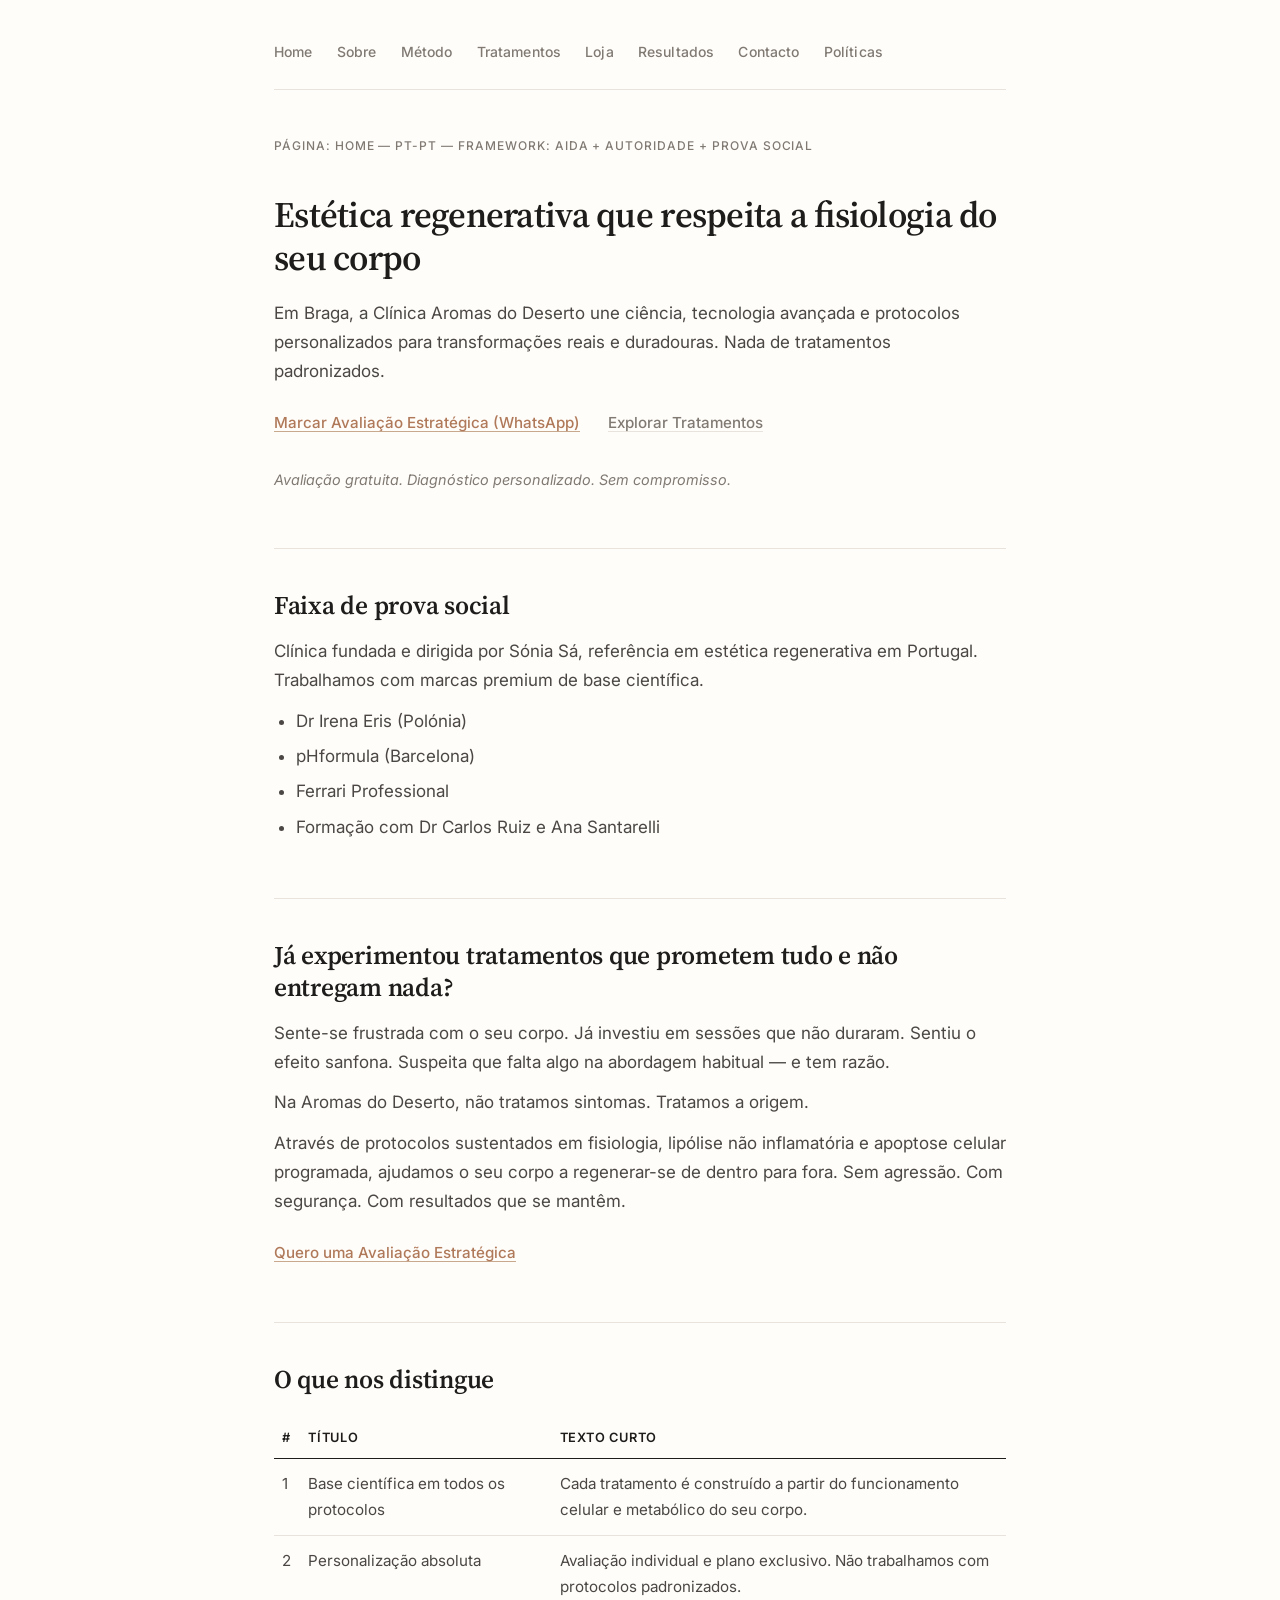
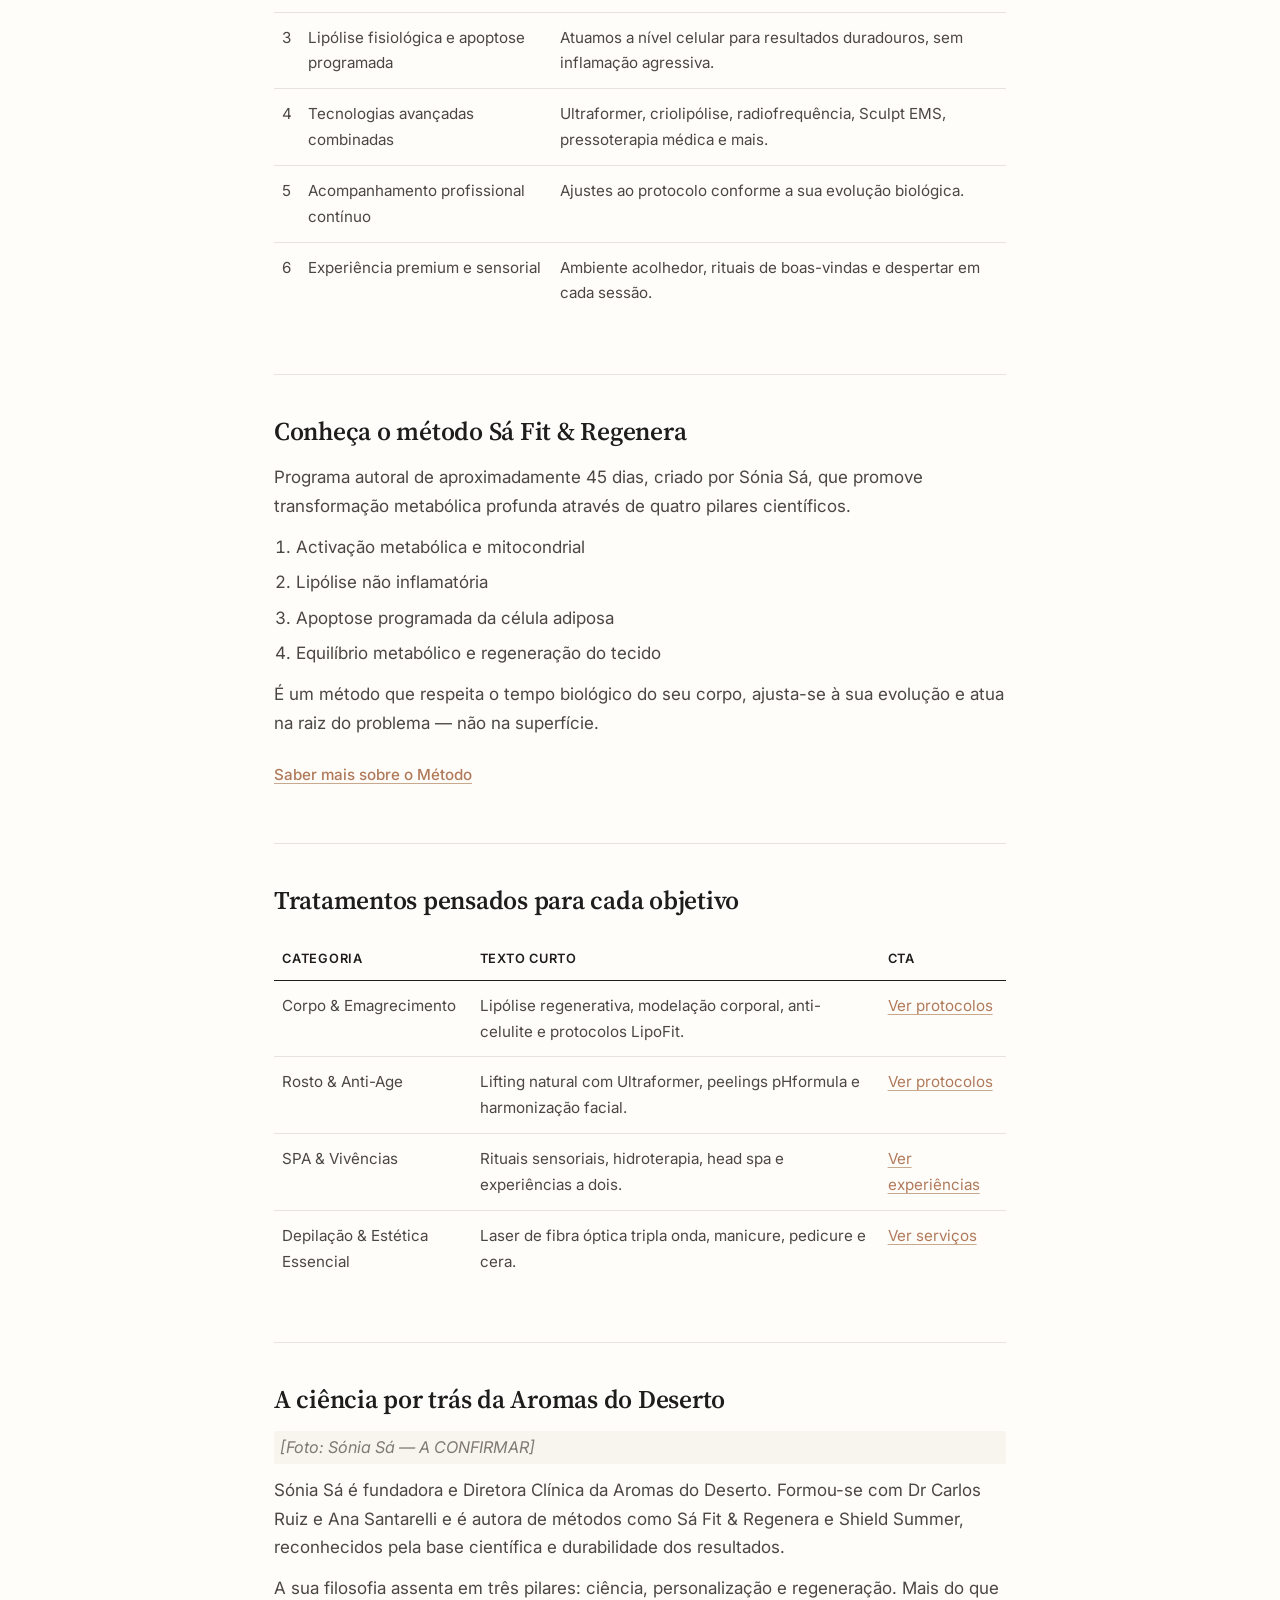
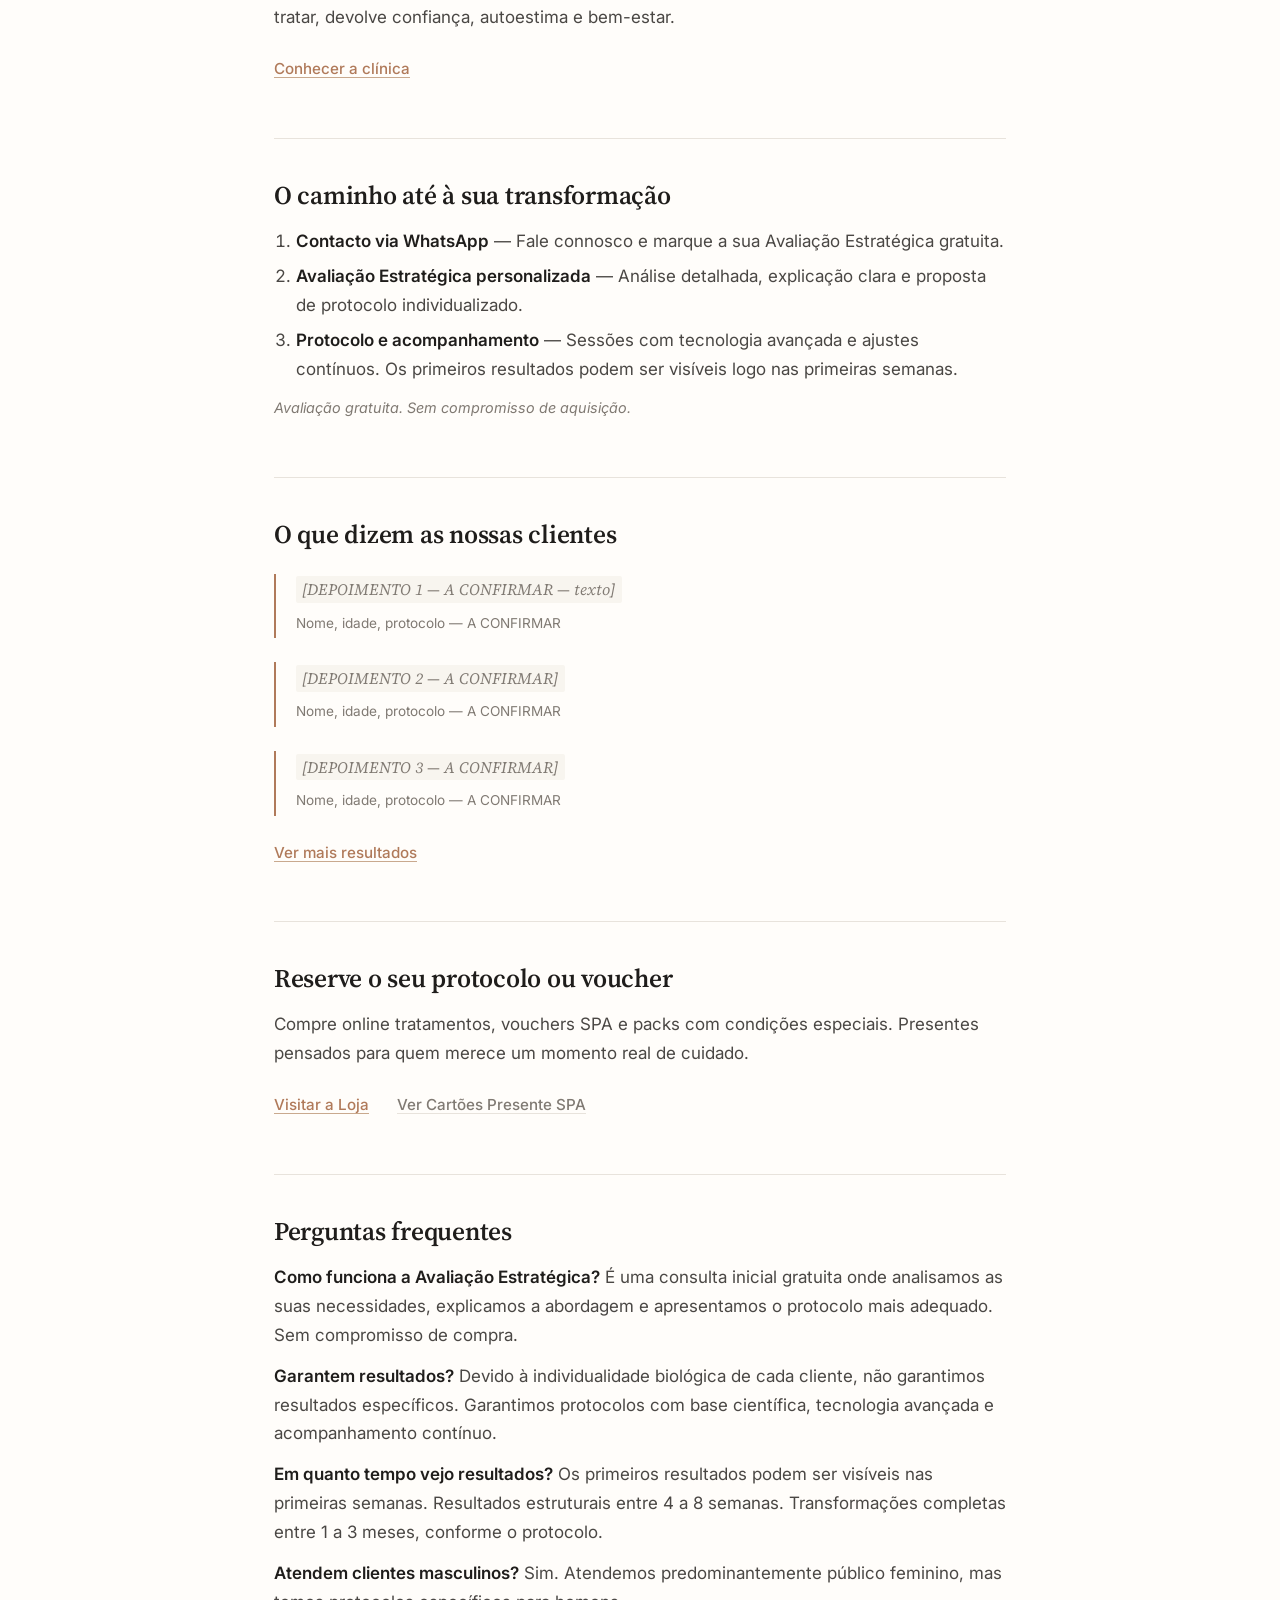
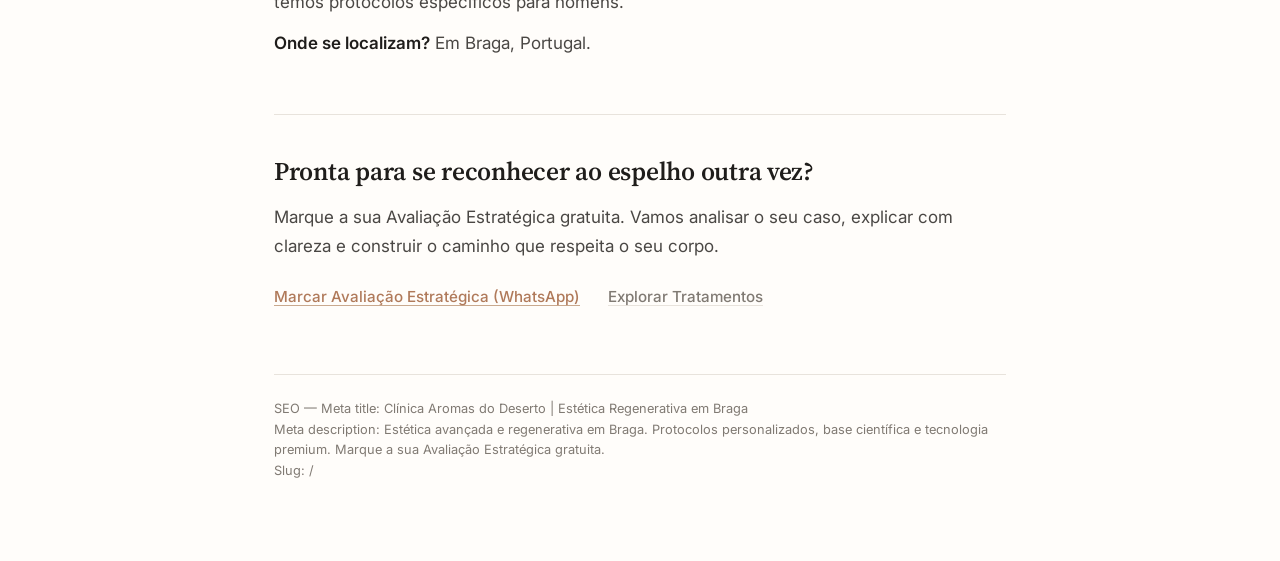
==== commit dbe0935b: "Refine: typography + spacing + subtle accents (still minimalist)" ====
--- a/index.html
+++ b/index.html
@@ -91,11 +91,18 @@
 <p class="note">Avaliação gratuita. Sem compromisso de aquisição.</p>
 
 <h2>O que dizem as nossas clientes</h2>
-<ul>
-  <li class="placeholder">[DEPOIMENTO 1 — A CONFIRMAR — nome, idade, protocolo, resultado emocional]</li>
-  <li class="placeholder">[DEPOIMENTO 2 — A CONFIRMAR]</li>
-  <li class="placeholder">[DEPOIMENTO 3 — A CONFIRMAR]</li>
-</ul>
+<blockquote>
+  <span class="placeholder">[DEPOIMENTO 1 — A CONFIRMAR — texto]</span>
+  <cite>Nome, idade, protocolo — A CONFIRMAR</cite>
+</blockquote>
+<blockquote>
+  <span class="placeholder">[DEPOIMENTO 2 — A CONFIRMAR]</span>
+  <cite>Nome, idade, protocolo — A CONFIRMAR</cite>
+</blockquote>
+<blockquote>
+  <span class="placeholder">[DEPOIMENTO 3 — A CONFIRMAR]</span>
+  <cite>Nome, idade, protocolo — A CONFIRMAR</cite>
+</blockquote>
 <div class="cta"><a href="resultados.html">Ver mais resultados</a></div>
 
 <h2>Reserve o seu protocolo ou voucher</h2>
--- a/assets/style.css
+++ b/assets/style.css
@@ -1,86 +1,297 @@
-/* Preview minimalista — leitura de copy, nao site */
+/* Preview minimalista — leitura tipo artigo premium (Stripe blog / iA / Notion docs) */
+
+@import url('https://fonts.googleapis.com/css2?family=Source+Serif+4:ital,wght@0,400;0,600;1,400&family=Inter:wght@400;500;600&display=swap');
+
+:root {
+  --ink: #1f1d1b;
+  --ink-soft: #4a4744;
+  --muted: #807a73;
+  --rule: #e8e3dc;
+  --bg: #fffdfa;
+  --surface: #f8f5ef;
+  --accent: #b07a5a;     /* terracota suave */
+  --accent-soft: #c9a98e;
+  --serif: "Source Serif 4", "Iowan Old Style", "Apple Garamond", Georgia, "Times New Roman", serif;
+  --sans: "Inter", system-ui, -apple-system, "Segoe UI", Roboto, "Helvetica Neue", Arial, sans-serif;
+}
+
 * { box-sizing: border-box; }
 html { -webkit-text-size-adjust: 100%; }
+
 body {
-  font-family: system-ui, -apple-system, "Segoe UI", Roboto, "Helvetica Neue", Arial, sans-serif;
-  max-width: 760px;
+  font-family: var(--sans);
+  max-width: 780px;
   margin: 0 auto;
-  padding: 2rem 1.5rem 4rem;
-  line-height: 1.6;
-  color: #111;
-  background: #fff;
-}
-h1, h2, h3, h4 { line-height: 1.3; color: #111; }
-h1 { font-size: 1.9rem; margin: 0.5rem 0 0.75rem; }
+  padding: 2.5rem 1.5rem 5rem;
+  line-height: 1.7;
+  color: var(--ink);
+  background: var(--bg);
+  font-size: 17px;
+  font-feature-settings: "kern", "liga";
+  -webkit-font-smoothing: antialiased;
+  -moz-osx-font-smoothing: grayscale;
+}
+
+/* Tipografia — serif para titulos, sans para corpo */
+h1, h2, h3, h4 {
+  font-family: var(--serif);
+  color: var(--ink);
+  line-height: 1.25;
+  letter-spacing: -0.01em;
+  font-weight: 600;
+}
+
+h1 {
+  font-size: 2.25rem;
+  margin: 1rem 0 1.25rem;
+  letter-spacing: -0.02em;
+  line-height: 1.2;
+}
+
 h2 {
-  font-size: 1.35rem;
-  margin: 2.5rem 0 0.75rem;
-  border-top: 1px solid #ddd;
-  padding-top: 1.5rem;
-}
-h3 { font-size: 1.1rem; margin: 1.5rem 0 0.5rem; }
-h4 { font-size: 1rem; margin: 1.25rem 0 0.4rem; }
-p { margin: 0.6rem 0; }
-ul, ol { padding-left: 1.4rem; margin: 0.5rem 0; }
-li { margin: 0.25rem 0; }
-a { color: #0066cc; text-decoration: underline; }
-a:hover { color: #004999; }
+  font-size: 1.6rem;
+  margin: 3.5rem 0 1rem;
+  padding-top: 2.5rem;
+  border-top: 1px solid var(--rule);
+}
+
+h3 {
+  font-size: 1.2rem;
+  margin: 2rem 0 0.6rem;
+  font-weight: 600;
+}
+
+h4 {
+  font-size: 1.05rem;
+  margin: 1.5rem 0 0.4rem;
+  font-weight: 600;
+}
+
+p { margin: 0.75rem 0; color: var(--ink-soft); }
+strong { color: var(--ink); font-weight: 600; }
+
+ul, ol { padding-left: 1.4rem; margin: 0.75rem 0; color: var(--ink-soft); }
+li { margin: 0.4rem 0; }
+
+/* Links — sublinhado fino, accent terracota */
+a {
+  color: var(--accent);
+  text-decoration: underline;
+  text-decoration-thickness: 1px;
+  text-underline-offset: 3px;
+  text-decoration-color: var(--accent-soft);
+  transition: color 0.15s ease, text-decoration-color 0.15s ease;
+}
+a:hover {
+  color: var(--ink);
+  text-decoration-color: var(--ink);
+}
+
+/* Nav topo — discreto, espacado */
 nav {
-  border-bottom: 1px solid #ddd;
-  padding-bottom: 1rem;
-  margin-bottom: 2rem;
-  font-size: 0.95rem;
-}
-nav a { margin-right: 1rem; display: inline-block; margin-bottom: 0.25rem; }
+  border-bottom: 1px solid var(--rule);
+  padding-bottom: 1.25rem;
+  margin-bottom: 2.5rem;
+  font-size: 0.875rem;
+  font-family: var(--sans);
+  letter-spacing: 0.01em;
+}
+nav a {
+  margin-right: 1.25rem;
+  display: inline-block;
+  margin-bottom: 0.35rem;
+  color: var(--muted);
+  text-decoration: none;
+  font-weight: 500;
+}
+nav a:hover {
+  color: var(--ink);
+  text-decoration: underline;
+  text-decoration-thickness: 1px;
+  text-underline-offset: 4px;
+}
+
+/* Tag de pagina (label superior discreto) */
 .tag {
   display: inline-block;
-  font-size: 0.8rem;
-  color: #666;
-  margin-bottom: 1rem;
-}
+  font-size: 0.75rem;
+  color: var(--muted);
+  margin-bottom: 1.25rem;
+  letter-spacing: 0.08em;
+  text-transform: uppercase;
+  font-weight: 500;
+}
+
+/* CTA — links sublinhados em accent, nao botoes */
 .cta {
-  margin: 1rem 0 1.5rem;
+  margin: 1.5rem 0 2rem;
   font-size: 0.95rem;
 }
-.cta a { margin-right: 1rem; }
+.cta a {
+  margin-right: 1.5rem;
+  font-weight: 500;
+}
+.cta a + a { color: var(--muted); text-decoration-color: var(--rule); }
+.cta a + a:hover { color: var(--ink); text-decoration-color: var(--ink); }
+
+/* Microcopy/note */
 .note {
   font-size: 0.9rem;
-  color: #555;
+  color: var(--muted);
   font-style: italic;
   margin: 0.5rem 0;
 }
+
+/* Tabelas — muito leves */
 table {
   border-collapse: collapse;
   width: 100%;
-  margin: 1rem 0;
+  margin: 1.25rem 0;
   font-size: 0.95rem;
 }
 th, td {
-  border: 1px solid #ddd;
-  padding: 0.5rem 0.65rem;
+  border-bottom: 1px solid var(--rule);
+  padding: 0.75rem 0.5rem;
   text-align: left;
   vertical-align: top;
 }
-th { background: #f7f7f7; font-weight: 600; }
+th {
+  background: transparent;
+  font-weight: 600;
+  color: var(--ink);
+  font-size: 0.8rem;
+  text-transform: uppercase;
+  letter-spacing: 0.06em;
+  border-bottom: 1px solid var(--ink);
+  padding-bottom: 0.6rem;
+}
+td { color: var(--ink-soft); }
+tr:last-child td { border-bottom: 0; }
+
+/* Blockquote elegante */
 blockquote {
-  border-left: 3px solid #ddd;
-  margin: 1rem 0;
-  padding: 0.25rem 0 0.25rem 1rem;
-  color: #444;
-}
+  border-left: 2px solid var(--accent);
+  margin: 1.5rem 0;
+  padding: 0.25rem 0 0.25rem 1.25rem;
+  color: var(--ink-soft);
+  font-family: var(--serif);
+  font-style: italic;
+  font-size: 1.05rem;
+  line-height: 1.6;
+}
+blockquote cite {
+  display: block;
+  margin-top: 0.5rem;
+  font-family: var(--sans);
+  font-style: normal;
+  font-size: 0.85rem;
+  color: var(--muted);
+}
+
+/* HR discreto */
 hr {
   border: 0;
-  border-top: 1px solid #ddd;
-  margin: 2rem 0;
-}
+  border-top: 1px solid var(--rule);
+  margin: 2.5rem 0;
+}
+
+/* Footer */
 footer {
-  margin-top: 3rem;
-  padding-top: 1rem;
-  border-top: 1px solid #ddd;
-  font-size: 0.85rem;
-  color: #666;
-}
+  margin-top: 4rem;
+  padding-top: 1.5rem;
+  border-top: 1px solid var(--rule);
+  font-size: 0.8rem;
+  color: var(--muted);
+  font-family: var(--sans);
+  line-height: 1.6;
+}
+
+/* Placeholder (a confirmar) */
 .placeholder {
-  color: #999;
+  color: var(--muted);
   font-style: italic;
-}
+  background: var(--surface);
+  padding: 0.15rem 0.4rem;
+  border-radius: 2px;
+  font-size: 0.95em;
+}
+
+/* === Loja: produto com diferenciacao discreta === */
+/* H3 dentro de cat-* recebe leve borda lateral */
+[id^="cat-"] ~ h3,
+.product h3 {
+  /* padrao herdado — overrides via container */
+}
+
+/* Cada produto: o paragrafo logo apos o h3 dentro de uma categoria
+   ganha um leve recuo + borda esquerda. Como nao temos wrapper,
+   aplicamos via adjacency. Para garantir uniformidade adicionamos
+   classe .product-card via instructions abaixo se quisermos.
+   Por ora, tratamos via h3 + p (selector geral funciona em loja). */
+
+main h3 + p,
+body > h3 + p {
+  border-left: 2px solid var(--rule);
+  padding: 0.5rem 0 0.5rem 1rem;
+  margin-left: 0;
+  background: linear-gradient(to right, var(--surface) 0%, transparent 60%);
+  border-radius: 0 2px 2px 0;
+}
+main h3 + p:hover,
+body > h3 + p:hover {
+  border-left-color: var(--accent-soft);
+}
+
+/* Preco em destaque sutil dentro do paragrafo de produto */
+strong + em, em.price { color: var(--accent); }
+
+/* TOC da loja (lista de categorias) — duas colunas no desktop */
+ol#toc, body > h2#categorias + ol {
+  columns: 2;
+  column-gap: 2rem;
+  list-style-position: inside;
+  padding-left: 0;
+}
+@media (max-width: 640px) {
+  ol#toc, body > h2#categorias + ol { columns: 1; }
+}
+body > h2#categorias + ol li {
+  break-inside: avoid;
+  margin: 0.45rem 0;
+  padding: 0.15rem 0;
+  border-bottom: 1px dotted var(--rule);
+}
+body > h2#categorias + ol li a {
+  text-decoration: none;
+  color: var(--ink-soft);
+  font-weight: 500;
+  font-size: 0.95rem;
+}
+body > h2#categorias + ol li a:hover {
+  color: var(--accent);
+  text-decoration: underline;
+  text-decoration-thickness: 1px;
+  text-underline-offset: 3px;
+}
+
+/* H2 da loja sem regra superior quando logo apos nav */
+nav + .tag + h1 + p + .cta + h2,
+nav + .tag + h1 { /* mantem default */ }
+
+/* Mobile: ajustes de tipografia */
+@media (max-width: 640px) {
+  body {
+    font-size: 16px;
+    padding: 1.5rem 1.25rem 4rem;
+  }
+  h1 { font-size: 1.85rem; }
+  h2 { font-size: 1.4rem; margin-top: 2.75rem; padding-top: 2rem; }
+  h3 { font-size: 1.1rem; }
+  nav a { margin-right: 0.85rem; font-size: 0.85rem; }
+}
+
+/* Selecao de texto */
+::selection {
+  background: var(--accent-soft);
+  color: var(--ink);
+}
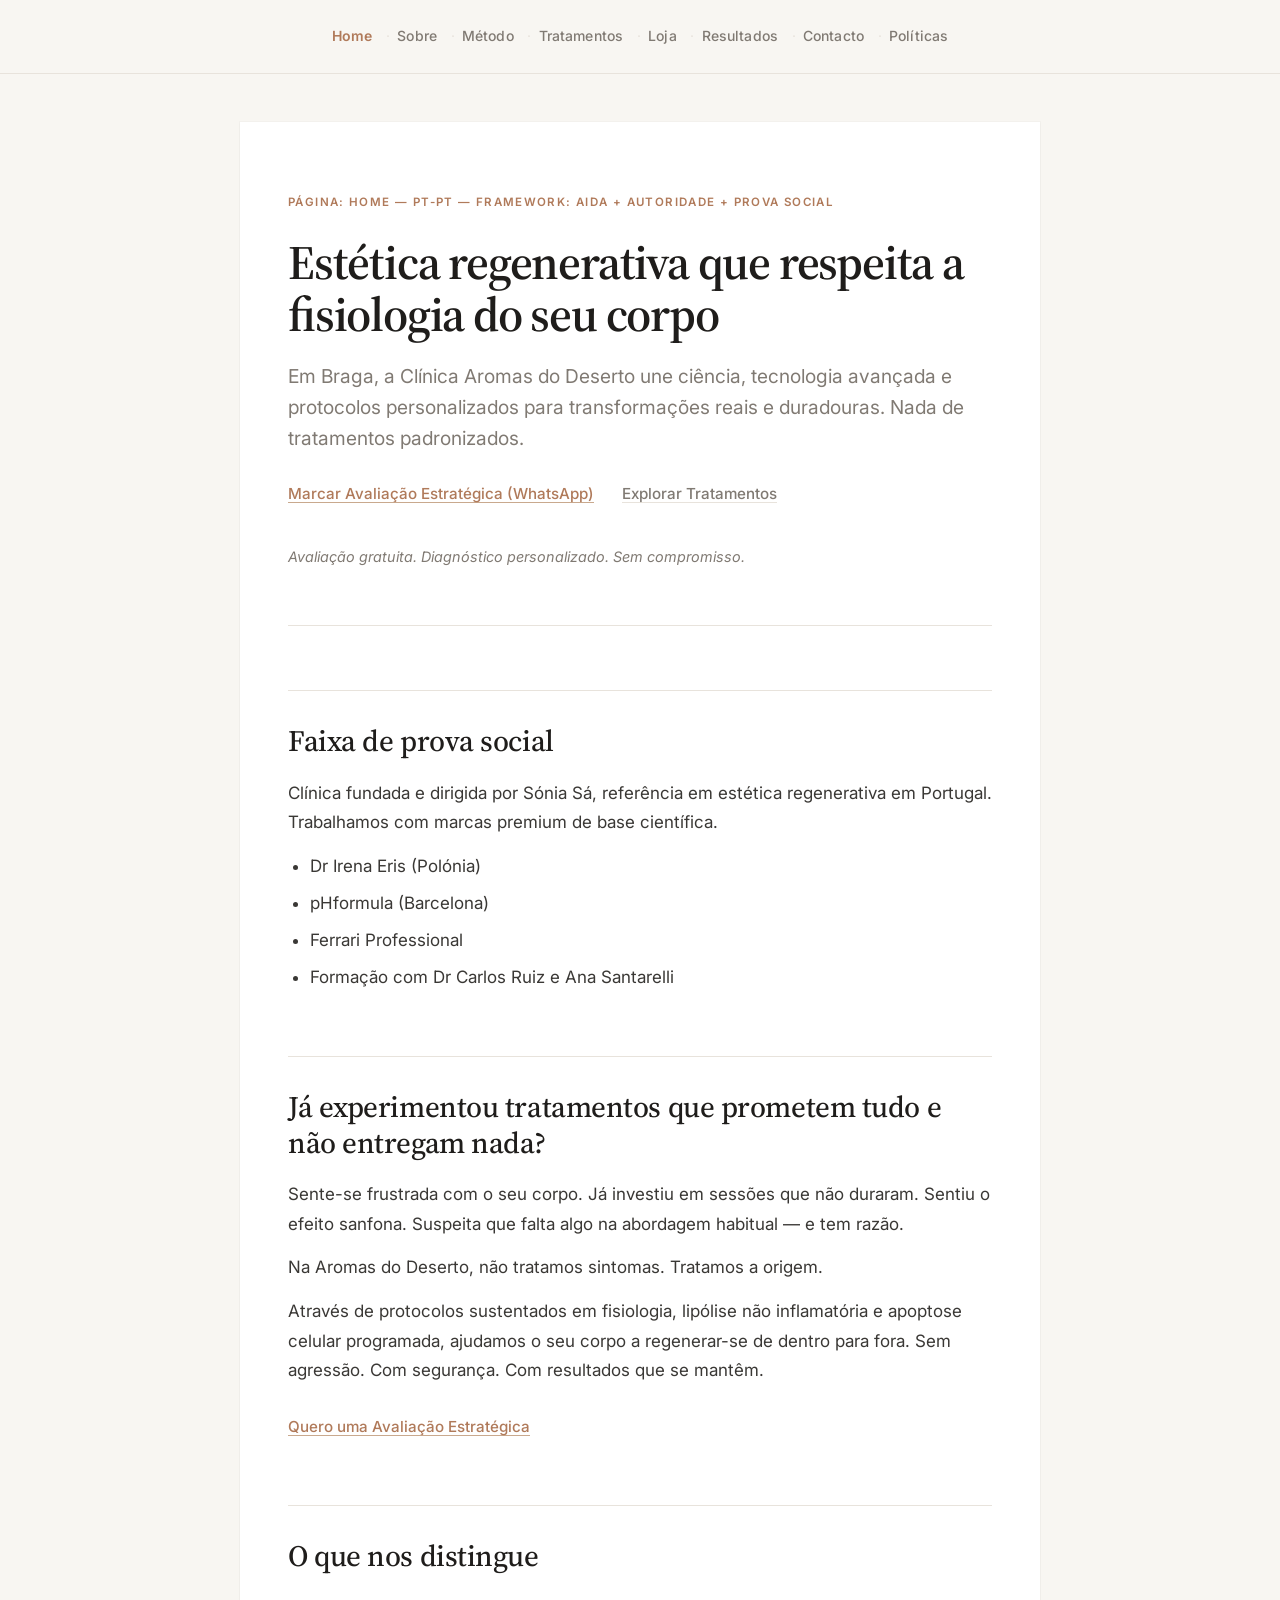
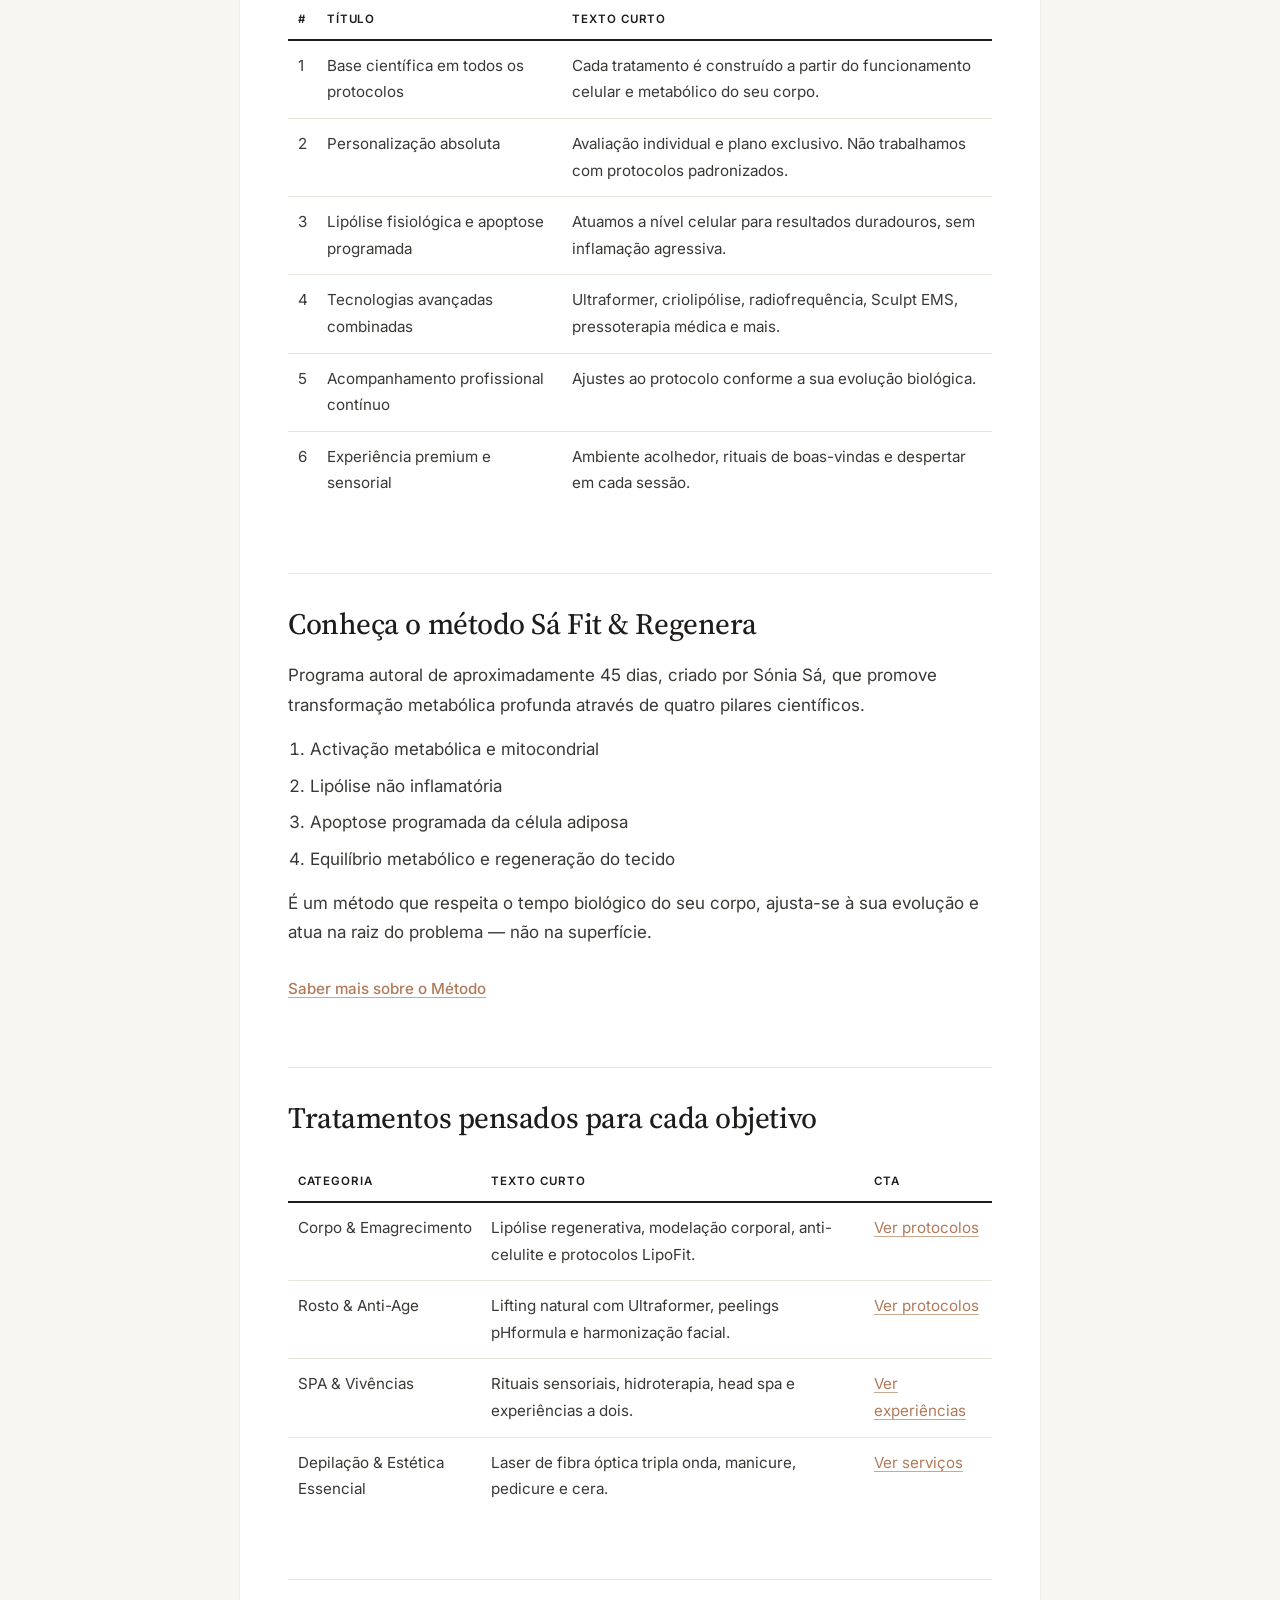
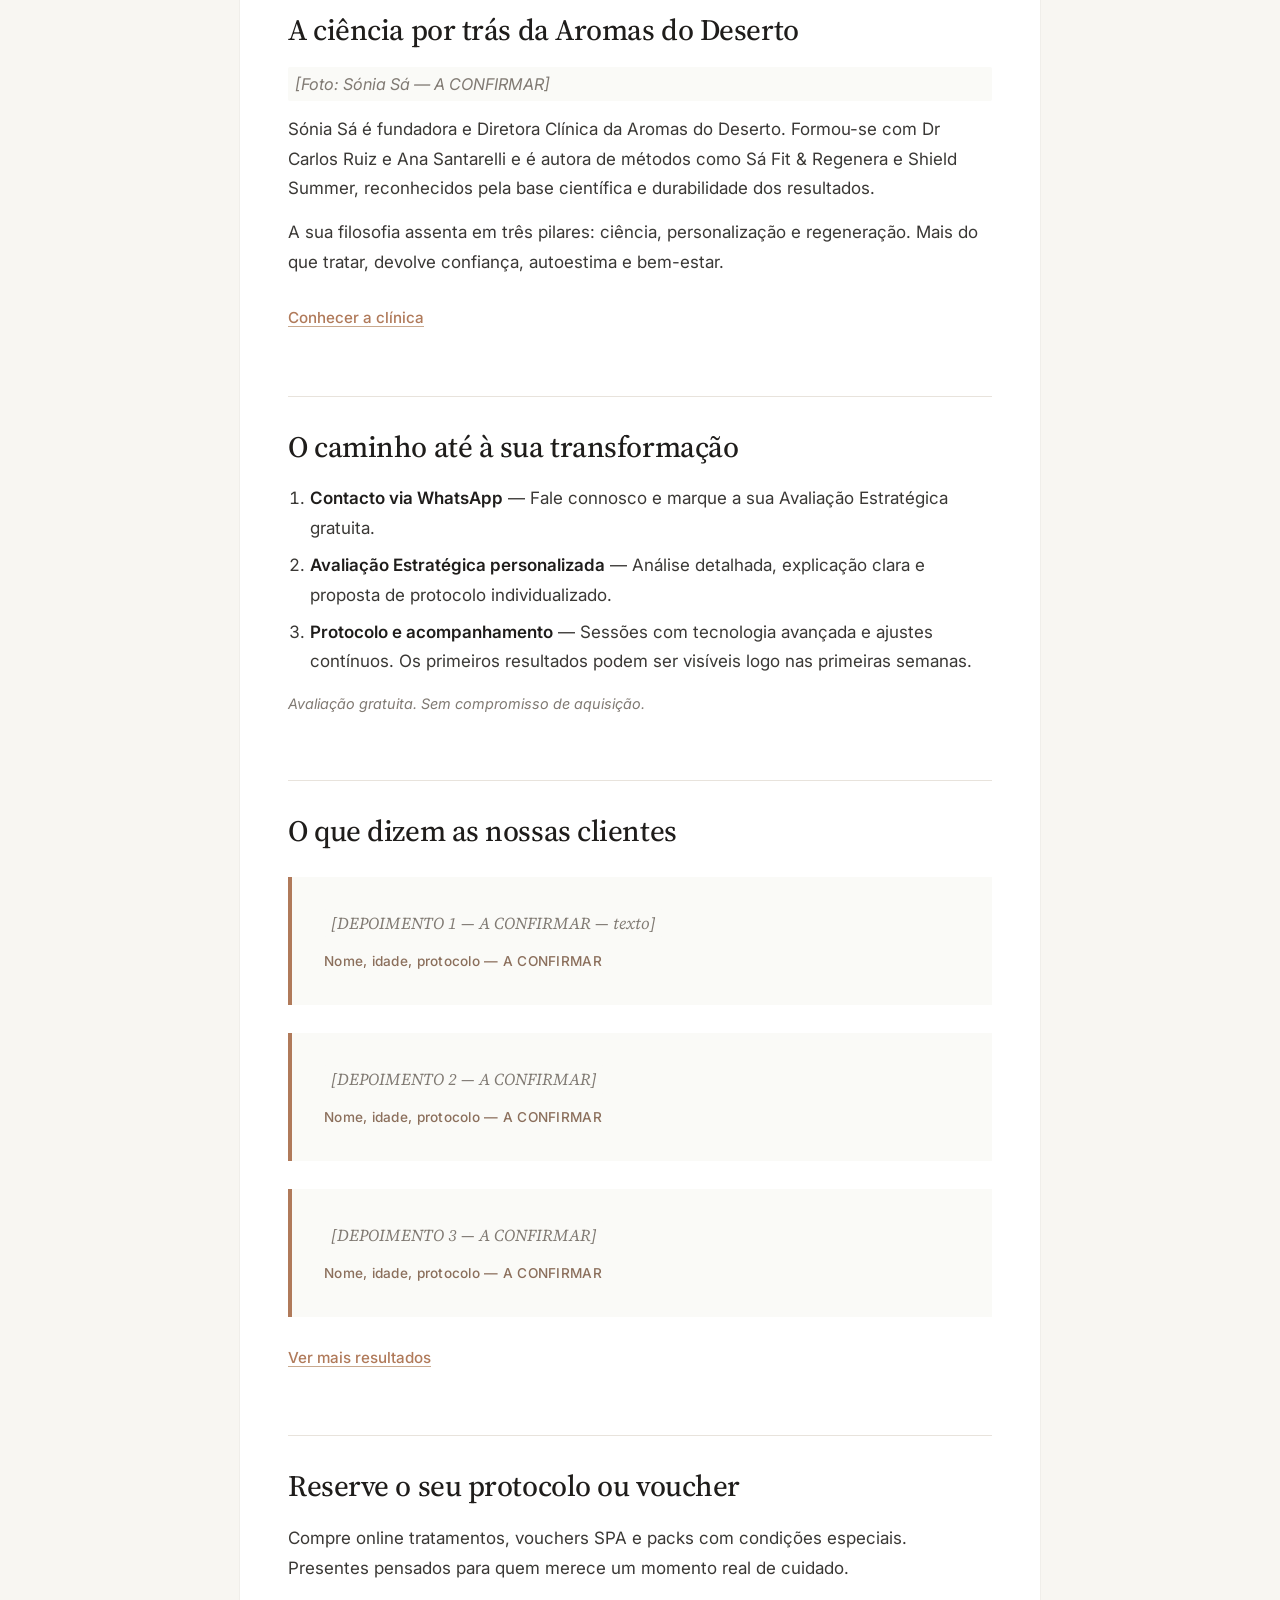
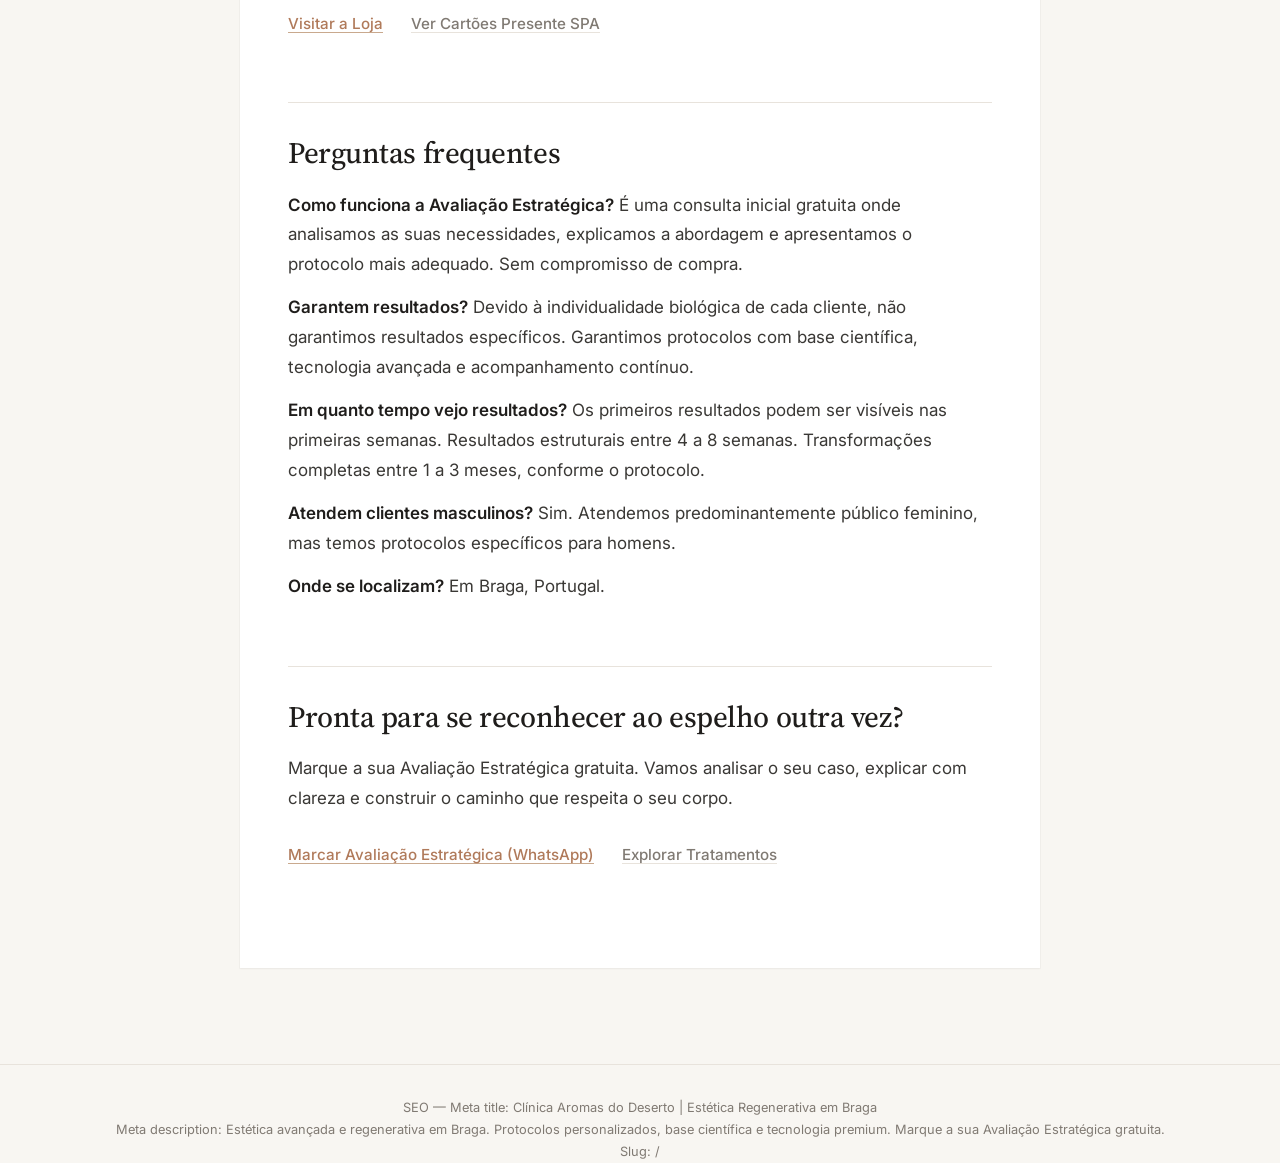
==== commit 11f7a62e: "Visual upgrade: stronger hierarchy + product cards + heroes" ====
--- a/index.html
+++ b/index.html
@@ -6,10 +6,10 @@
 <title>Home | Clínica Aromas do Deserto</title>
 <link rel="stylesheet" href="assets/style.css">
 </head>
-<body>
+<body id="topo">
 
 <nav>
-  <a href="index.html">Home</a>
+  <a href="index.html" class="active">Home</a>
   <a href="sobre.html">Sobre</a>
   <a href="metodo.html">Método</a>
   <a href="tratamentos.html">Tratamentos</a>
@@ -19,17 +19,20 @@
   <a href="politicas.html">Políticas</a>
 </nav>
 
+<div class="page">
+
+<div class="hero">
 <span class="tag">Página: Home — PT-PT — Framework: AIDA + autoridade + prova social</span>
 
 <h1>Estética regenerativa que respeita a fisiologia do seu corpo</h1>
-<p>Em Braga, a Clínica Aromas do Deserto une ciência, tecnologia avançada e protocolos personalizados para transformações reais e duradouras. Nada de tratamentos padronizados.</p>
+<p class="lead">Em Braga, a Clínica Aromas do Deserto une ciência, tecnologia avançada e protocolos personalizados para transformações reais e duradouras. Nada de tratamentos padronizados.</p>
 
 <div class="cta">
   <a href="contacto.html">Marcar Avaliação Estratégica (WhatsApp)</a>
   <a href="tratamentos.html">Explorar Tratamentos</a>
 </div>
 <p class="note">Avaliação gratuita. Diagnóstico personalizado. Sem compromisso.</p>
-
+</div>
 <h2>Faixa de prova social</h2>
 <p>Clínica fundada e dirigida por Sónia Sá, referência em estética regenerativa em Portugal. Trabalhamos com marcas premium de base científica.</p>
 <ul>
@@ -126,6 +129,8 @@
   <a href="tratamentos.html">Explorar Tratamentos</a>
 </div>
 
+</div>
+
 <footer>
 SEO — Meta title: Clínica Aromas do Deserto | Estética Regenerativa em Braga<br>
 Meta description: Estética avançada e regenerativa em Braga. Protocolos personalizados, base científica e tecnologia premium. Marque a sua Avaliação Estratégica gratuita.<br>
--- a/assets/style.css
+++ b/assets/style.css
@@ -1,30 +1,33 @@
-/* Preview minimalista — leitura tipo artigo premium (Stripe blog / iA / Notion docs) */
-
-@import url('https://fonts.googleapis.com/css2?family=Source+Serif+4:ital,wght@0,400;0,600;1,400&family=Inter:wght@400;500;600&display=swap');
+/* Preview minimalista — pagina elegante tipo Stripe Press / Apple Newsroom / iA */
+
+@import url('https://fonts.googleapis.com/css2?family=Source+Serif+4:ital,wght@0,400;0,500;0,600;1,400&family=Inter:wght@400;500;600&display=swap');
 
 :root {
   --ink: #1f1d1b;
-  --ink-soft: #4a4744;
+  --ink-soft: #3a3835;
   --muted: #807a73;
+  --accent-muted: #8b6f5c;
   --rule: #e8e3dc;
-  --bg: #fffdfa;
-  --surface: #f8f5ef;
-  --accent: #b07a5a;     /* terracota suave */
+  --rule-soft: #efeae3;
+  --bg: #f8f6f2;            /* off-white quente */
+  --paper: #ffffff;          /* container central */
+  --surface: #fafaf7;        /* cards, blockquote */
+  --surface-toc: #f8f5ef;
+  --accent: #b07a5a;         /* terracota suave */
   --accent-soft: #c9a98e;
   --serif: "Source Serif 4", "Iowan Old Style", "Apple Garamond", Georgia, "Times New Roman", serif;
   --sans: "Inter", system-ui, -apple-system, "Segoe UI", Roboto, "Helvetica Neue", Arial, sans-serif;
 }
 
 * { box-sizing: border-box; }
-html { -webkit-text-size-adjust: 100%; }
+html { -webkit-text-size-adjust: 100%; background: var(--bg); }
 
 body {
   font-family: var(--sans);
-  max-width: 780px;
-  margin: 0 auto;
-  padding: 2.5rem 1.5rem 5rem;
-  line-height: 1.7;
-  color: var(--ink);
+  margin: 0;
+  padding: 0;
+  line-height: 1.75;
+  color: var(--ink-soft);
   background: var(--bg);
   font-size: 17px;
   font-feature-settings: "kern", "liga";
@@ -32,48 +35,129 @@
   -moz-osx-font-smoothing: grayscale;
 }
 
-/* Tipografia — serif para titulos, sans para corpo */
+/* === Container central — paper sobre off-white === */
+.page,
+body > nav,
+body > .tag,
+body > h1,
+body > h2,
+body > h3,
+body > h4,
+body > p,
+body > ul,
+body > ol,
+body > div,
+body > blockquote,
+body > table,
+body > hr,
+body > footer,
+body > section,
+body > main {
+  /* placeholder; real layout via .page wrapper inserido nos htmls */
+}
+
+/* Quando os htmls usam wrapper .page */
+.page {
+  max-width: 800px;
+  margin: 2rem auto 5rem;
+  background: var(--paper);
+  padding: 4rem 3rem;
+  box-shadow: 0 1px 2px rgba(0,0,0,0.04), 0 0 0 1px rgba(0,0,0,0.02);
+  border-radius: 0;
+}
+
+/* Fallback: HTMLs sem wrapper ainda funcionam — body simula container */
+body:not(:has(.page)) {
+  max-width: 800px;
+  margin: 0 auto;
+  padding: 4rem 3rem 5rem;
+  background: var(--paper);
+  box-shadow: 0 1px 2px rgba(0,0,0,0.04);
+}
+
+/* === Tipografia === */
 h1, h2, h3, h4 {
   font-family: var(--serif);
   color: var(--ink);
-  line-height: 1.25;
-  letter-spacing: -0.01em;
-  font-weight: 600;
+  line-height: 1.15;
+  letter-spacing: -0.015em;
 }
 
 h1 {
-  font-size: 2.25rem;
-  margin: 1rem 0 1.25rem;
-  letter-spacing: -0.02em;
+  font-size: 3rem;
+  margin: 0 0 1.25rem;
+  font-weight: 600;
+  line-height: 1.1;
+  letter-spacing: -0.025em;
+}
+
+h2 {
+  font-size: 1.85rem;
+  font-weight: 500;
+  margin: 4rem 0 1.25rem;
+  padding-top: 2rem;
+  border-top: 1px solid var(--rule);
   line-height: 1.2;
 }
 
-h2 {
-  font-size: 1.6rem;
-  margin: 3.5rem 0 1rem;
-  padding-top: 2.5rem;
-  border-top: 1px solid var(--rule);
-}
-
 h3 {
+  font-family: var(--sans);
+  font-size: 1.25rem;
+  font-weight: 600;
+  margin: 2.5rem 0 0.6rem;
+  letter-spacing: -0.005em;
+  color: var(--ink);
+}
+
+h4 {
+  font-family: var(--sans);
+  font-size: 1rem;
+  font-weight: 600;
+  margin: 1.75rem 0 0.5rem;
+  text-transform: uppercase;
+  letter-spacing: 0.05em;
+  color: var(--ink);
+}
+
+p { margin: 0.85rem 0; color: var(--ink-soft); }
+strong { color: var(--ink); font-weight: 600; }
+
+ul, ol { padding-left: 1.4rem; margin: 0.85rem 0; color: var(--ink-soft); }
+li { margin: 0.45rem 0; }
+
+/* === Hero (primeira secao com tag + h1 + lead + hr) === */
+.hero {
+  padding-bottom: 3rem;
+  margin-bottom: 1rem;
+  border-bottom: 1px solid var(--rule);
+}
+.hero .tag {
+  margin-bottom: 1.5rem;
+}
+.hero h1 {
+  margin-top: 0;
+}
+.hero .lead {
   font-size: 1.2rem;
-  margin: 2rem 0 0.6rem;
-  font-weight: 600;
-}
-
-h4 {
-  font-size: 1.05rem;
-  margin: 1.5rem 0 0.4rem;
-  font-weight: 600;
-}
-
-p { margin: 0.75rem 0; color: var(--ink-soft); }
-strong { color: var(--ink); font-weight: 600; }
-
-ul, ol { padding-left: 1.4rem; margin: 0.75rem 0; color: var(--ink-soft); }
-li { margin: 0.4rem 0; }
-
-/* Links — sublinhado fino, accent terracota */
+  color: var(--muted);
+  line-height: 1.6;
+  margin: 0.5rem 0 1.5rem;
+  font-weight: 400;
+}
+
+/* === Tag — uppercase tracked === */
+.tag {
+  display: inline-block;
+  font-family: var(--sans);
+  font-size: 0.72rem;
+  color: var(--accent);
+  margin-bottom: 1rem;
+  letter-spacing: 0.12em;
+  text-transform: uppercase;
+  font-weight: 600;
+}
+
+/* === Links === */
 a {
   color: var(--accent);
   text-decoration: underline;
@@ -87,54 +171,59 @@
   text-decoration-color: var(--ink);
 }
 
-/* Nav topo — discreto, espacado */
+/* === Nav topo — centralizado, dot separator === */
 nav {
   border-bottom: 1px solid var(--rule);
-  padding-bottom: 1.25rem;
-  margin-bottom: 2.5rem;
+  padding: 1.5rem 0;
+  margin: 0 0 3rem;
+  font-family: var(--sans);
   font-size: 0.875rem;
-  font-family: var(--sans);
+  text-align: center;
   letter-spacing: 0.01em;
 }
 nav a {
-  margin-right: 1.25rem;
   display: inline-block;
-  margin-bottom: 0.35rem;
+  margin: 0 0.65rem;
   color: var(--muted);
   text-decoration: none;
   font-weight: 500;
+  position: relative;
+}
+nav a + a::before {
+  content: "·";
+  position: absolute;
+  left: -0.7rem;
+  color: var(--rule);
+  font-weight: 400;
 }
 nav a:hover {
   color: var(--ink);
-  text-decoration: underline;
-  text-decoration-thickness: 1px;
-  text-underline-offset: 4px;
-}
-
-/* Tag de pagina (label superior discreto) */
-.tag {
-  display: inline-block;
-  font-size: 0.75rem;
-  color: var(--muted);
-  margin-bottom: 1.25rem;
-  letter-spacing: 0.08em;
-  text-transform: uppercase;
-  font-weight: 500;
-}
-
-/* CTA — links sublinhados em accent, nao botoes */
+}
+nav a.active {
+  color: var(--accent);
+  font-weight: 600;
+}
+
+/* === CTAs (links sublinhados) === */
 .cta {
-  margin: 1.5rem 0 2rem;
+  margin: 1.75rem 0 2.25rem;
+  font-family: var(--sans);
   font-size: 0.95rem;
 }
 .cta a {
   margin-right: 1.5rem;
   font-weight: 500;
 }
-.cta a + a { color: var(--muted); text-decoration-color: var(--rule); }
-.cta a + a:hover { color: var(--ink); text-decoration-color: var(--ink); }
-
-/* Microcopy/note */
+.cta a + a {
+  color: var(--muted);
+  text-decoration-color: var(--rule);
+}
+.cta a + a:hover {
+  color: var(--ink);
+  text-decoration-color: var(--ink);
+}
+
+/* === Note discreta === */
 .note {
   font-size: 0.9rem;
   color: var(--muted);
@@ -142,156 +231,251 @@
   margin: 0.5rem 0;
 }
 
-/* Tabelas — muito leves */
+/* Texto de apoio (preco, duracao) */
+.support, .meta-info {
+  color: var(--accent-muted);
+  font-weight: 500;
+}
+
+/* === Tabelas === */
 table {
   border-collapse: collapse;
   width: 100%;
-  margin: 1.25rem 0;
+  margin: 1.5rem 0;
   font-size: 0.95rem;
 }
 th, td {
-  border-bottom: 1px solid var(--rule);
-  padding: 0.75rem 0.5rem;
+  padding: 0.75rem 0.6rem;
   text-align: left;
   vertical-align: top;
+  border-bottom: 1px solid var(--rule);
 }
 th {
   background: transparent;
-  font-weight: 600;
-  color: var(--ink);
-  font-size: 0.8rem;
+  color: var(--ink);
+  font-family: var(--sans);
+  font-size: 0.72rem;
+  font-weight: 600;
   text-transform: uppercase;
-  letter-spacing: 0.06em;
-  border-bottom: 1px solid var(--ink);
+  letter-spacing: 0.08em;
+  border-bottom: 2px solid var(--ink);
   padding-bottom: 0.6rem;
 }
 td { color: var(--ink-soft); }
 tr:last-child td { border-bottom: 0; }
 
-/* Blockquote elegante */
+/* === Blockquote === */
 blockquote {
-  border-left: 2px solid var(--accent);
-  margin: 1.5rem 0;
-  padding: 0.25rem 0 0.25rem 1.25rem;
+  background: var(--surface);
+  border-left: 4px solid var(--accent);
+  margin: 1.75rem 0;
+  padding: 2rem;
   color: var(--ink-soft);
   font-family: var(--serif);
   font-style: italic;
-  font-size: 1.05rem;
+  font-size: 1.1rem;
   line-height: 1.6;
 }
 blockquote cite {
   display: block;
-  margin-top: 0.5rem;
+  margin-top: 0.85rem;
   font-family: var(--sans);
   font-style: normal;
   font-size: 0.85rem;
-  color: var(--muted);
-}
-
-/* HR discreto */
+  font-weight: 500;
+  color: var(--accent-muted);
+  letter-spacing: 0.02em;
+}
+
+/* === HR === */
 hr {
   border: 0;
   border-top: 1px solid var(--rule);
-  margin: 2.5rem 0;
-}
-
-/* Footer */
+  margin: 3rem 0;
+}
+
+/* === Footer === */
 footer {
-  margin-top: 4rem;
-  padding-top: 1.5rem;
+  margin-top: 6rem;
+  padding-top: 2rem;
   border-top: 1px solid var(--rule);
+  font-family: var(--sans);
   font-size: 0.8rem;
   color: var(--muted);
-  font-family: var(--sans);
-  line-height: 1.6;
-}
-
-/* Placeholder (a confirmar) */
+  line-height: 1.7;
+  text-align: center;
+}
+
+/* === Placeholder === */
 .placeholder {
   color: var(--muted);
   font-style: italic;
   background: var(--surface);
-  padding: 0.15rem 0.4rem;
+  padding: 0.18rem 0.45rem;
   border-radius: 2px;
   font-size: 0.95em;
 }
 
-/* === Loja: produto com diferenciacao discreta === */
-/* H3 dentro de cat-* recebe leve borda lateral */
-[id^="cat-"] ~ h3,
+/* === Loja: cards de produto === */
+.product {
+  background: var(--surface);
+  border-left: 3px solid var(--accent);
+  border-radius: 4px;
+  padding: 1.5rem 1.75rem;
+  margin: 0 0 1.5rem;
+}
 .product h3 {
-  /* padrao herdado — overrides via container */
-}
-
-/* Cada produto: o paragrafo logo apos o h3 dentro de uma categoria
-   ganha um leve recuo + borda esquerda. Como nao temos wrapper,
-   aplicamos via adjacency. Para garantir uniformidade adicionamos
-   classe .product-card via instructions abaixo se quisermos.
-   Por ora, tratamos via h3 + p (selector geral funciona em loja). */
-
+  margin: 0 0 0.5rem;
+  font-family: var(--sans);
+  font-size: 1.15rem;
+  color: var(--ink);
+}
+.product p {
+  margin: 0.4rem 0;
+}
+.product .price {
+  display: inline-block;
+  color: var(--accent);
+  font-weight: 600;
+  font-size: 1.05rem;
+  margin: 0.25rem 0 0.5rem;
+}
+.product .duration {
+  color: var(--accent-muted);
+  font-weight: 500;
+  font-size: 0.9rem;
+}
+.product .product-cta {
+  display: inline-block;
+  margin-top: 0.6rem;
+  font-family: var(--sans);
+  font-size: 0.9rem;
+  font-weight: 500;
+  color: var(--accent);
+}
+
+/* Fallback automatico: h3 + p adjacente nas listagens da loja vira card */
 main h3 + p,
+.shop h3 + p,
 body > h3 + p {
-  border-left: 2px solid var(--rule);
-  padding: 0.5rem 0 0.5rem 1rem;
-  margin-left: 0;
-  background: linear-gradient(to right, var(--surface) 0%, transparent 60%);
-  border-radius: 0 2px 2px 0;
-}
-main h3 + p:hover,
-body > h3 + p:hover {
-  border-left-color: var(--accent-soft);
-}
-
-/* Preco em destaque sutil dentro do paragrafo de produto */
-strong + em, em.price { color: var(--accent); }
-
-/* TOC da loja (lista de categorias) — duas colunas no desktop */
-ol#toc, body > h2#categorias + ol {
+  background: var(--surface);
+  border-left: 3px solid var(--accent);
+  border-radius: 4px;
+  padding: 1.25rem 1.5rem;
+  margin: 0.4rem 0 1.4rem;
+}
+
+/* preco em destaque */
+em.price, strong.price, span.price {
+  color: var(--accent);
+  font-weight: 600;
+  font-style: normal;
+}
+
+/* === TOC da loja === */
+.toc-box,
+ol#toc,
+body > h2#categorias + ol {
+  background: var(--surface-toc);
+  padding: 2rem;
+  border-radius: 4px;
+  list-style: none;
+  padding-left: 2rem;
   columns: 2;
   column-gap: 2rem;
-  list-style-position: inside;
-  padding-left: 0;
-}
-@media (max-width: 640px) {
-  ol#toc, body > h2#categorias + ol { columns: 1; }
-}
+  margin: 1.5rem 0 2.5rem;
+}
+.toc-box li,
+ol#toc li,
 body > h2#categorias + ol li {
   break-inside: avoid;
   margin: 0.45rem 0;
-  padding: 0.15rem 0;
+  padding: 0.2rem 0;
   border-bottom: 1px dotted var(--rule);
-}
+  list-style: none;
+  counter-increment: cat;
+  position: relative;
+  padding-left: 1.5rem;
+}
+.toc-box li::before,
+ol#toc li::before,
+body > h2#categorias + ol li::before {
+  content: counter(cat) ".";
+  position: absolute;
+  left: 0;
+  color: var(--accent);
+  font-family: var(--sans);
+  font-weight: 600;
+  font-size: 0.9rem;
+}
+ol#toc, body > h2#categorias + ol { counter-reset: cat; }
+
+.toc-box li a,
+ol#toc li a,
 body > h2#categorias + ol li a {
   text-decoration: none;
   color: var(--ink-soft);
+  font-family: var(--sans);
   font-weight: 500;
   font-size: 0.95rem;
 }
+.toc-box li a:hover,
+ol#toc li a:hover,
 body > h2#categorias + ol li a:hover {
   color: var(--accent);
-  text-decoration: underline;
-  text-decoration-thickness: 1px;
-  text-underline-offset: 3px;
-}
-
-/* H2 da loja sem regra superior quando logo apos nav */
-nav + .tag + h1 + p + .cta + h2,
-nav + .tag + h1 { /* mantem default */ }
-
-/* Mobile: ajustes de tipografia */
+}
+
 @media (max-width: 640px) {
-  body {
-    font-size: 16px;
-    padding: 1.5rem 1.25rem 4rem;
-  }
-  h1 { font-size: 1.85rem; }
-  h2 { font-size: 1.4rem; margin-top: 2.75rem; padding-top: 2rem; }
-  h3 { font-size: 1.1rem; }
-  nav a { margin-right: 0.85rem; font-size: 0.85rem; }
-}
-
-/* Selecao de texto */
+  .toc-box, ol#toc, body > h2#categorias + ol { columns: 1; }
+}
+
+/* "Voltar ao topo" fixo === */
+.back-to-top {
+  position: fixed;
+  bottom: 1.5rem;
+  right: 1.5rem;
+  background: var(--paper);
+  border: 1px solid var(--rule);
+  padding: 0.5rem 0.9rem;
+  font-family: var(--sans);
+  font-size: 0.78rem;
+  color: var(--muted);
+  text-decoration: none;
+  border-radius: 3px;
+  box-shadow: 0 1px 3px rgba(0,0,0,0.04);
+}
+.back-to-top:hover {
+  color: var(--accent);
+  border-color: var(--accent-soft);
+}
+
+/* === Selecao === */
 ::selection {
   background: var(--accent-soft);
   color: var(--ink);
 }
+
+/* === Mobile === */
+@media (max-width: 640px) {
+  .page,
+  body:not(:has(.page)) {
+    padding: 2rem 1.25rem 4rem;
+    margin: 0;
+    max-width: 100%;
+  }
+  body { font-size: 16px; }
+  h1 { font-size: 2rem; line-height: 1.15; }
+  h2 { font-size: 1.4rem; margin-top: 3rem; padding-top: 1.5rem; }
+  h3 { font-size: 1.1rem; margin-top: 2rem; }
+  h4 { font-size: 0.95rem; }
+  nav { padding: 1rem 0; margin-bottom: 2rem; }
+  nav a { margin: 0 0.4rem; font-size: 0.82rem; }
+  nav a + a::before { left: -0.5rem; }
+  .hero { padding-bottom: 2rem; }
+  .hero .lead { font-size: 1.05rem; }
+  blockquote { padding: 1.5rem; }
+  .product { padding: 1.25rem 1.4rem; }
+  .toc-box, ol#toc { padding: 1.5rem; }
+  .back-to-top { bottom: 1rem; right: 1rem; }
+  footer { margin-top: 4rem; }
+}
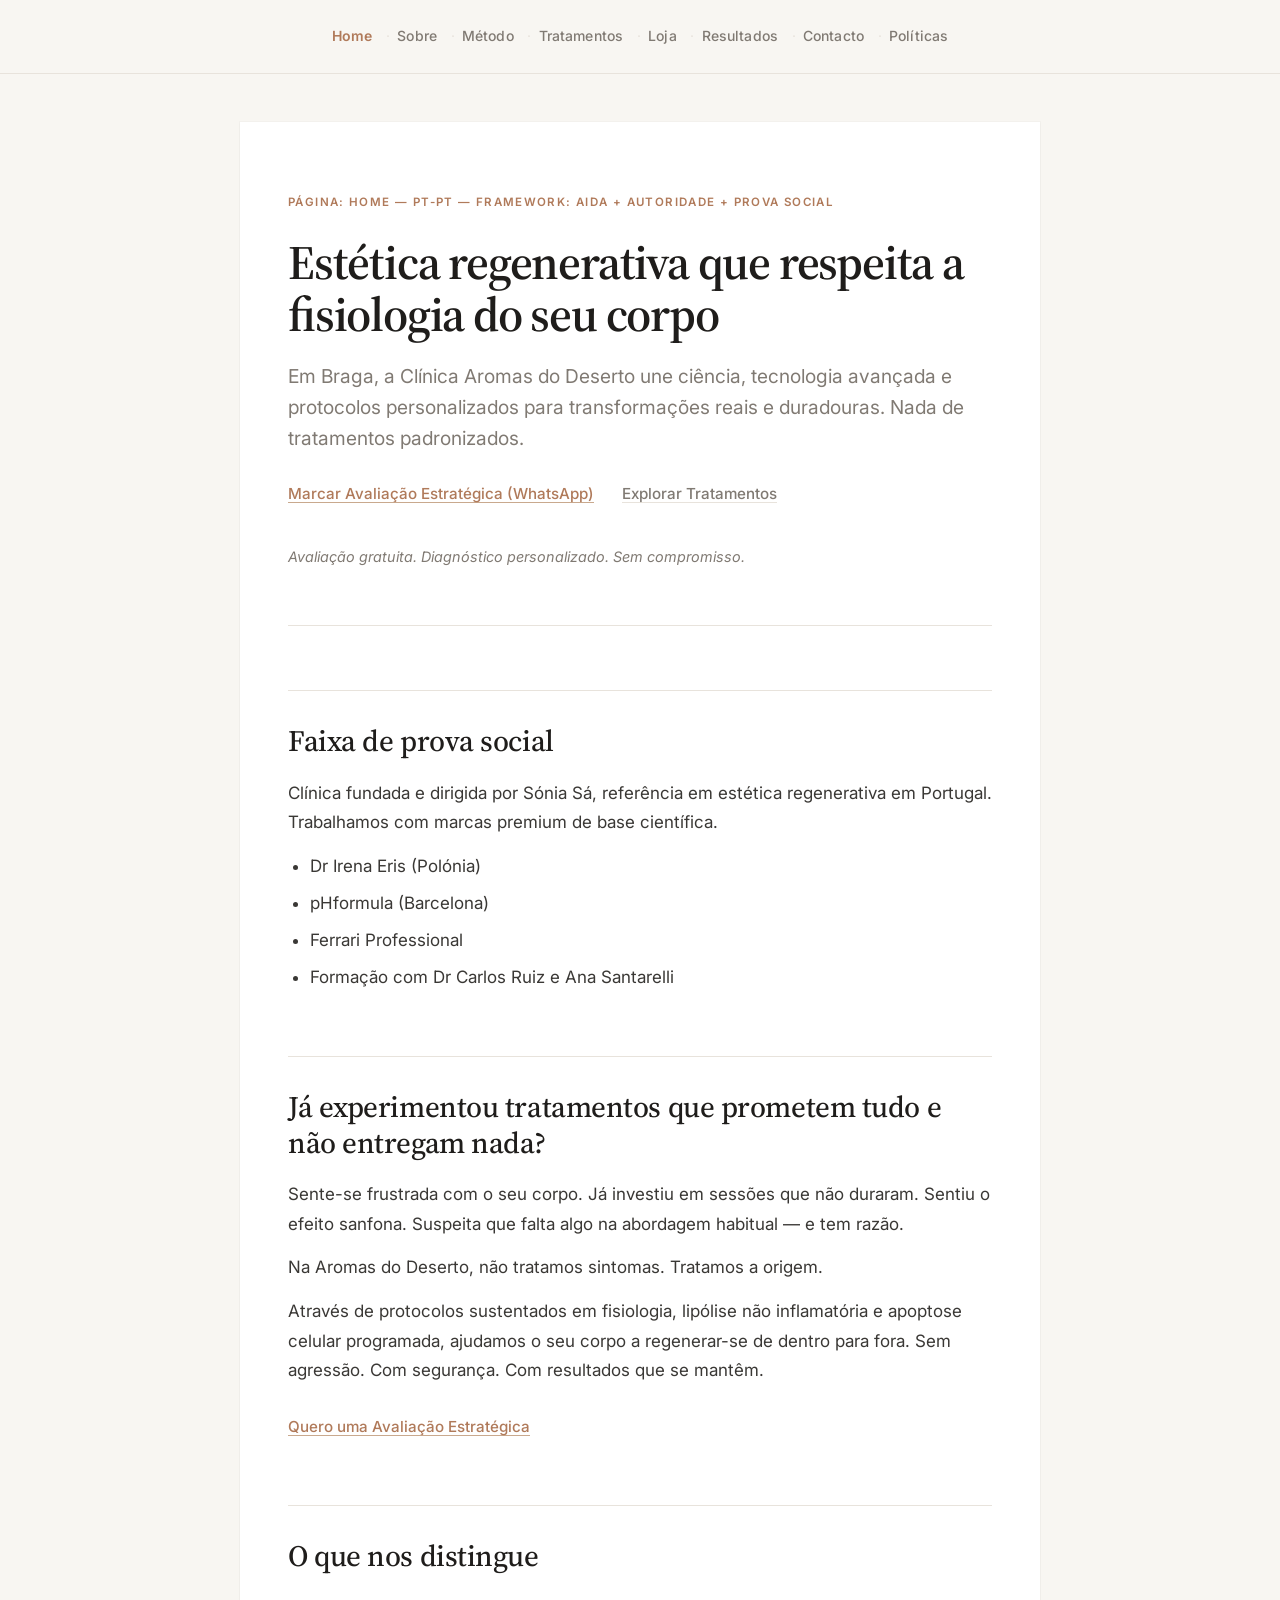
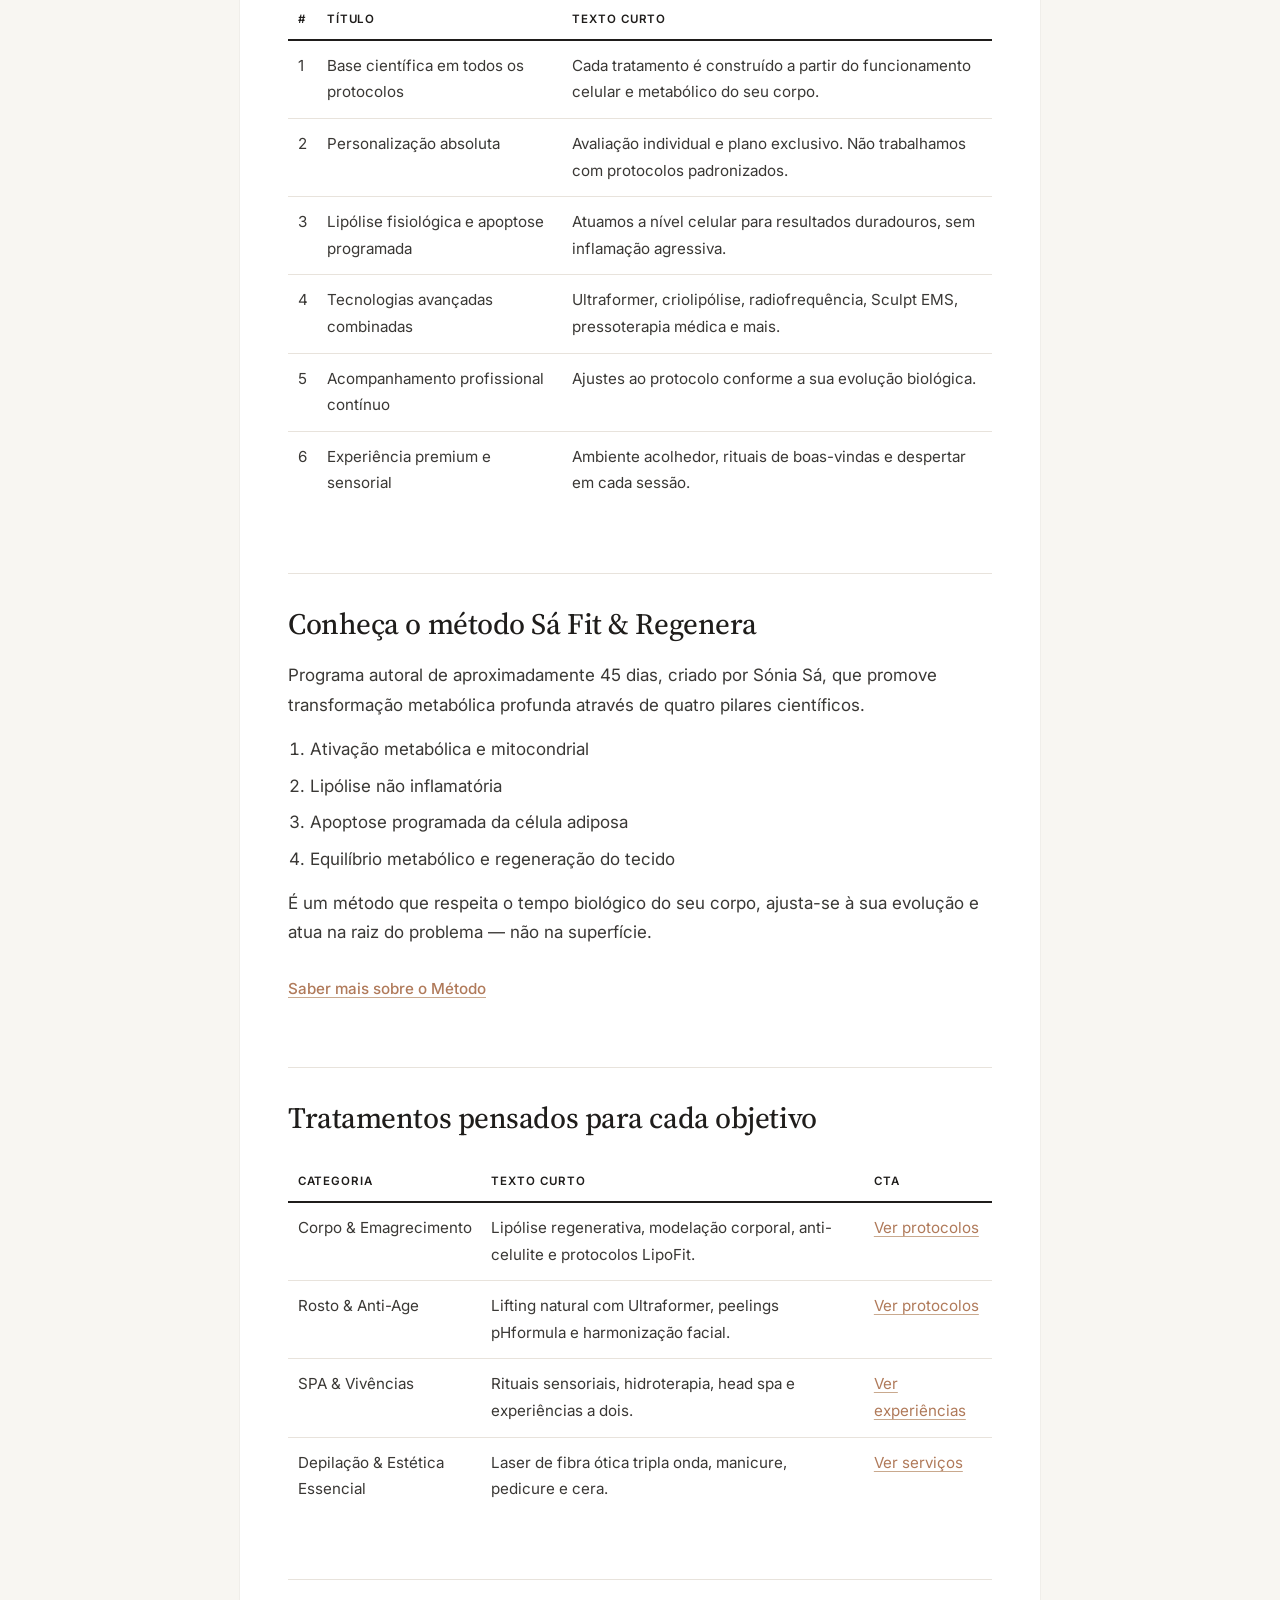
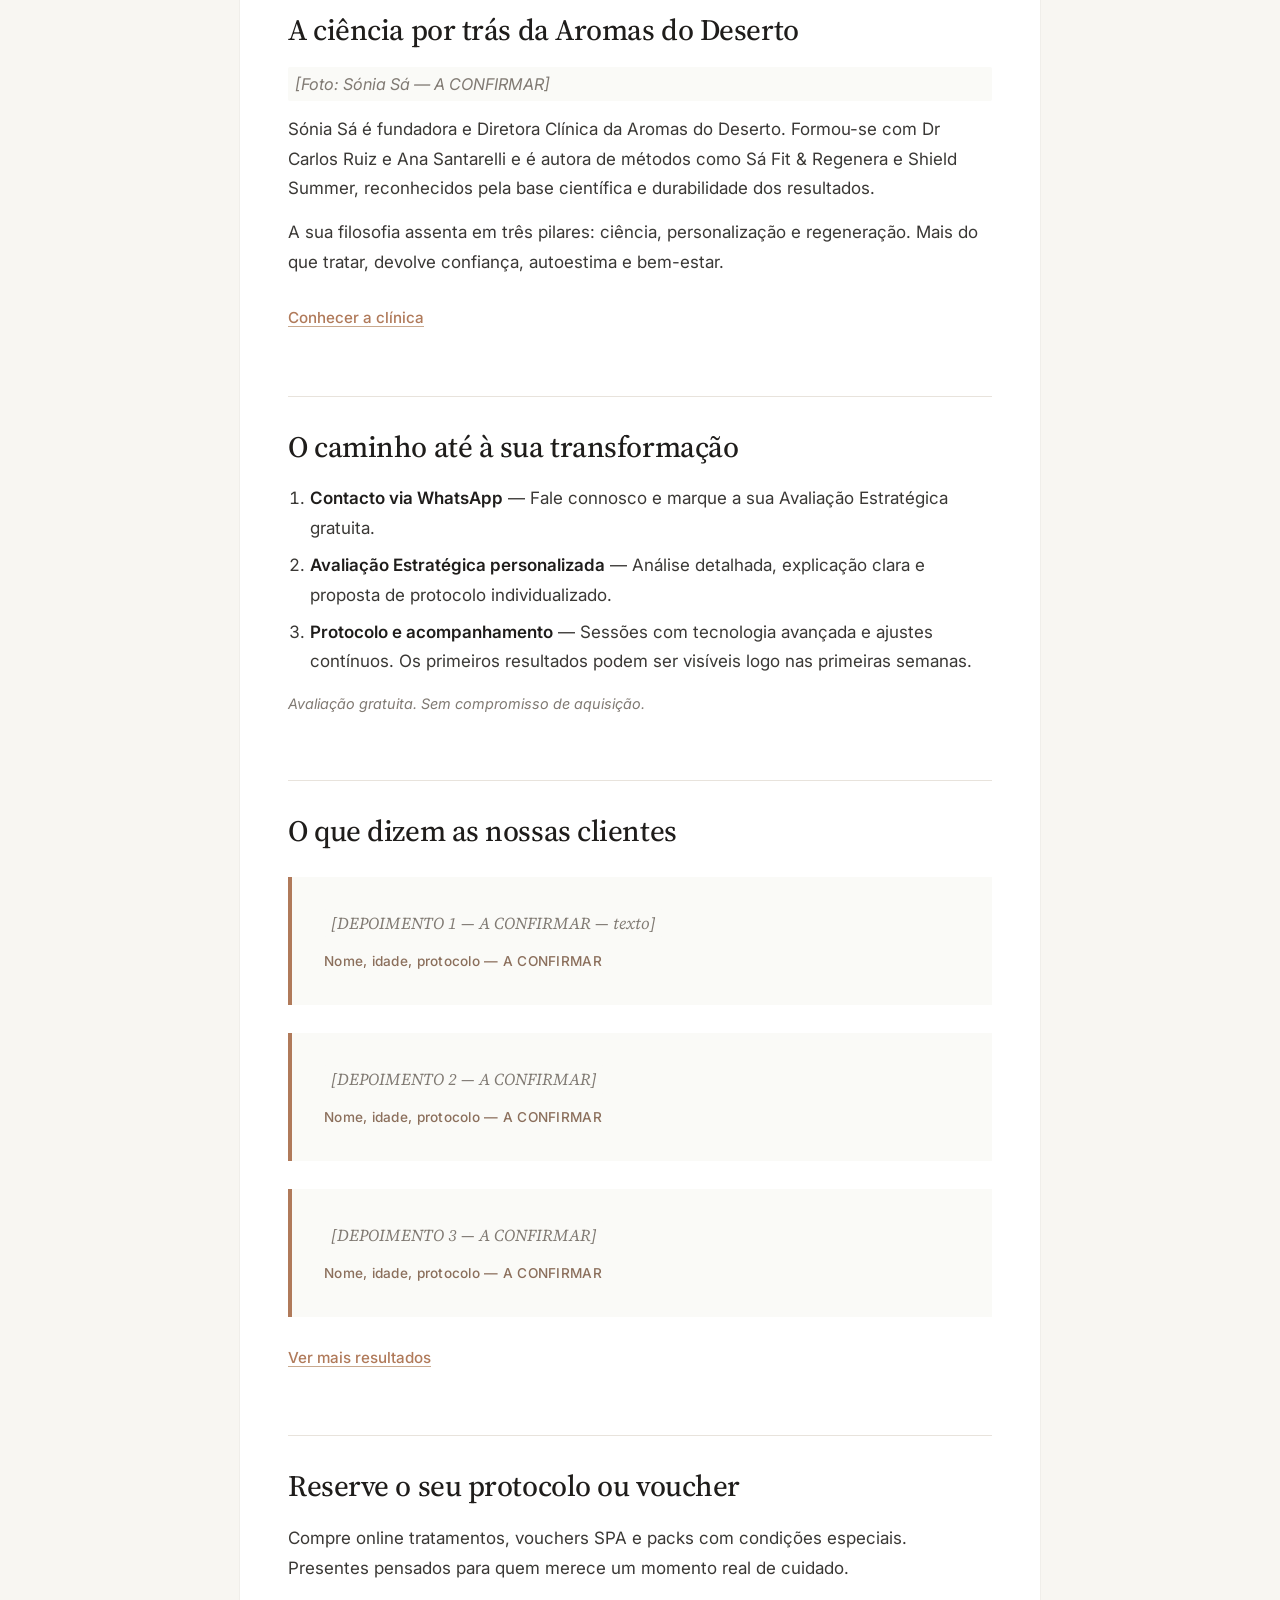
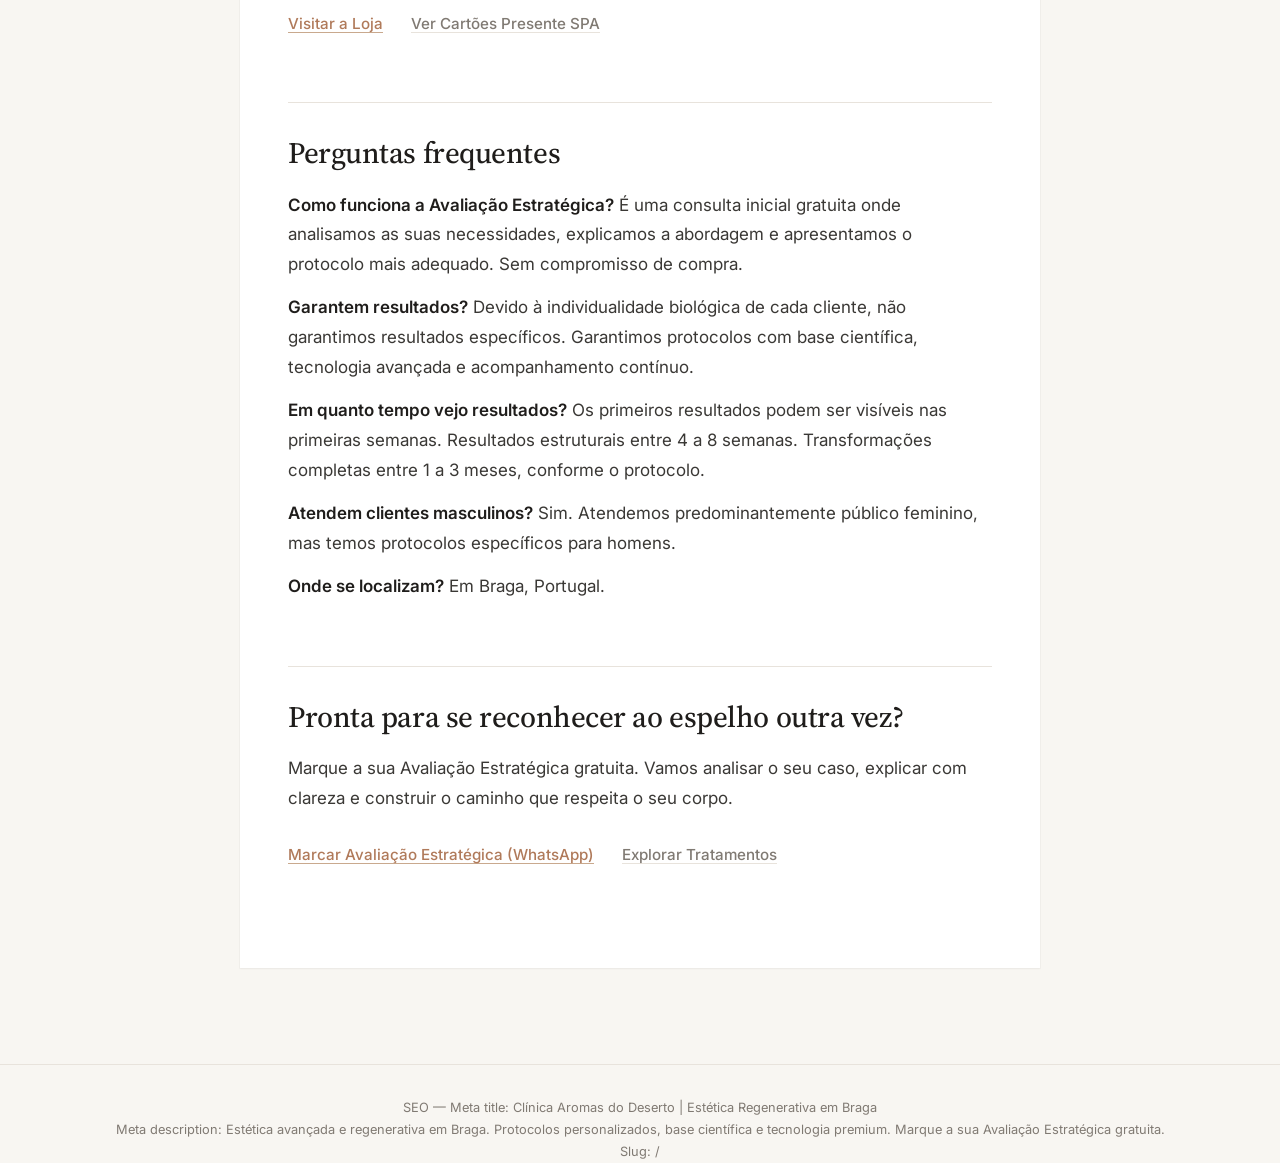
==== commit 162141a1: "Update: ortografia PT-PT (acordo ortografico)" ====
--- a/index.html
+++ b/index.html
@@ -62,7 +62,7 @@
 <h2>Conheça o método Sá Fit &amp; Regenera</h2>
 <p>Programa autoral de aproximadamente 45 dias, criado por Sónia Sá, que promove transformação metabólica profunda através de quatro pilares científicos.</p>
 <ol>
-  <li>Activação metabólica e mitocondrial</li>
+  <li>Ativação metabólica e mitocondrial</li>
   <li>Lipólise não inflamatória</li>
   <li>Apoptose programada da célula adiposa</li>
   <li>Equilíbrio metabólico e regeneração do tecido</li>
@@ -76,7 +76,7 @@
   <tr><td>Corpo &amp; Emagrecimento</td><td>Lipólise regenerativa, modelação corporal, anti-celulite e protocolos LipoFit.</td><td><a href="loja.html">Ver protocolos</a></td></tr>
   <tr><td>Rosto &amp; Anti-Age</td><td>Lifting natural com Ultraformer, peelings pHformula e harmonização facial.</td><td><a href="loja.html">Ver protocolos</a></td></tr>
   <tr><td>SPA &amp; Vivências</td><td>Rituais sensoriais, hidroterapia, head spa e experiências a dois.</td><td><a href="loja.html">Ver experiências</a></td></tr>
-  <tr><td>Depilação &amp; Estética Essencial</td><td>Laser de fibra óptica tripla onda, manicure, pedicure e cera.</td><td><a href="loja.html">Ver serviços</a></td></tr>
+  <tr><td>Depilação &amp; Estética Essencial</td><td>Laser de fibra ótica tripla onda, manicure, pedicure e cera.</td><td><a href="loja.html">Ver serviços</a></td></tr>
 </table>
 
 <h2>A ciência por trás da Aromas do Deserto</h2>
--- a/assets/style.css
+++ b/assets/style.css
@@ -355,14 +355,108 @@
 }
 
 /* Fallback automatico: h3 + p adjacente nas listagens da loja vira card */
-main h3 + p,
-.shop h3 + p,
-body > h3 + p {
-  background: var(--surface);
-  border-left: 3px solid var(--accent);
-  border-radius: 4px;
-  padding: 1.25rem 1.5rem;
-  margin: 0.4rem 0 1.4rem;
+/* (NAO aplica em h3.subcategoria) */
+main h3:not(.subcategoria) + p,
+.shop h3:not(.subcategoria) + p,
+body > h3:not(.subcategoria) + p {
+  /* nada — agora todos produtos estao em <article class="product"> */
+}
+
+/* === Loja v2: Tabela de variacoes dentro do card === */
+.product table.variations {
+  margin: 0.85rem 0 0.5rem;
+  border-collapse: collapse;
+  width: 100%;
+  font-size: 0.92rem;
+  background: var(--paper);
+  border-radius: 3px;
+  overflow: hidden;
+}
+.product table.variations thead th {
+  background: #fafaf7;
+  color: var(--ink);
+  font-family: var(--sans);
+  font-size: 0.7rem;
+  font-weight: 600;
+  text-transform: uppercase;
+  letter-spacing: 0.08em;
+  padding: 0.55rem 0.7rem;
+  text-align: left;
+  border-bottom: 1px solid var(--rule);
+}
+.product table.variations tbody td {
+  padding: 0.55rem 0.7rem;
+  border-bottom: 1px solid var(--rule);
+  color: var(--ink-soft);
+  vertical-align: top;
+}
+.product table.variations tbody tr:last-child td {
+  border-bottom: 0;
+}
+.product table.variations th.price-col,
+.product table.variations td.price-col {
+  text-align: right;
+  white-space: nowrap;
+}
+.product table.variations td.price-col {
+  color: var(--accent);
+  font-weight: 600;
+}
+
+/* Subcategoria dentro de categoria (ex: 16.1 — My Little Spa) */
+h3.subcategoria {
+  font-family: var(--sans);
+  font-size: 0.9rem;
+  text-transform: uppercase;
+  letter-spacing: 0.1em;
+  color: var(--accent-muted);
+  font-weight: 600;
+  margin: 3rem 0 1.25rem;
+  padding-top: 1.5rem;
+  border-top: 1px dashed var(--rule);
+}
+
+/* Linha de preco curto: **€90 — 60 min** | CTA: ... */
+.product .price-line {
+  margin: 0.6rem 0 0.3rem;
+  font-size: 0.95rem;
+}
+.product .price-line .price-tag {
+  display: inline-block;
+  color: var(--accent);
+  font-weight: 600;
+  margin-right: 0.6rem;
+}
+.product .price-line .cta-sep {
+  color: var(--rule);
+  margin: 0 0.4rem;
+}
+.product .price-line .cta-text {
+  color: var(--muted);
+  font-size: 0.9rem;
+}
+
+.product .cta-line {
+  margin: 0.5rem 0 0;
+  font-size: 0.9rem;
+  color: var(--muted);
+}
+.product .cta-line strong {
+  color: var(--accent-muted);
+}
+
+.product .variations-label {
+  margin: 0.85rem 0 0.3rem;
+  font-size: 0.88rem;
+  color: var(--accent-muted);
+}
+
+/* Contador de produtos no TOC */
+.cat-count {
+  color: var(--muted);
+  font-size: 0.85rem;
+  font-weight: 400;
+  margin-left: 0.25rem;
 }
 
 /* preco em destaque */
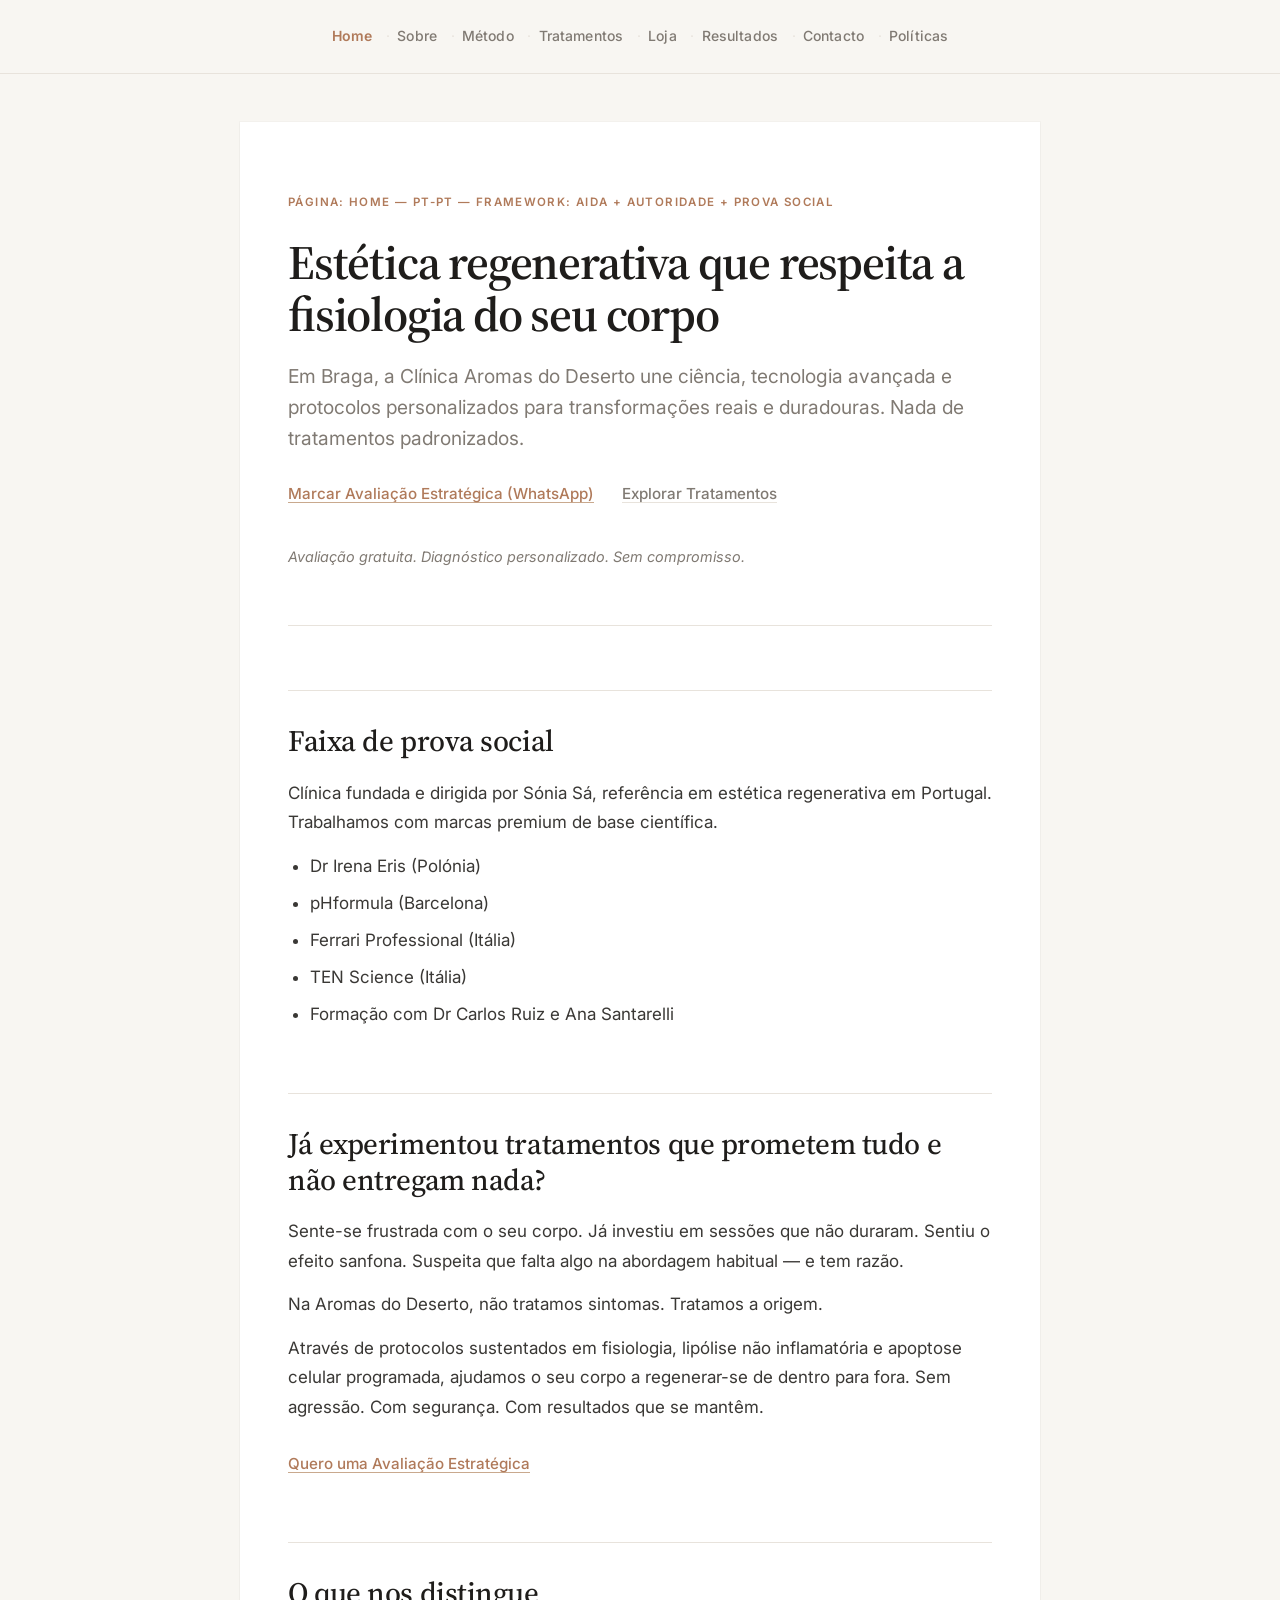
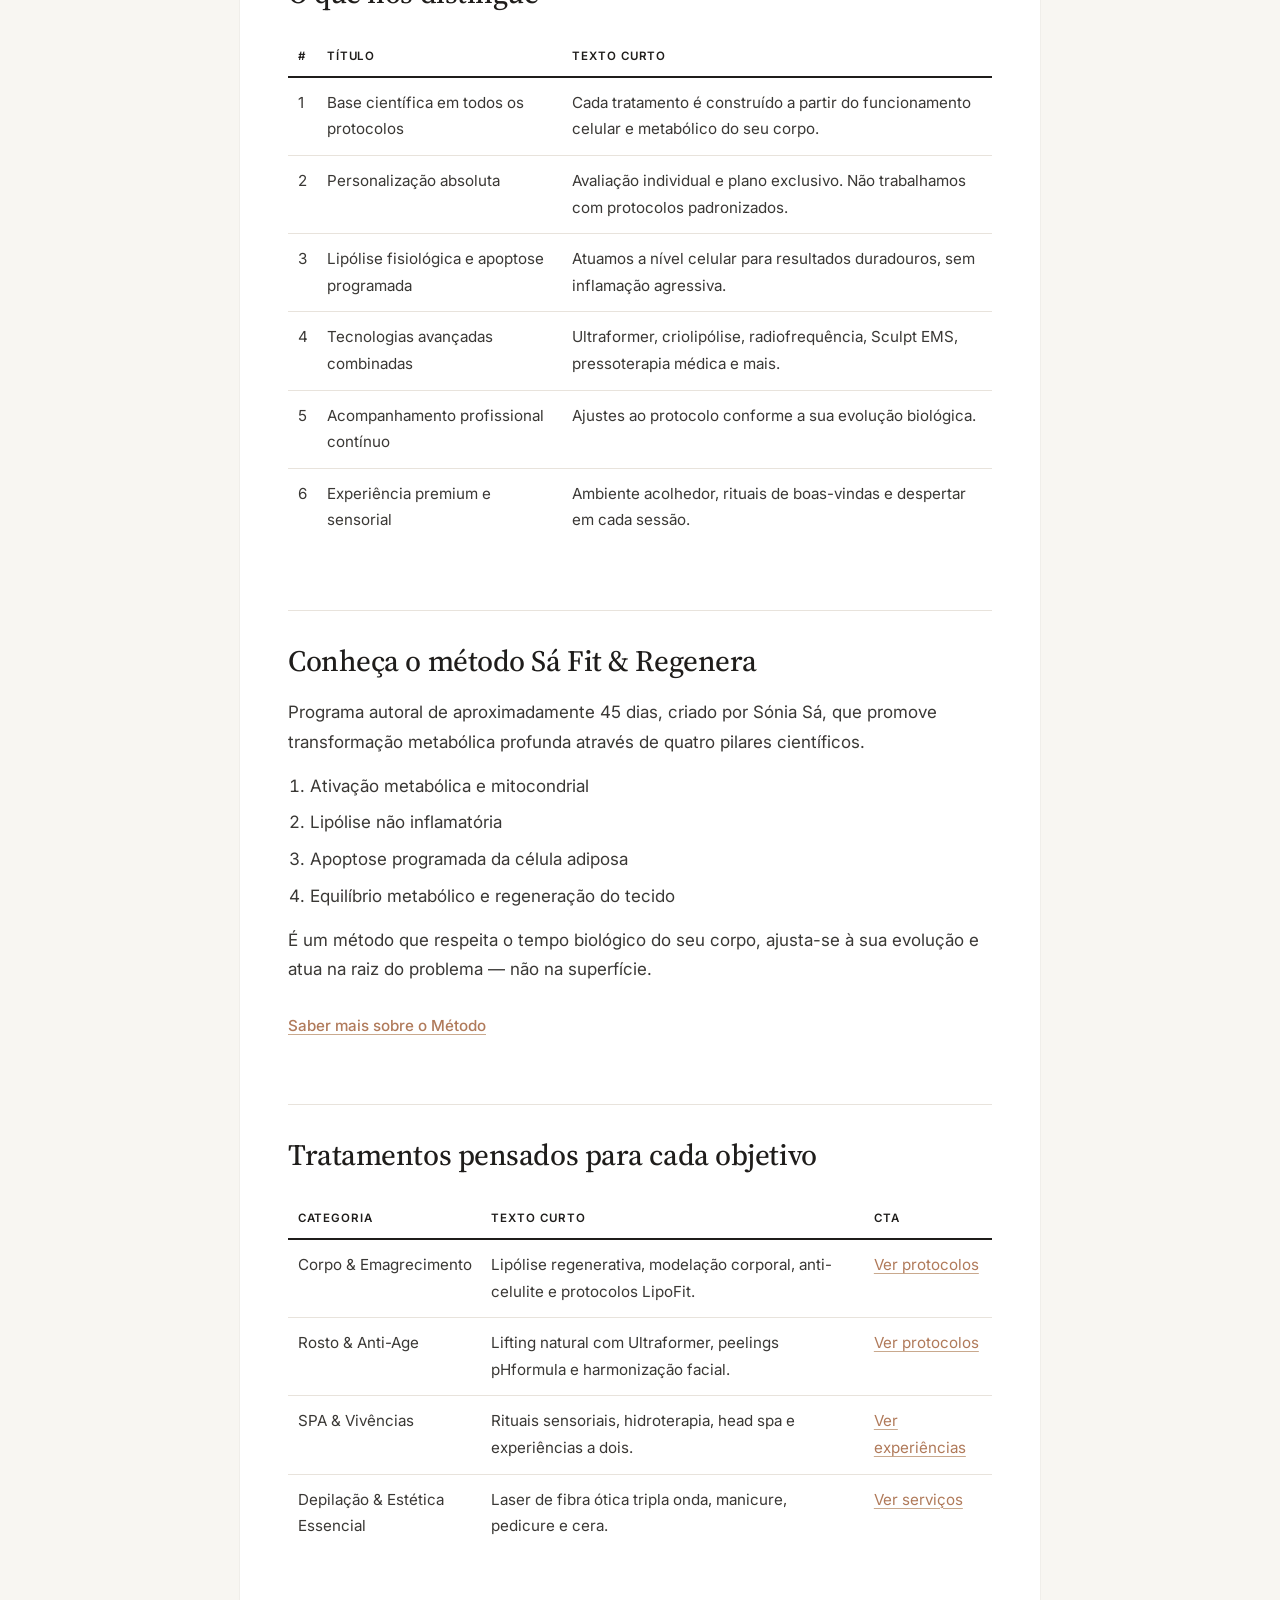
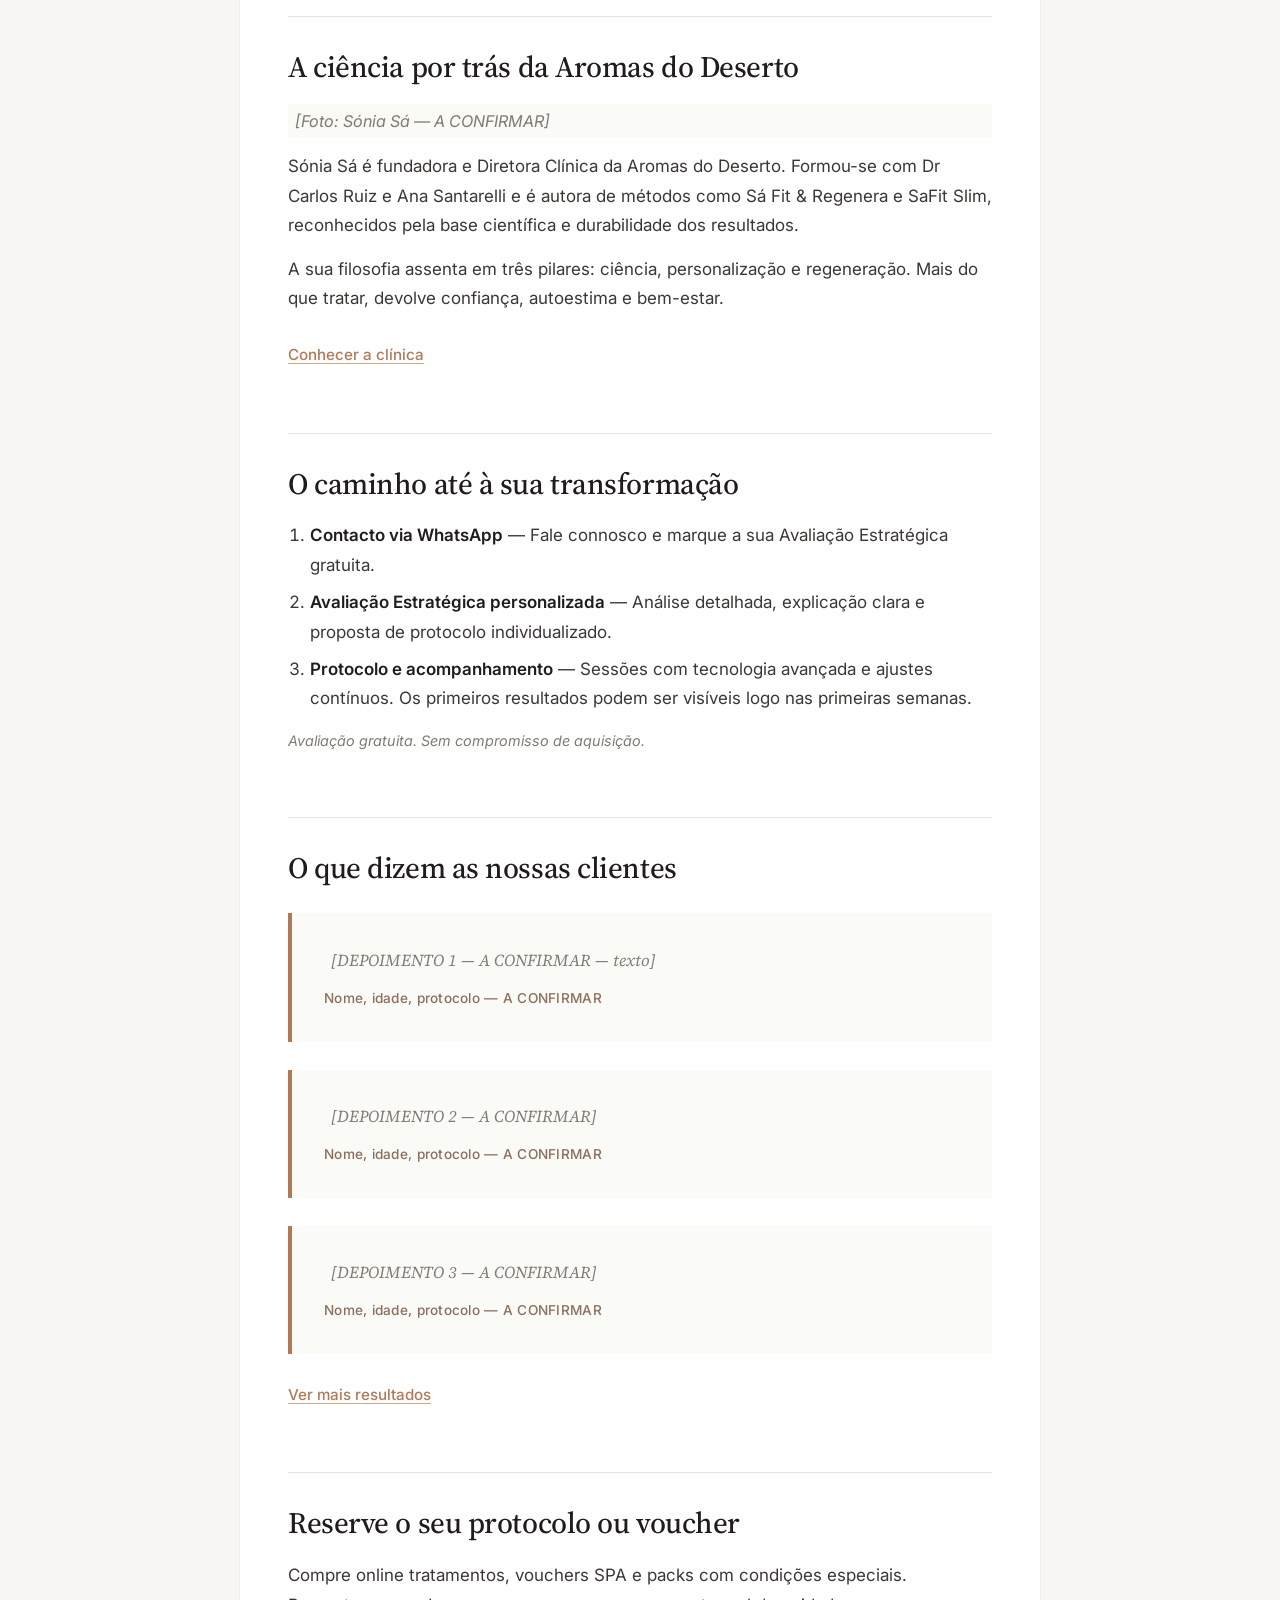
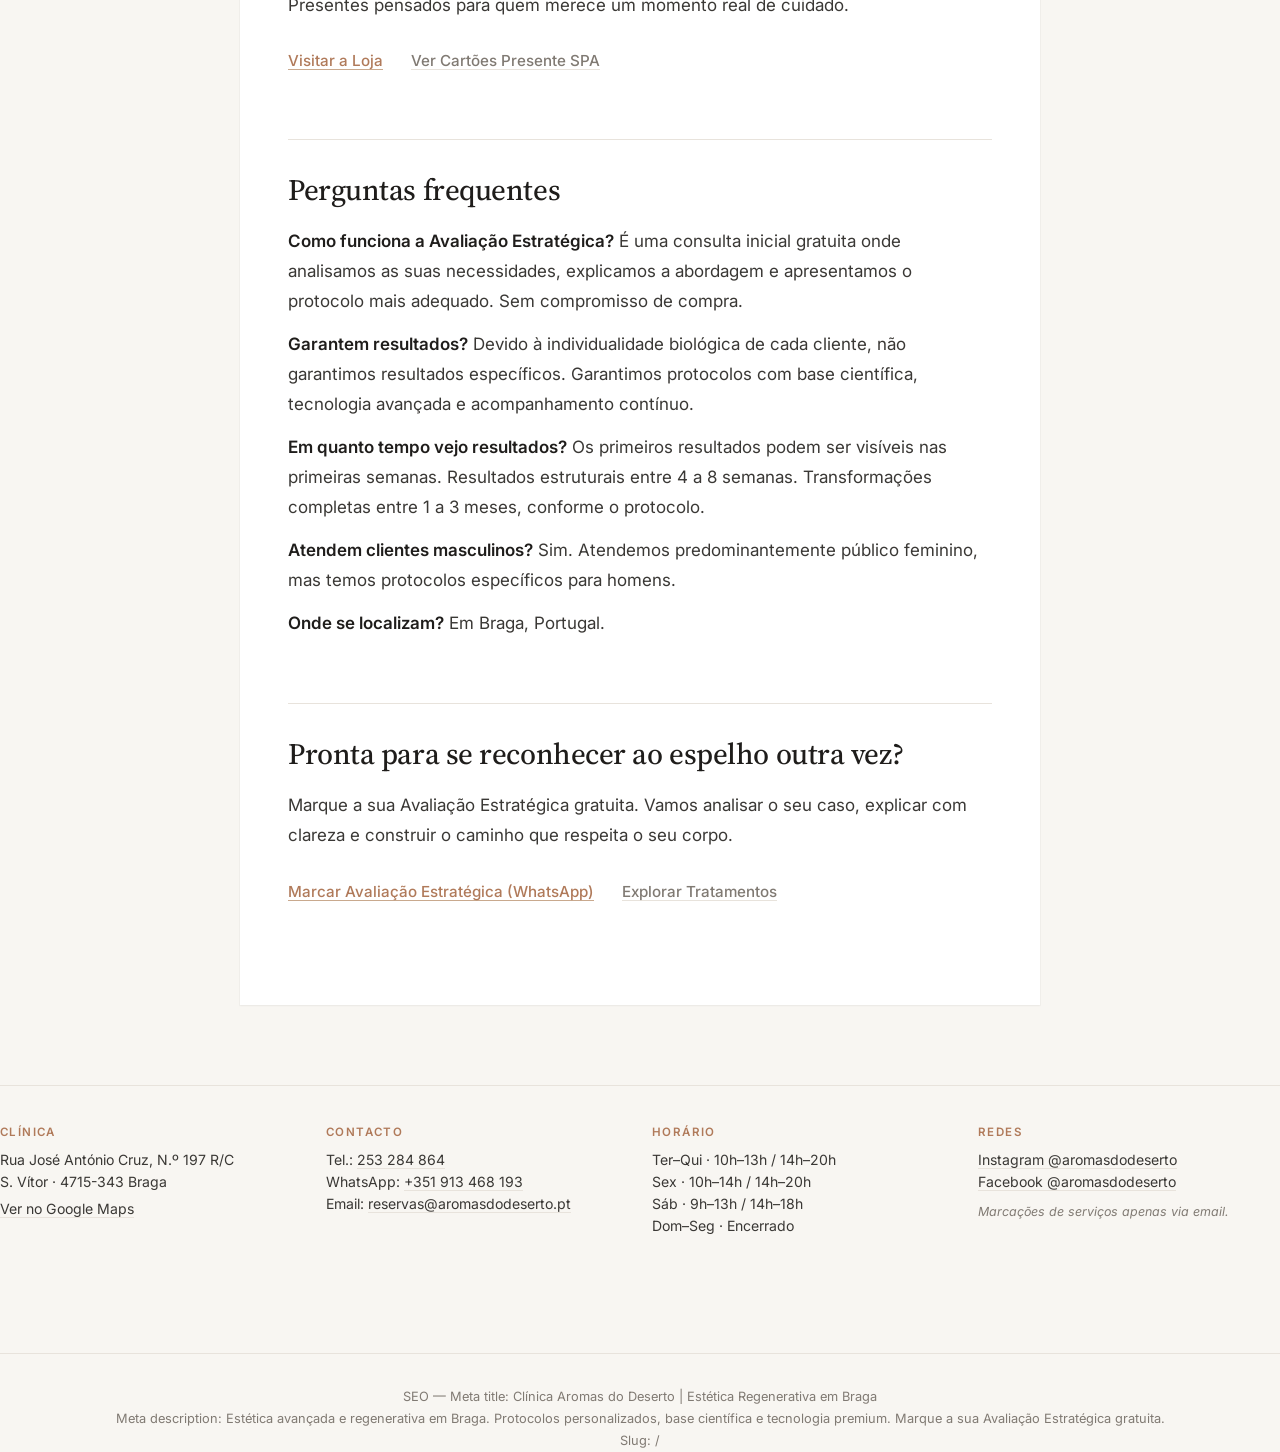
==== commit a0aec056: "Round 2: dados reais contato + TEN Science + condicoes servicos + produtos fisicos - contacto.html: " ====
--- a/index.html
+++ b/index.html
@@ -38,7 +38,8 @@
 <ul>
   <li>Dr Irena Eris (Polónia)</li>
   <li>pHformula (Barcelona)</li>
-  <li>Ferrari Professional</li>
+  <li>Ferrari Professional (Itália)</li>
+  <li>TEN Science (Itália)</li>
   <li>Formação com Dr Carlos Ruiz e Ana Santarelli</li>
 </ul>
 
@@ -81,7 +82,7 @@
 
 <h2>A ciência por trás da Aromas do Deserto</h2>
 <p class="placeholder">[Foto: Sónia Sá — A CONFIRMAR]</p>
-<p>Sónia Sá é fundadora e Diretora Clínica da Aromas do Deserto. Formou-se com Dr Carlos Ruiz e Ana Santarelli e é autora de métodos como Sá Fit &amp; Regenera e Shield Summer, reconhecidos pela base científica e durabilidade dos resultados.</p>
+<p>Sónia Sá é fundadora e Diretora Clínica da Aromas do Deserto. Formou-se com Dr Carlos Ruiz e Ana Santarelli e é autora de métodos como Sá Fit &amp; Regenera e SaFit Slim, reconhecidos pela base científica e durabilidade dos resultados.</p>
 <p>A sua filosofia assenta em três pilares: ciência, personalização e regeneração. Mais do que tratar, devolve confiança, autoestima e bem-estar.</p>
 <div class="cta"><a href="sobre.html">Conhecer a clínica</a></div>
 
@@ -131,6 +132,35 @@
 
 </div>
 
+<section class="site-contact">
+  <div class="site-contact-grid">
+    <div class="site-contact-col">
+      <h4>Clínica</h4>
+      <p>Rua José António Cruz, N.º 197 R/C<br>S. Vítor · 4715-343 Braga</p>
+      <p><a href="https://www.google.com/maps?q=41.545170,-8.405386" target="_blank" rel="noopener">Ver no Google Maps</a></p>
+    </div>
+    <div class="site-contact-col">
+      <h4>Contacto</h4>
+      <p>Tel.: <a href="tel:+351253284864">253 284 864</a><br>
+      WhatsApp: <a href="https://wa.me/351913468193" target="_blank" rel="noopener">+351 913 468 193</a><br>
+      Email: <a href="mailto:reservas@aromasdodeserto.pt">reservas@aromasdodeserto.pt</a></p>
+    </div>
+    <div class="site-contact-col">
+      <h4>Horário</h4>
+      <p>Ter–Qui · 10h–13h / 14h–20h<br>
+      Sex · 10h–14h / 14h–20h<br>
+      Sáb · 9h–13h / 14h–18h<br>
+      Dom–Seg · Encerrado</p>
+    </div>
+    <div class="site-contact-col">
+      <h4>Redes</h4>
+      <p><a href="https://instagram.com/aromasdodeserto" target="_blank" rel="noopener">Instagram @aromasdodeserto</a><br>
+      <a href="https://facebook.com/aromasdodeserto" target="_blank" rel="noopener">Facebook @aromasdodeserto</a></p>
+      <p class="site-contact-note">Marcações de serviços apenas via email.</p>
+    </div>
+  </div>
+</section>
+
 <footer>
 SEO — Meta title: Clínica Aromas do Deserto | Estética Regenerativa em Braga<br>
 Meta description: Estética avançada e regenerativa em Braga. Protocolos personalizados, base científica e tecnologia premium. Marque a sua Avaliação Estratégica gratuita.<br>
--- a/assets/style.css
+++ b/assets/style.css
@@ -573,3 +573,205 @@
   .back-to-top { bottom: 1rem; right: 1rem; }
   footer { margin-top: 4rem; }
 }
+
+
+/* ===== Round 2 — contato, marcas, condicoes, produtos fisicos ===== */
+
+/* Callout (aviso) */
+.callout {
+  border-left: 3px solid var(--accent);
+  background: var(--surface);
+  padding: 1rem 1.4rem;
+  margin: 1.4rem 0;
+  font-size: 0.97rem;
+}
+.callout-warn { border-left-color: var(--accent); }
+.callout strong { color: var(--ink); }
+
+/* Cards de contato */
+.contact-cards {
+  display: grid;
+  grid-template-columns: repeat(2, 1fr);
+  gap: 1.25rem;
+  margin: 1.5rem 0 2.5rem;
+}
+.contact-card {
+  background: var(--surface);
+  border-left: 3px solid var(--accent);
+  padding: 1.4rem 1.6rem;
+  border-radius: 4px;
+}
+.contact-card h3 {
+  margin: 0 0 0.5rem;
+  font-family: var(--sans);
+  font-size: 1.1rem;
+  color: var(--ink);
+}
+.contact-card p { margin: 0.35rem 0; }
+.contact-card .contact-line { font-size: 1.02rem; color: var(--ink); }
+.contact-card .contact-sub { color: var(--muted); font-size: 0.88rem; }
+.contact-card .cta-line { margin-top: 0.8rem; font-size: 0.95rem; }
+.contact-card .cta-line a {
+  color: var(--accent);
+  font-weight: 500;
+  text-decoration: none;
+  border-bottom: 1px solid var(--accent-soft);
+}
+.contact-card .cta-line a:hover { border-bottom-color: var(--ink); color: var(--ink); }
+
+@media (max-width: 640px) {
+  .contact-cards { grid-template-columns: 1fr; gap: 1rem; }
+}
+
+/* Mapa embed */
+.map-embed {
+  margin: 1.5rem 0 2.5rem;
+  border: 1px solid var(--rule);
+  border-radius: 4px;
+  overflow: hidden;
+  background: var(--surface);
+}
+
+/* Grid de marcas (4 colunas desktop, 2 tablet, 1 mobile) */
+.brand-grid {
+  display: grid;
+  grid-template-columns: repeat(4, 1fr);
+  gap: 1rem;
+  margin: 1.5rem 0 2.5rem;
+}
+.brand-card {
+  background: var(--surface);
+  border-top: 3px solid var(--accent);
+  padding: 1.4rem 1.3rem;
+  border-radius: 4px;
+}
+.brand-card h3 {
+  margin: 0 0 0.6rem;
+  font-family: var(--serif);
+  font-size: 1.1rem;
+  font-weight: 600;
+  color: var(--ink);
+  display: flex;
+  flex-direction: column;
+}
+.brand-card .brand-loc {
+  display: inline-block;
+  font-family: var(--sans);
+  font-size: 0.7rem;
+  font-weight: 600;
+  letter-spacing: 0.1em;
+  text-transform: uppercase;
+  color: var(--accent);
+  margin-top: 0.2rem;
+}
+.brand-card p {
+  font-size: 0.92rem;
+  margin: 0;
+  line-height: 1.6;
+}
+@media (max-width: 980px) { .brand-grid { grid-template-columns: repeat(2, 1fr); } }
+@media (max-width: 640px) { .brand-grid { grid-template-columns: 1fr; } }
+
+/* Condicoes gerais (loja) */
+.conditions-box {
+  background: #fbf3ee;
+  border: 1px solid #e8d4c4;
+  border-left: 4px solid var(--accent);
+  padding: 1.5rem 1.75rem;
+  border-radius: 4px;
+  margin: 1.5rem 0 2.5rem;
+}
+.conditions-box h3 {
+  margin: 0 0 0.8rem;
+  font-family: var(--sans);
+  font-size: 1.05rem;
+  color: var(--ink);
+}
+.conditions-box ul { margin: 0; padding-left: 1.2rem; }
+.conditions-box li { margin: 0.35rem 0; color: var(--ink-soft); font-size: 0.95rem; }
+.conditions-box .conditions-note {
+  margin-top: 1rem;
+  padding-top: 0.85rem;
+  border-top: 1px dashed #d8c0aa;
+  color: var(--muted);
+  font-size: 0.88rem;
+  font-style: italic;
+}
+
+/* Produto fisico — variante mais simples */
+.product-fisico {
+  border-left-color: var(--accent-soft);
+}
+.product-fisico h3 {
+  font-family: var(--sans);
+  font-size: 1.05rem;
+}
+.product-placeholder {
+  background: #faf6f1;
+  border-left-style: dashed;
+}
+
+/* Subcategoria minima (h4 dentro de produtos fisicos) */
+.subcategoria-min {
+  font-family: var(--sans);
+  font-size: 0.78rem;
+  letter-spacing: 0.12em;
+  text-transform: uppercase;
+  color: var(--accent-muted);
+  margin: 2rem 0 1rem;
+  font-weight: 600;
+}
+
+/* Produtos TOC mini */
+.prod-toc {
+  background: var(--surface-toc);
+  padding: 1.25rem 1.5rem;
+  border-radius: 4px;
+  list-style: none;
+  margin: 1rem 0 2rem;
+  padding-left: 1.5rem;
+}
+.prod-toc li { padding: 0.25rem 0; }
+.prod-toc li a { color: var(--ink-soft); text-decoration: none; font-weight: 500; }
+.prod-toc li a:hover { color: var(--accent); }
+
+/* Site footer (contato global, antes do bloco SEO) */
+.site-contact {
+  margin: 5rem 0 0;
+  padding: 2.5rem 0 1rem;
+  border-top: 1px solid var(--rule);
+}
+.site-contact-grid {
+  display: grid;
+  grid-template-columns: repeat(4, 1fr);
+  gap: 1.5rem;
+}
+.site-contact-col h4 {
+  font-family: var(--sans);
+  font-size: 0.72rem;
+  font-weight: 600;
+  text-transform: uppercase;
+  letter-spacing: 0.12em;
+  color: var(--accent);
+  margin: 0 0 0.6rem;
+}
+.site-contact-col p {
+  font-size: 0.88rem;
+  margin: 0.3rem 0;
+  color: var(--ink-soft);
+  line-height: 1.55;
+}
+.site-contact-col a {
+  color: var(--ink-soft);
+  text-decoration: none;
+  border-bottom: 1px solid var(--rule);
+}
+.site-contact-col a:hover { color: var(--accent); border-bottom-color: var(--accent-soft); }
+.site-contact-note {
+  font-size: 0.78rem !important;
+  font-style: italic;
+  color: var(--muted) !important;
+  margin-top: 0.6rem !important;
+}
+@media (max-width: 980px) { .site-contact-grid { grid-template-columns: repeat(2, 1fr); } }
+@media (max-width: 640px) { .site-contact-grid { grid-template-columns: 1fr; gap: 1.2rem; } }
